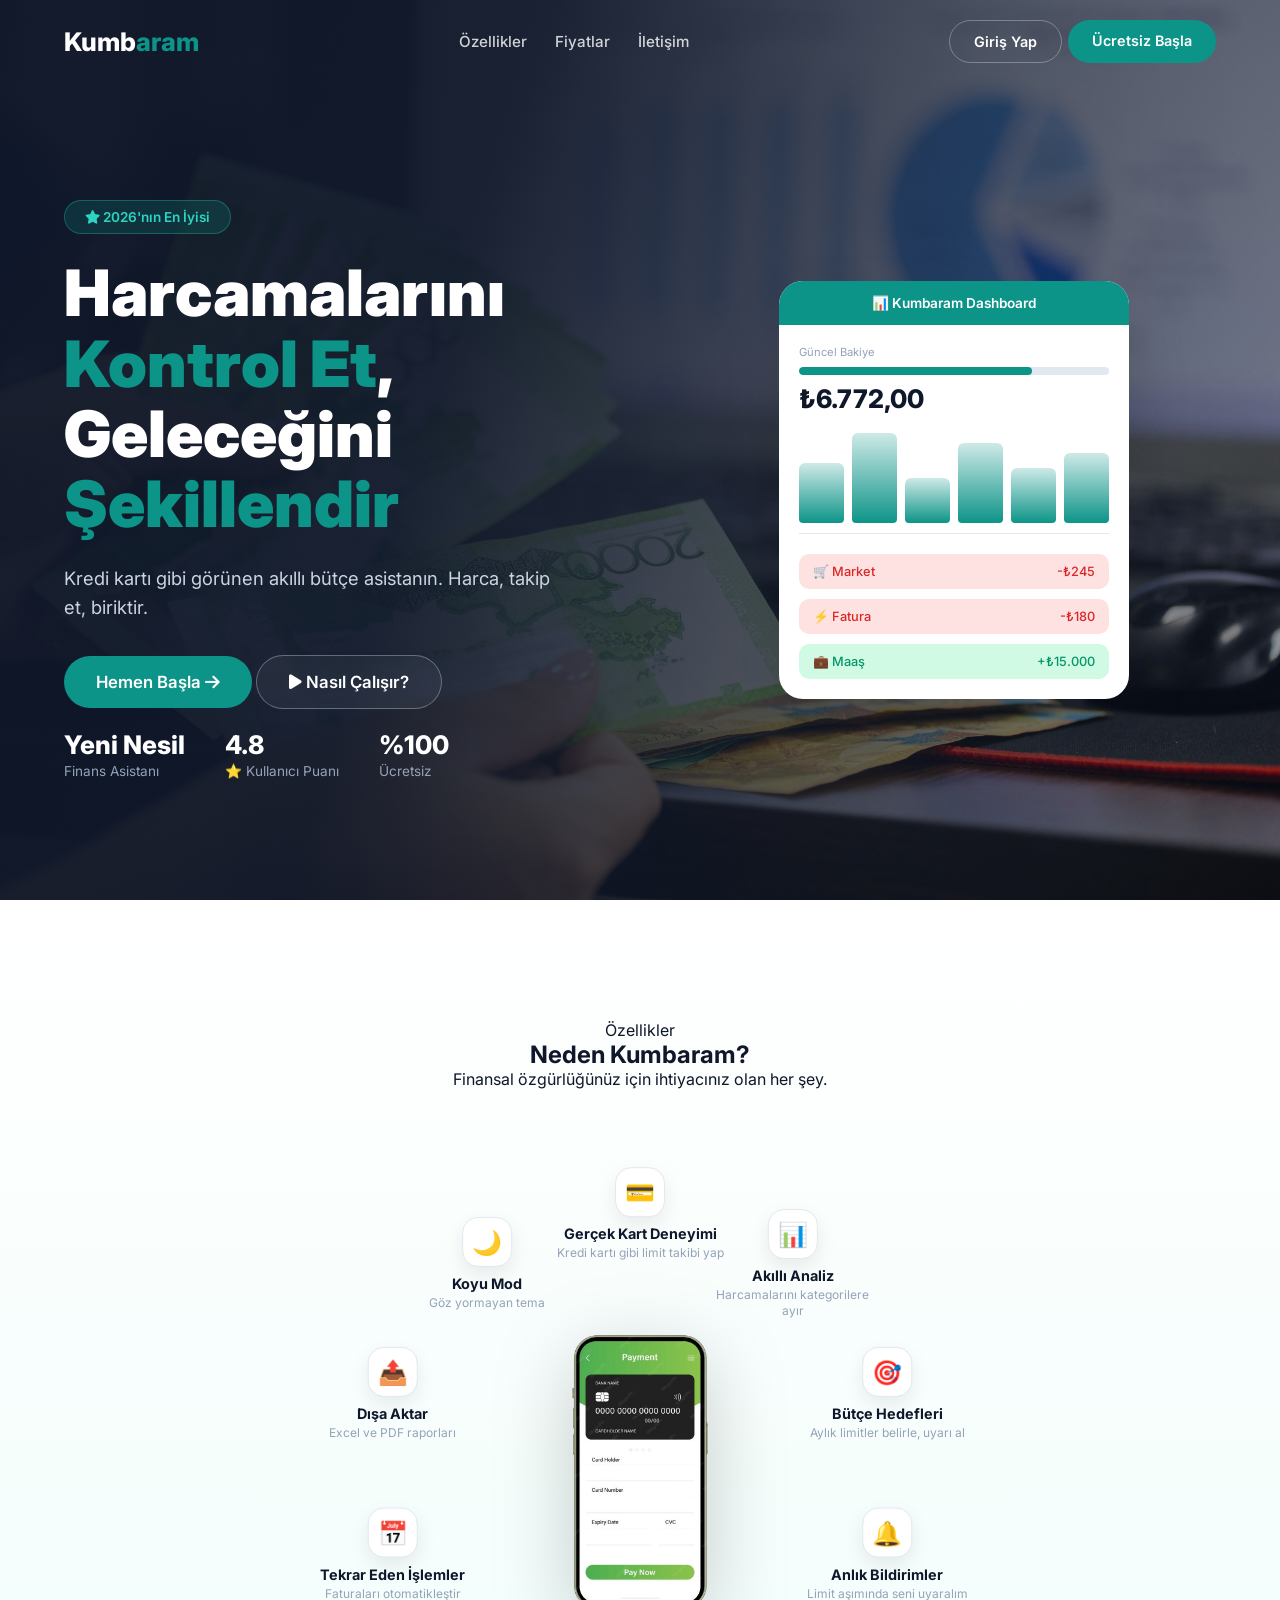
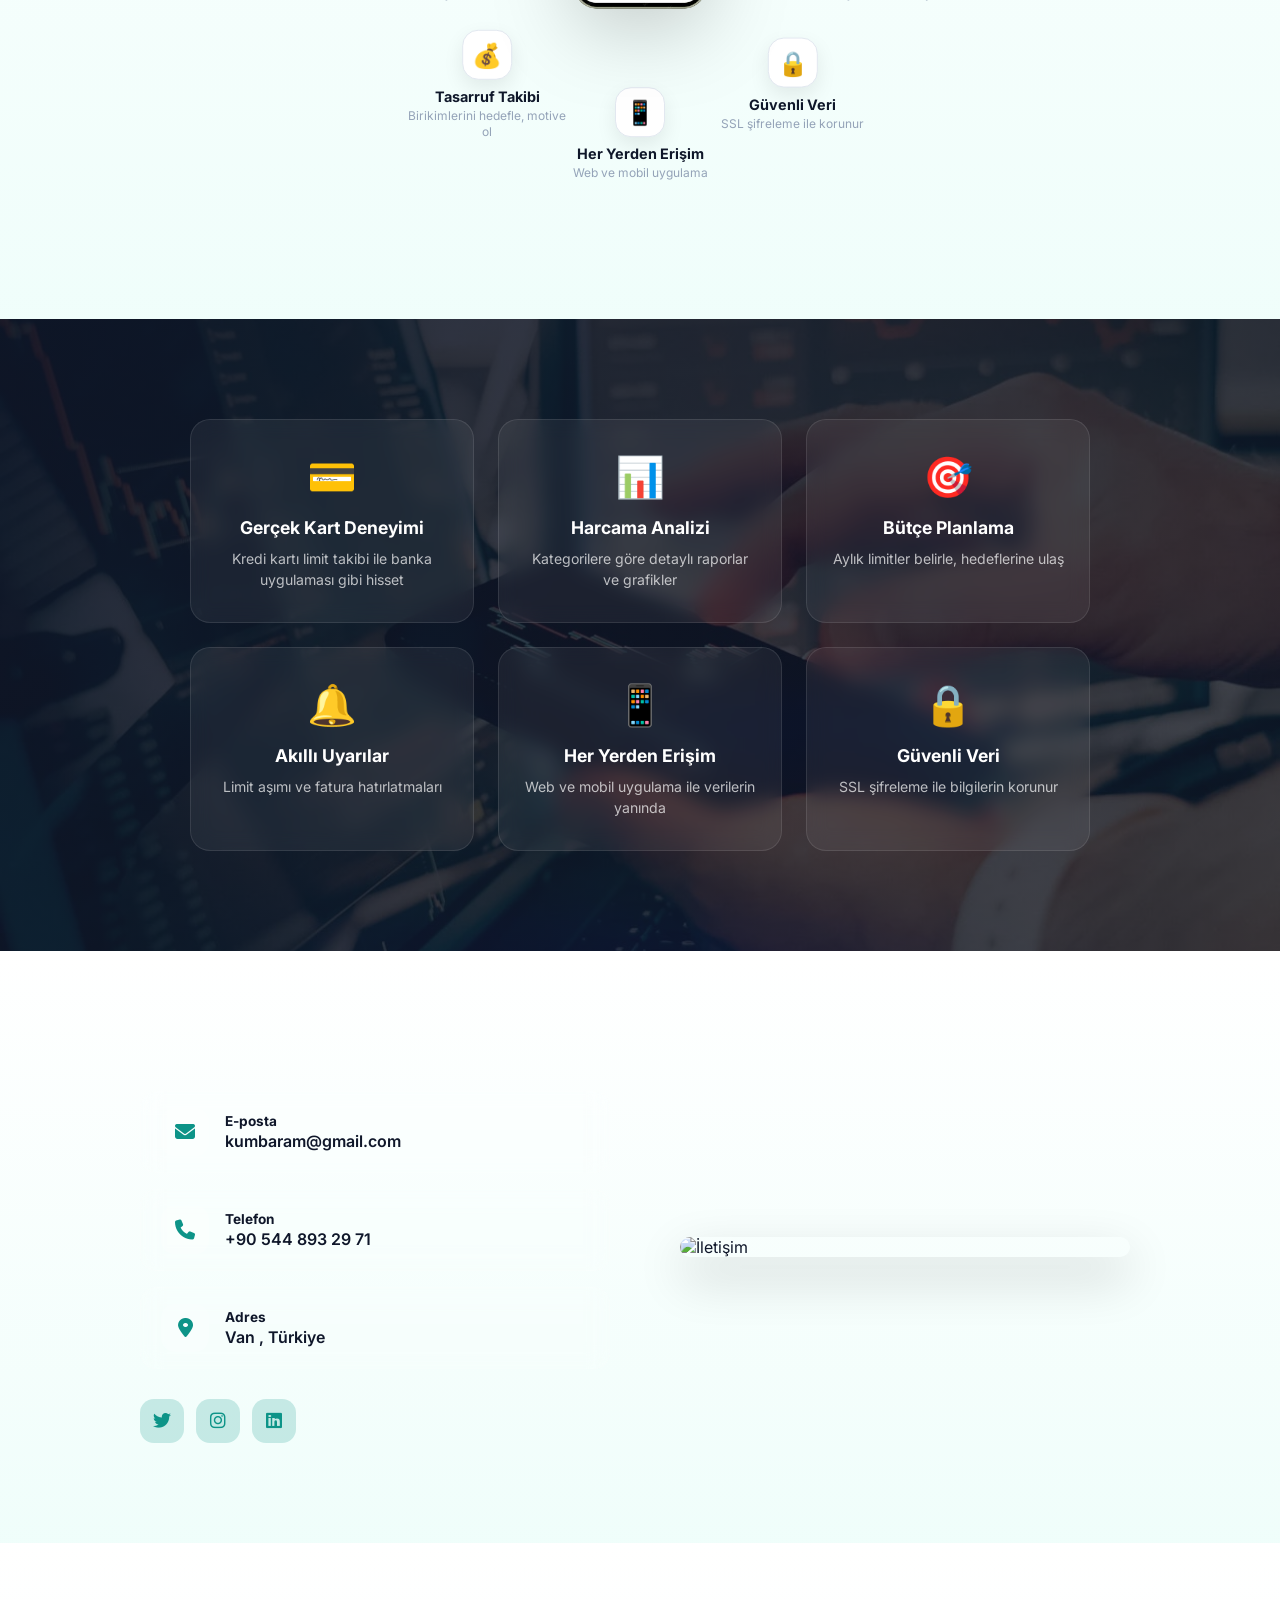
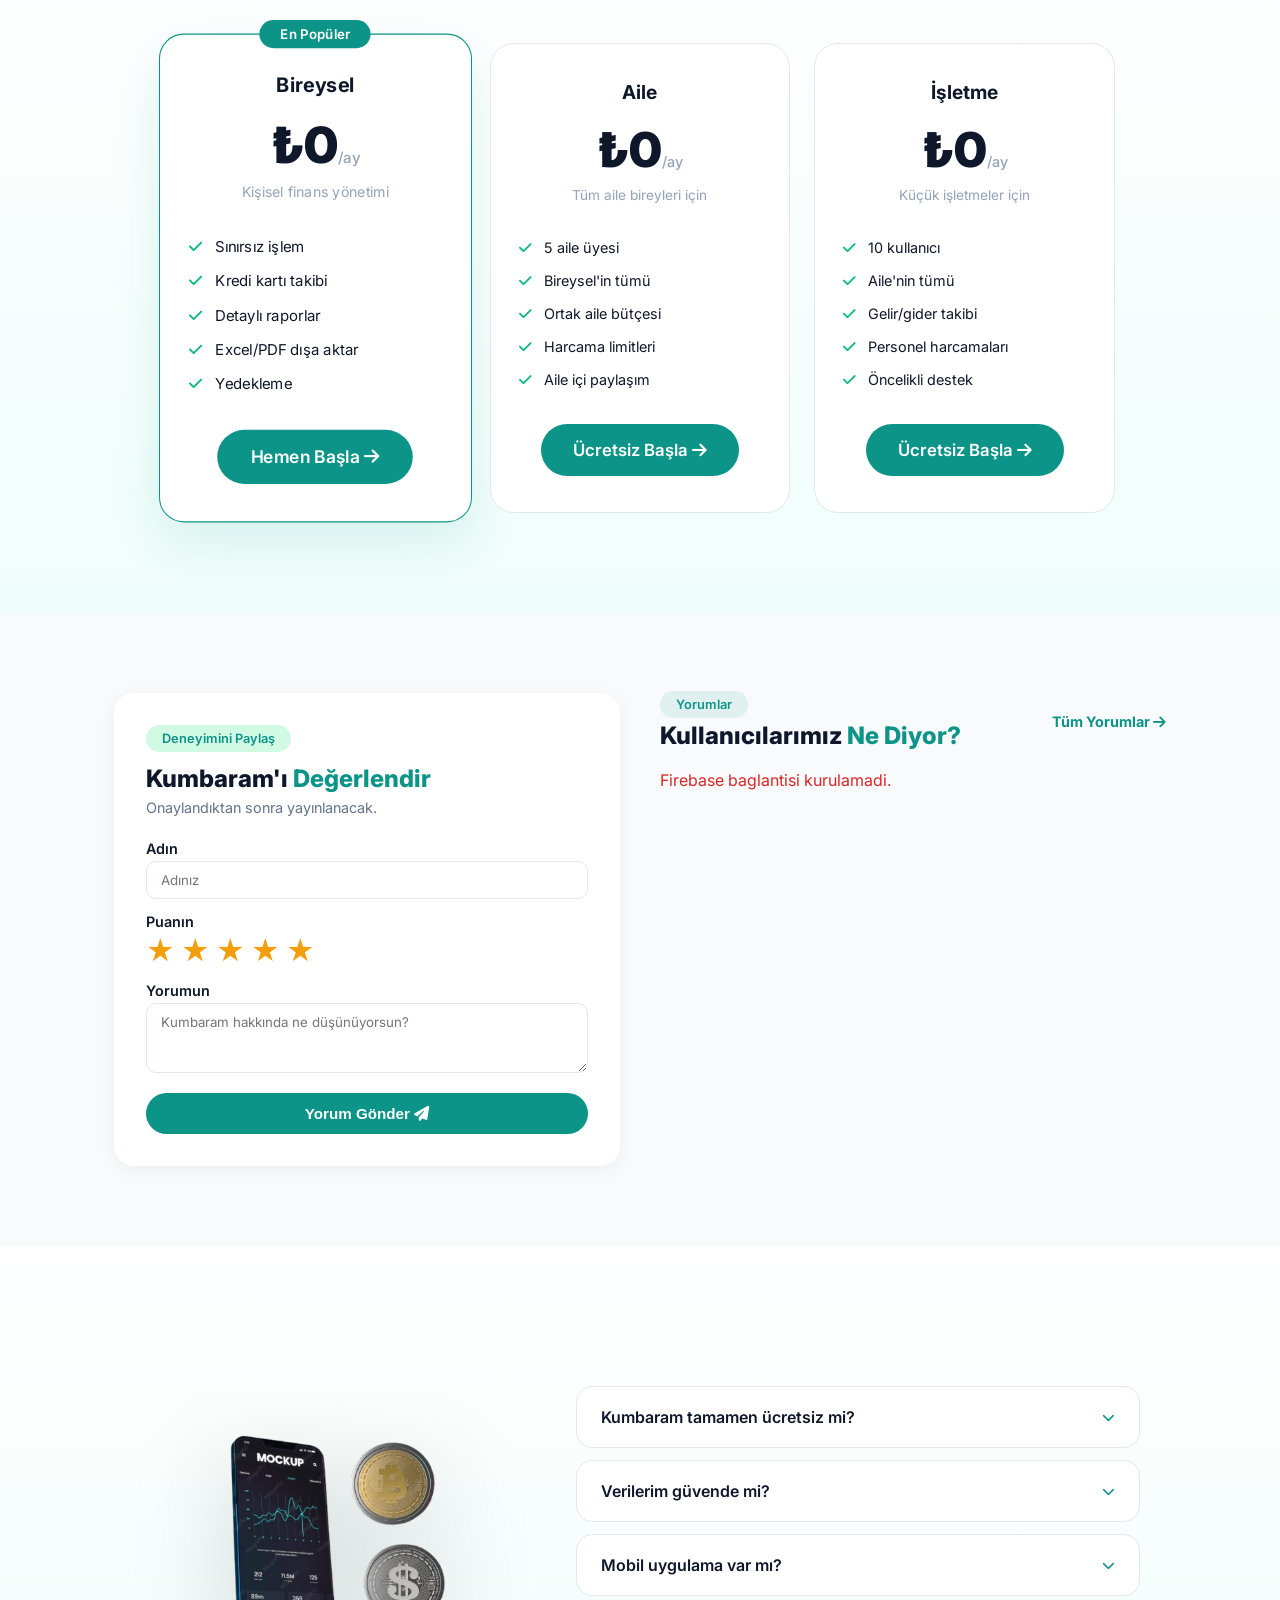
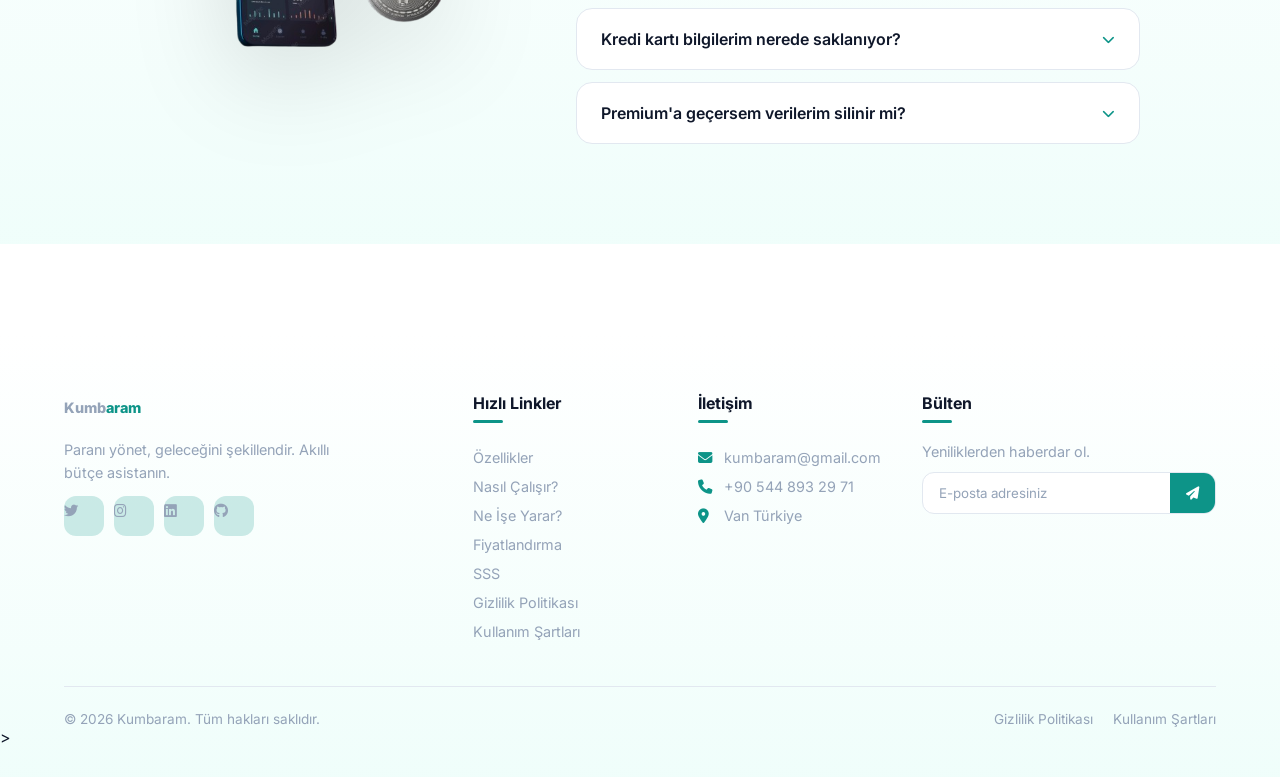
==== index.html @ d8cd8f6f "Update index.html" ====
<!DOCTYPE html>
<html lang="tr">
<head>
    <meta charset="UTF-8">
    <meta name="viewport" content="width=device-width, initial-scale=1.0">
    <title>Kumbaram - Paranı Yönet, Geleceğini Şekillendir</title>
    
    <link rel="preconnect" href="https://fonts.googleapis.com">
    <link rel="preconnect" href="https://fonts.gstatic.com" crossorigin>
    <link href="https://fonts.googleapis.com/css2?family=Inter:wght@400;500;600;700;800;900&display=swap" rel="stylesheet">
    
    <link rel="stylesheet" href="https://cdnjs.cloudflare.com/ajax/libs/font-awesome/6.7.2/css/all.min.css">
    <link rel="stylesheet" href="style.css">

    <style>
    html, body { overflow-x: hidden !important; width: 100% !important; }

        .contact-info-side h2 { color: white; }
.contact-info-side p { color: rgba(255,255,255,0.8); }
.contact .section-header .section-tag { color: white !important; background: rgba(255,255,255,0.15) !important; }
</style>

    <link rel="icon" type="image/svg+xml" href="data:image/svg+xml,%3Csvg xmlns='http://www.w3.org/2000/svg' viewBox='0 0 100 100'%3E%3Crect width='100' height='100' rx='20' fill='%230D9488'/%3E%3Ctext y='.75em' x='50' text-anchor='middle' font-size='65'%3E💰%3C/text%3E%3C/svg%3E">
    <script type="module">
    import { initializeApp } from "https://www.gstatic.com/firebasejs/11.6.0/firebase-app.js";
    import { getFirestore, collection, addDoc, query, where, getDocs, onSnapshot } from "https://www.gstatic.com/firebasejs/11.6.0/firebase-firestore.js";

    const firebaseConfig = {
        apiKey: "AIzaSyDiJsWgUrtOnqzS6qP4beaP05HaNfyxCKE",
        authDomain: "kumbaram-ac0a8.firebaseapp.com",
        projectId: "kumbaram-ac0a8",
        storageBucket: "kumbaram-ac0a8.firebasestorage.app",
        messagingSenderId: "320343915957",
        appId: "1:320343915957:web:2cddbddbbe1d9df70aedfc"
    };

    const app = initializeApp(firebaseConfig);
    const db = getFirestore(app);
    window.db = db;
    window.collection = collection;
    window.addDoc = addDoc;
    window.query = query;
    window.where = where;
    window.getDocs = getDocs;
    window.onSnapshot = onSnapshot;  // BU SATIR OLMALI!
</script>

<!-- FAVICON -->
<link rel="icon" type="image/png" href="favicon.png">
<link rel="apple-touch-icon" href="favicon.png">

<!-- SEO META ETİKETLERİ -->
<meta name="description" content="Kumbaram - Ücretsiz kişisel finans takip uygulaması. Gelir gider takibi, kredi kartı yönetimi, bütçe hedefi, borç alacak takibi ve daha fazlası.">
<meta name="keywords" content="kumbaram, finans takip, bütçe uygulaması, para yönetimi, ücretsiz finans, kişisel finans, tasarruf, harcama takibi, kredi kartı limit">
<meta name="author" content="Kumbaram">
<meta name="robots" content="index, follow">
<meta name="theme-color" content="#0D9488">

<!-- OPEN GRAPH (Sosyal Medya Paylaşımı) -->
<meta property="og:title" content="Kumbaram - Paranı Yönet, Geleceğini Şekillendir">
<meta property="og:description" content="Ücretsiz kişisel finans takip uygulaması. Harca, takip et, biriktir.">
<meta property="og:image" content="favicon.png">
<meta property="og:url" content="https://kumbaram.com">
<meta property="og:type" content="website">

<!-- TWITTER -->
<meta name="twitter:card" content="summary">
<meta name="twitter:title" content="Kumbaram - Kişisel Finans Asistanın">
<meta name="twitter:description" content="Ücretsiz, Türkçe, kullanımı kolay finans takip uygulaması.">
<meta name="twitter:image" content="favicon.png">

</head>


<body>

    <header class="header" id="header">
        <div class="container">
            <a href="#" class="logo">Kumb<span>aram</span></a>
            <nav class="nav-menu">
                <a href="#features">Özellikler</a>
                <a href="#pricing">Fiyatlar</a>
                <a href="#contact">İletişim</a>
            </nav>
            <div class="header-buttons" style="display:flex; gap:6px;">
    <a href="#" class="btn btn-outline-nav" onclick="alert('Yakinda!'); return false;">Giriş Yap</a>
    <a href="#" class="btn btn-primary" onclick="alert('Yakinda!'); return false;">Ücretsiz Başla</a>
</div>
        </div>
    </header>

    <section class="hero">
        <div class="hero-bg-overlay"></div>
        
        <div class="container">
            <div class="hero-content">
                <span class="hero-badge"><i class="fas fa-star"></i> 2026'nın En İyisi</span>
                <h1>Harcamalarını <span>Kontrol Et</span>,<br>Geleceğini <span>Şekillendir</span></h1>
                <p>Kredi kartı gibi görünen akıllı bütçe asistanın. Harca, takip et, biriktir.</p>
                
                <div class="hero-buttons">
                    <a href="#" class="btn btn-primary btn-lg" onclick="alert('Yakinda yayinda! 🚀'); return false;">Hemen Başla <i class="fas fa-arrow-right"></i></a>
                   <a href="nasil-calisir.html" class="btn btn-outline-white btn-lg"><i class="fas fa-play"></i> Nasıl Çalışır?</a>
                </div>
                
                <div class="hero-stats">
    <div class="stat"><strong>Yeni Nesil</strong><span>Finans Asistanı</span></div>
    <div class="stat"><strong>4.8</strong><span>⭐ Kullanıcı Puanı</span></div>
    <div class="stat"><strong>%100</strong><span>Ücretsiz</span></div>
</div>
            </div>

                       <div class="hero-visual">
                <!-- Animasyonlu Dashboard -->
                <div class="dashboard-mockup">
                    <div class="dash-header">
                        <span>📊 Kumbaram Dashboard</span>
                    </div>
                    <div class="dash-body">
                        <div class="dash-balance">
                            <small>Güncel Bakiye</small>
                            <div class="balance-bar">
                                <div class="balance-fill" id="balanceFill"></div>
                            </div>
                            <strong id="balanceText">₺0</strong>
                        </div>
                        <div class="dash-chart">
                            <div class="chart-bar" style="height: 60px; animation-delay: 0s;"></div>
                            <div class="chart-bar" style="height: 90px; animation-delay: 0.2s;"></div>
                            <div class="chart-bar" style="height: 45px; animation-delay: 0.4s;"></div>
                            <div class="chart-bar" style="height: 80px; animation-delay: 0.6s;"></div>
                            <div class="chart-bar" style="height: 55px; animation-delay: 0.8s;"></div>
                            <div class="chart-bar" style="height: 70px; animation-delay: 1s;"></div>
                        </div>
                        <div class="dash-transactions">
                            <div class="dash-tx red"><span>🛒 Market</span><span>-₺245</span></div>
                            <div class="dash-tx red"><span>⚡ Fatura</span><span>-₺180</span></div>
                            <div class="dash-tx green"><span>💼 Maaş</span><span>+₺15.000</span></div>
                        </div>
                    </div>
                </div>
            </div>
    </section>


            <!-- ÖZELLİKLER -->
    <section class="features" id="features">
        <div class="container">
            <div class="section-header">
                <span class="section-tag">Özellikler</span>
                <h2>Neden <span>Kumbaram?</span></h2>
                <p>Finansal özgürlüğünüz için ihtiyacınız olan her şey.</p>
            </div>
            
            <div class="features-orbit">
                <!-- ORTA - TELEFON -->
                <div class="orbit-center">
                    <img src="images/telefon.png" alt="Kumbaram Dashboard" class="orbit-phone">
                </div>
                
                <!-- DAİRESEL ÖZELLİKLER -->
                <div class="orbit-ring" id="orbitRing">
                    <div class="orbit-item" style="--angle: 0deg; --delay: 0.3s;">
                        <div class="orbit-icon">💳</div>
                        <strong>Gerçek Kart Deneyimi</strong>
                        <span>Kredi kartı gibi limit takibi yap</span>
                    </div>
                    <div class="orbit-item" style="--angle: 36deg; --delay: 0.6s;">
                        <div class="orbit-icon">📊</div>
                        <strong>Akıllı Analiz</strong>
                        <span>Harcamalarını kategorilere ayır</span>
                    </div>
                    <div class="orbit-item" style="--angle: 72deg; --delay: 0.9s;">
                        <div class="orbit-icon">🎯</div>
                        <strong>Bütçe Hedefleri</strong>
                        <span>Aylık limitler belirle, uyarı al</span>
                    </div>
                    <div class="orbit-item" style="--angle: 108deg; --delay: 1.2s;">
                        <div class="orbit-icon">🔔</div>
                        <strong>Anlık Bildirimler</strong>
                        <span>Limit aşımında seni uyaralım</span>
                    </div>
                    <div class="orbit-item" style="--angle: 144deg; --delay: 1.5s;">
                        <div class="orbit-icon">🔒</div>
                        <strong>Güvenli Veri</strong>
                        <span>SSL şifreleme ile korunur</span>
                    </div>
                    <div class="orbit-item" style="--angle: 180deg; --delay: 1.8s;">
                        <div class="orbit-icon">📱</div>
                        <strong>Her Yerden Erişim</strong>
                        <span>Web ve mobil uygulama</span>
                    </div>
                    <div class="orbit-item" style="--angle: 216deg; --delay: 2.1s;">
                        <div class="orbit-icon">💰</div>
                        <strong>Tasarruf Takibi</strong>
                        <span>Birikimlerini hedefle, motive ol</span>
                    </div>
                    <div class="orbit-item" style="--angle: 252deg; --delay: 2.4s;">
                        <div class="orbit-icon">📅</div>
                        <strong>Tekrar Eden İşlemler</strong>
                        <span>Faturaları otomatikleştir</span>
                    </div>
                    <div class="orbit-item" style="--angle: 288deg; --delay: 2.7s;">
                        <div class="orbit-icon">📤</div>
                        <strong>Dışa Aktar</strong>
                        <span>Excel ve PDF raporları</span>
                    </div>
                    <div class="orbit-item" style="--angle: 324deg; --delay: 3.0s;">
                        <div class="orbit-icon">🌙</div>
                        <strong>Koyu Mod</strong>
                        <span>Göz yormayan tema</span>
                    </div>
                </div>
            </div>
        </div>
    </section>
        <!-- NE İŞE YARAR -->
    <section class="benefits" id="benefits">
        <div class="benefits-bg">
            <img src="images/pexels-photo-34482105.webp" alt="Arka Plan" class="benefits-bg-img">
            <div class="benefits-overlay"></div>
        </div>
        
        <div class="container">
            <div class="section-header" style="position:relative;z-index:2;">
               
                
            </div>
            
            <div class="benefits-grid">
                <div class="benefit-card">
                    <div class="benefit-icon">💳</div>
                    <h3>Gerçek Kart Deneyimi</h3>
                    <p>Kredi kartı limit takibi ile banka uygulaması gibi hisset</p>
                </div>
                <div class="benefit-card">
                    <div class="benefit-icon">📊</div>
                    <h3>Harcama Analizi</h3>
                    <p>Kategorilere göre detaylı raporlar ve grafikler</p>
                </div>
                <div class="benefit-card">
                    <div class="benefit-icon">🎯</div>
                    <h3>Bütçe Planlama</h3>
                    <p>Aylık limitler belirle, hedeflerine ulaş</p>
                </div>
                <div class="benefit-card">
                    <div class="benefit-icon">🔔</div>
                    <h3>Akıllı Uyarılar</h3>
                    <p>Limit aşımı ve fatura hatırlatmaları</p>
                </div>
                <div class="benefit-card">
                    <div class="benefit-icon">📱</div>
                    <h3>Her Yerden Erişim</h3>
                    <p>Web ve mobil uygulama ile verilerin yanında</p>
                </div>
                <div class="benefit-card">
                    <div class="benefit-icon">🔒</div>
                    <h3>Güvenli Veri</h3>
                    <p>SSL şifreleme ile bilgilerin korunur</p>
                </div>
            </div>
        </div>
    </section>

        <!-- İLETİŞİM -->
  <section class="contact" id="contact" style="background: linear-gradient(180deg, var(--white) 0%, rgba(204, 251, 241, 0.3) 100%) !important;">
        <div class="container">
            <div class="contact-layout">
                <!-- SOL - İLETİŞİM BİLGİLERİ -->
                <div class="contact-info-side">
                    <div class="section-header" style="text-align:left;margin:0 0 40px;">
                        
                        
                    </div>
                    
                    <div class="contact-items">
                        <div class="contact-item">
                            <div class="contact-item-icon"><i class="fas fa-envelope"></i></div>
                            <div>
                                <h4>E-posta</h4>
                                <p>kumbaram@gmail.com</p>
                            </div>
                        </div>
                        <div class="contact-item">
                            <div class="contact-item-icon"><i class="fas fa-phone"></i></div>
                            <div>
                                <h4>Telefon</h4>
                                <p>+90 544 893 29 71</p>
                            </div>
                        </div>
                        <div class="contact-item">
                            <div class="contact-item-icon"><i class="fas fa-map-marker-alt"></i></div>
                            <div>
                                <h4>Adres</h4>
                                <p>Van , Türkiye</p>
                            </div>
                        </div>
                    </div>
                    
                    <div class="contact-social">
                        <a href="#"><i class="fab fa-twitter"></i></a>
                        <a href="#"><i class="fab fa-instagram"></i></a>
                        <a href="#"><i class="fab fa-linkedin"></i></a>
                    </div>
                </div>
                
                <!-- SAĞ - RESİM -->
                <div class="contact-image-side">
                    <img src="images/blurry-man-holding-smartphone-indoors.jpg" alt="İletişim" class="contact-img">
                </div>
            </div>
        </div>
    </section>
                <!-- FİYATLANDIRMA -->
    <section class="pricing" id="pricing">
        <div class="container">
            <div class="pricing-grid">
                <!-- Bireysel -->
                <div class="pricing-card featured">
                    <div class="popular-badge">En Popüler</div>
                    <h3>Bireysel</h3>
                    <div class="pricing-price">₺0<span>/ay</span></div>
                    <p>Kişisel finans yönetimi</p>
                    <ul>
                        <li><i class="fas fa-check"></i> Sınırsız işlem</li>
                        <li><i class="fas fa-check"></i> Kredi kartı takibi</li>
                        <li><i class="fas fa-check"></i> Detaylı raporlar</li>
                        <li><i class="fas fa-check"></i> Excel/PDF dışa aktar</li>
                        <li><i class="fas fa-check"></i> Yedekleme</li>
                    </ul>
<a href="#" class="btn btn-primary btn-lg" onclick="alert('Yakinda yayinda! 🚀'); return false;" style="text-decoration:none;">Hemen Başla <i class="fas fa-arrow-right"></i></a>
                </div>
                
                <!-- Aile -->
                <div class="pricing-card">
                    <h3>Aile</h3>
                    <div class="pricing-price">₺0<span>/ay</span></div>
                    <p>Tüm aile bireyleri için</p>
                    <ul>
                        <li><i class="fas fa-check"></i> 5 aile üyesi</li>
                        <li><i class="fas fa-check"></i> Bireysel'in tümü</li>
                        <li><i class="fas fa-check"></i> Ortak aile bütçesi</li>
                        <li><i class="fas fa-check"></i> Harcama limitleri</li>
                        <li><i class="fas fa-check"></i> Aile içi paylaşım</li>
                    </ul>
                   <a href="#" class="btn btn-primary btn-lg" onclick="alert('Yakinda yayinda! 🚀'); return false;" style="text-decoration:none;">Ücretsiz Başla <i class="fas fa-arrow-right"></i></a>
                </div>
                
                <!-- İşletme -->
                <div class="pricing-card">
                    <h3>İşletme</h3>
                    <div class="pricing-price">₺0<span>/ay</span></div>
                    <p>Küçük işletmeler için</p>
                    <ul>
                        <li><i class="fas fa-check"></i> 10 kullanıcı</li>
                        <li><i class="fas fa-check"></i> Aile'nin tümü</li>
                        <li><i class="fas fa-check"></i> Gelir/gider takibi</li>
                        <li><i class="fas fa-check"></i> Personel harcamaları</li>
                        <li><i class="fas fa-check"></i> Öncelikli destek</li>
                    </ul>
                    <a href="#" class="btn btn-primary btn-lg" onclick="alert('Yakinda yayinda! 🚀'); return false;" style="text-decoration:none;">Ücretsiz Başla <i class="fas fa-arrow-right"></i></a>
                </div>
            </div>
        </div>
    </section>
        <!-- KULLANICI YORUMLARI -->
    <!-- YORUMLAR BÖLÜMÜ -->
<section class="reviews-section" style="padding: 80px 0; background: #F8FAFC;">
    <div class="container" style="max-width: 1100px;">
        
        <div style="display: grid; grid-template-columns: 1fr 1fr; gap: 40px; align-items: start;">
            
            <!-- SOL - YORUM YAP -->
            <div style="background: white; padding: 32px; border-radius: 20px; box-shadow: 0 4px 20px rgba(0,0,0,0.05);">
                <span style="background:#D1FAE5; color:#0D9488; padding:6px 16px; border-radius:20px; font-weight:600; font-size:0.8rem; display:inline-block; margin-bottom:12px;">Deneyimini Paylaş</span>
                <h3 style="font-size: 1.5rem; font-weight: 800; margin-bottom: 6px;">Kumbaram'ı <span style="color:#0D9488;">Değerlendir</span></h3>
                <p style="color: #64748B; font-size: 0.9rem; margin-bottom: 24px;">Onaylandıktan sonra yayınlanacak.</p>
                
                <form id="yorumForm" onsubmit="yorumGonder(event)">
                    <div style="margin-bottom: 14px;">
                        <label style="font-weight: 600; display: block; margin-bottom: 4px; font-size: 0.9rem;">Adın</label>
                        <input type="text" id="yorumAd" required placeholder="Adınız" style="width:100%; padding:10px 14px; border:1.5px solid #E2E8F0; border-radius:10px; font-family:Inter,sans-serif; outline:none;">
                    </div>
                    <div style="margin-bottom: 14px;">
                        <label style="font-weight: 600; display: block; margin-bottom: 4px; font-size: 0.9rem;">Puanın</label>
                        <div id="starRating" style="display:flex; gap:6px; font-size:28px; cursor:pointer;">
                            <span onclick="puanVer(1)" style="color:#F59E0B;">★</span>
                            <span onclick="puanVer(2)" style="color:#F59E0B;">★</span>
                            <span onclick="puanVer(3)" style="color:#F59E0B;">★</span>
                            <span onclick="puanVer(4)" style="color:#F59E0B;">★</span>
                            <span onclick="puanVer(5)" style="color:#F59E0B;">★</span>
                        </div>
                        <input type="hidden" id="yorumPuan" value="5">
                    </div>
                    <div style="margin-bottom: 16px;">
                        <label style="font-weight: 600; display: block; margin-bottom: 4px; font-size: 0.9rem;">Yorumun</label>
                        <textarea id="yorumMesaj" required placeholder="Kumbaram hakkında ne düşünüyorsun?" rows="3" style="width:100%; padding:10px 14px; border:1.5px solid #E2E8F0; border-radius:10px; font-family:Inter,sans-serif; resize:vertical; outline:none;"></textarea>
                    </div>
                    <button type="submit" style="background:#0D9488; color:white; border:none; padding:12px 24px; border-radius:50px; font-weight:700; font-size:0.95rem; cursor:pointer; width:100%;">Yorum Gönder <i class="fas fa-paper-plane"></i></button>
                </form>
                <p id="yorumMesaji" style="margin-top:12px; font-weight:600; font-size:0.9rem; display:none;"></p>
            </div>
            
           <!-- SAĞ - ONAYLI YORUMLAR -->
<div>
    <div style="display: flex; justify-content: space-between; align-items: center; margin-bottom: 20px;">
        <div>
            <span style="background:rgba(13,148,136,0.1); color:#0D9488; padding:6px 16px; border-radius:20px; font-weight:600; font-size:0.8rem;">Yorumlar</span>
            <h3 style="font-size: 1.5rem; font-weight: 800; margin-top: 8px;">Kullanıcılarımız <span style="color:#0D9488;">Ne Diyor?</span></h3>
        </div>
        <a href="tum-yorumlar.html" style="color:#0D9488; font-weight:700; text-decoration:none; font-size:0.9rem; white-space:nowrap;">Tüm Yorumlar <i class="fas fa-arrow-right"></i></a>
    </div>
    
    <div id="onayliYorumlar" style="display: flex; flex-direction: column; gap: 14px;">
        <p style="color:#94A3B8; text-align:center;">Yorumlar yükleniyor...</p>
    </div>
</div>
</section>


        <!-- SSS -->
    <section class="faq" id="faq">
        <div class="container">
            <div class="faq-layout">
                <!-- SOL - SORULAR -->
                <div class="faq-content">
                    <div class="section-header" style="text-align:left;margin:0 0 40px;">
                       
                        
                    </div>
                    
                    <div class="faq-list">
                        <details class="faq-item">
                            <summary class="faq-question">Kumbaram tamamen ücretsiz mi?</summary>
                            <div class="faq-answer">
                                <p>Evet! Temel özellikler tamamen ücretsizdir. Premium plan tamamen opsiyoneldir ve ücretsiz sürümde hiçbir kısıtlama yoktur.</p>
                            </div>
                        </details>
                        
                        <details class="faq-item">
                            <summary class="faq-question">Verilerim güvende mi?</summary>
                            <div class="faq-answer">
                                <p>Verileriniz SSL şifreleme ile korunur. Kart bilgileriniz cihazınızda şifreli olarak saklanır ve üçüncü kişilerle asla paylaşılmaz.</p>
                            </div>
                        </details>
                        
                        <details class="faq-item">
                            <summary class="faq-question">Mobil uygulama var mı?</summary>
                            <div class="faq-answer">
                                <p>Evet! Android uygulaması yayında. iOS uygulaması çok yakında sizlerle olacak.</p>
                            </div>
                        </details>
                        
                        <details class="faq-item">
                            <summary class="faq-question">Kredi kartı bilgilerim nerede saklanıyor?</summary>
                            <div class="faq-answer">
                                <p>Kart bilgileriniz sadece sizin cihazınızda, şifrelenmiş olarak saklanır. Hiçbir sunucuya gönderilmez.</p>
                            </div>
                        </details>
                        
                        <details class="faq-item">
                            <summary class="faq-question">Premium'a geçersem verilerim silinir mi?</summary>
                            <div class="faq-answer">
                                <p>Hayır! Premium'a geçtiğinizde tüm verileriniz korunur. Sadece yeni özelliklere erişim kazanırsınız.</p>
                            </div>
                        </details>
                    </div>
                </div>
                
                <!-- SAĞ - TELEFON -->
                <div class="faq-image">
                    <img src="images/telefon2-removebg-preview.png" alt="Kumbaram" class="faq-phone-img">
                </div>
            </div>
        </div>
    </section>

        <!-- FOOTER -->
    <div class="footer-wave" style="display:block !important; visibility:visible !important; opacity:1 !important;">
    <svg viewBox="0 0 1440 100" fill="none" style="display:block !important;"><path fill="#0D9488" d="M0 50L48 42C96 34 192 18 288 18C384 18 480 34 576 42C672 50 768 50 864 42C960 34 1056 18 1152 18C1248 18 1344 34 1392 42L1440 50V100H1392C1344 100 1248 100 1152 100C1056 100 960 100 864 100C768 100 672 100 576 100C480 100 384 100 288 100C192 100 96 100 48 100H0V50Z"/></svg>
</div>
        
        <div class="footer-main">
            <div class="container">
                <div class="footer-grid">
                    <div class="footer-col footer-brand">
                        <a href="#" class="footer-logo">Kumb<span>aram</span></a>
                        <p>Paranı yönet, geleceğini şekillendir. Akıllı bütçe asistanın.</p>
                        <div class="footer-social">
                            <a href="#"><i class="fab fa-twitter"></i></a>
                            <a href="#"><i class="fab fa-instagram"></i></a>
                            <a href="#"><i class="fab fa-linkedin"></i></a>
                            <a href="#"><i class="fab fa-github"></i></a>
                        </div>
                    </div>
                    
                    <div class="footer-col">
                        <h4>Hızlı Linkler</h4>
                        <a href="#features">Özellikler</a>
                        <a href="#how-it-works">Nasıl Çalışır?</a>
                        <a href="#benefits">Ne İşe Yarar?</a>
                        <a href="#pricing">Fiyatlandırma</a>
                        <a href="#faq">SSS</a>
                        <a href="gizlilik.html">Gizlilik Politikası</a>
                        <a href="sartlar.html">Kullanım Şartları</a>
                    </div>
                    
                    <div class="footer-col">
                        <h4>İletişim</h4>
                        <div class="footer-contact-item">
                            <i class="fas fa-envelope"></i>
                            <span>kumbaram@gmail.com</span>
                        </div>
                        <div class="footer-contact-item">
                            <i class="fas fa-phone"></i>
                            <span>+90 544 893 29 71 </span>
                        </div>
                        <div class="footer-contact-item">
                            <i class="fas fa-map-marker-alt"></i>
                            <span>Van Türkiye </span>
                        </div>
                    </div>
                    
                    <div class="footer-col">
                        <h4>Bülten</h4>
                        <p>Yeniliklerden haberdar ol.</p>
                        <form class="footer-newsletter" onsubmit="alert('Kaydedildi!'); this.reset(); return false;">
                            <input type="email" placeholder="E-posta adresiniz" required>
                            <button type="submit"><i class="fas fa-paper-plane"></i></button>
                        </form>
                    </div>
                </div>
                
                <div class="footer-bottom">
    <p>&copy; 2026 Kumbaram. Tüm hakları saklıdır.</p>
    <div class="footer-bottom-links">
        <a href="gizlilik.html">Gizlilik Politikası</a>
        <a href="sartlar.html">Kullanım Şartları</a>
    </div>
</div>
        </div>


            
    </footer>

        <script>
        async function kayitOl() {
            const email = document.getElementById('email').value;
            const adSoyad = document.getElementById('adSoyad').value;
            const sifre = document.getElementById('sifre').value;
            const uyari = document.getElementById('uyari');

            if (!email || !adSoyad || !sifre) {
                uyari.textContent = '⚠️ Lütfen tüm alanları doldurun!';
                uyari.style.display = 'block';
                return;
            }

            const { collection, query, where, getDocs, addDoc } = window;
            const db = window.db;

            // E-posta zaten kayıtlı mı?
            const q = query(collection(db, "kullanicilar"), where("email", "==", email));
            const snapshot = await getDocs(q);

            if (!snapshot.empty) {
                uyari.textContent = '⚠️ Bu e-posta adresi zaten kayıtlı!';
                uyari.style.display = 'block';
                return;
            }

            // Yeni kullanıcı kaydet
            await addDoc(collection(db, "kullanicilar"), {
                adSoyad: adSoyad,
                email: email,
                sifre: sifre,
                tarih: new Date().toISOString()
            });

            alert('✅ Kaydınız başarıyla oluşturuldu!');
            window.location.href = 'dashboard.html';
        }
    </script>
<script>
    let secilenPuan = 5;
    let tumYorumlar = [];
    let tumuAcik = false;

    function puanVer(puan) {
        secilenPuan = puan;
        document.getElementById('yorumPuan').value = puan;
        const yildizlar = document.querySelectorAll('#starRating span');
        yildizlar.forEach((y, i) => {
            y.textContent = i < puan ? '★' : '☆';
            y.style.color = i < puan ? '#F59E0B' : '#CBD5E1';
        });
    }

    async function yorumGonder(event) {
        event.preventDefault();
        const ad = document.getElementById('yorumAd').value;
        const puan = parseInt(document.getElementById('yorumPuan').value);
        const mesaj = document.getElementById('yorumMesaj').value;
        const mesajKutusu = document.getElementById('yorumMesaji');

        try {
            const { collection, addDoc } = window;
            await addDoc(collection(window.db, "yorumlar"), {
                ad: ad, puan: puan, mesaj: mesaj,
                tarih: new Date().toISOString(), onayli: false
            });
            
            mesajKutusu.textContent = '✅ Yorumunuz alindi! Onaylandiktan sonra burada gorunecek.';
            mesajKutusu.style.color = '#059669';
            mesajKutusu.style.display = 'block';
            document.getElementById('yorumForm').reset();
            puanVer(5);
        } catch (e) {
            mesajKutusu.textContent = '❌ Bir hata olustu. Lutfen tekrar deneyin.';
            mesajKutusu.style.color = '#DC2626';
            mesajKutusu.style.display = 'block';
        }
    }

    function yorumHTML(y) {
        const yildiz = '★'.repeat(y.puan) + '☆'.repeat(5 - y.puan);
        return `
            <div style="background: white; padding: 20px; border-radius: 16px; box-shadow: 0 2px 10px rgba(0,0,0,0.04);">
                <div style="display: flex; align-items: center; gap: 10px; margin-bottom: 8px;">
                    <div style="width: 40px; height: 40px; border-radius: 50%; background: #D1FAE5; display: flex; align-items: center; justify-content: center; font-weight: 700; color: #0D9488;">${y.ad.charAt(0).toUpperCase()}</div>
                    <div>
                        <strong style="font-size: 0.9rem;">${y.ad}</strong>
                        <span style="display: block; font-size: 0.7rem; color: #94A3B8;">${y.tarih ? y.tarih.substring(0, 10) : 'Yeni'}</span>
                    </div>
                    <div style="margin-left: auto; color: #F59E0B; font-size: 0.85rem;">${yildiz}</div>
                </div>
                <p style="color: #64748B; font-size: 0.88rem; line-height: 1.5;">${y.mesaj}</p>
            </div>
        `;
    }

    function yorumlariGoster(sadeceIlkUc = true) {
        const container = document.getElementById('onayliYorumlar');
        const butonDiv = document.getElementById('tumYorumlarButon');
        
        if (tumYorumlar.length === 0) {
            container.innerHTML = '<p style="color:#94A3B8; text-align:center;">Henuz onaylanmis yorum yok.</p>';
            butonDiv.style.display = 'none';
            return;
        }
        
        if (sadeceIlkUc && tumYorumlar.length > 3) {
            container.innerHTML = tumYorumlar.slice(0, 3).map(y => yorumHTML(y)).join('');
            butonDiv.style.display = 'block';
            butonDiv.innerHTML = `<button onclick="tumYorumlariGoster()" style="background:white; color:#0D9488; border:2px solid #0D9488; padding:10px 24px; border-radius:50px; font-weight:700; font-size:0.9rem; cursor:pointer;">Tum Yorumlar (${tumYorumlar.length}) <i class="fas fa-chevron-down"></i></button>`;
        } else {
            container.innerHTML = tumYorumlar.map(y => yorumHTML(y)).join('');
            if (tumYorumlar.length > 3) {
                butonDiv.style.display = 'block';
                butonDiv.innerHTML = `<button onclick="yorumlariGoster(true)" style="background:white; color:#0D9488; border:2px solid #0D9488; padding:10px 24px; border-radius:50px; font-weight:700; font-size:0.9rem; cursor:pointer;">Gizle <i class="fas fa-chevron-up"></i></button>`;
            }
        }
    }

    function tumYorumlariGoster() {
        yorumlariGoster(false);
    }

    async function yorumlariYukle() {
        const container = document.getElementById('onayliYorumlar');
        const butonDiv = document.getElementById('tumYorumlarButon');
        
        if (!window.db || !window.onSnapshot) {
            container.innerHTML = '<p style="color:#DC2626;">Firebase baglantisi kurulamadi.</p>';
            return;
        }
        
        try {
            const { collection, query, where, onSnapshot } = window;
            const q = query(collection(window.db, "yorumlar"), where("onayli", "==", true));
            
            onSnapshot(q, (snapshot) => {
                tumYorumlar = [];
                snapshot.forEach(doc => {
                    tumYorumlar.push({ id: doc.id, ...doc.data() });
                });
                tumYorumlar.sort((a, b) => b.tarih.localeCompare(a.tarih));
                yorumlariGoster(true);
            });
            
        } catch (e) {
            container.innerHTML = '<p style="color:#DC2626; text-align:center;">Yorumlar yuklenemedi.</p>';
        }
    }

    document.addEventListener('DOMContentLoaded', function() {
        setTimeout(yorumlariYukle, 500);
    });
</script>>
    

    
    
    <script src="main.js"></script>
</body>
</html>
---- style.css ----
:root {
    --primary: #0D9488;
    --primary-dark: #0F766E;
    --primary-light: rgba(13, 148, 136, 0.2);
    --dark: #0F172A;
    --gray: #94A3B8;
    --light: #F8FAFC;
    --white: #FFFFFF;
    --font: "Inter", sans-serif;
}

* { margin: 0; padding: 0; box-sizing: border-box; }
html { scroll-behavior: smooth; }
body { 
    font-family: var(--font); 
    background: var(--white); 
    color: var(--dark); 
    overflow-x: hidden;
    max-width: 100vw;
}

* { 
    margin: 0; 
    padding: 0; 
    box-sizing: border-box; 
    max-width: 100%; 
}
.container { max-width: 1200px; margin: 0 auto; padding: 0 24px; }

/* HEADER GÜNCELLEME */
.header { 
    position: fixed; top: 0; left: 0; width: 100%; z-index: 1000; 
    padding: 20px 0; transition: all 0.4s ease;
    background: transparent;
}

.header.scrolled {
    padding: 12px 0;
    background: rgba(255, 255, 255, 0.9);
    backdrop-filter: blur(15px);
    box-shadow: 0 4px 20px rgba(0,0,0,0.1);
}

.header .container { display: flex; align-items: center; justify-content: space-between; }
.logo { font-size: 1.6rem; font-weight: 800; color: var(--white); text-decoration: none; transition: color 0.3s; }
.header.scrolled .logo { color: var(--dark); }
.logo span { color: var(--primary); }

.nav-menu { display: flex; gap: 28px; }
.nav-menu a { text-decoration: none; color: rgba(255,255,255,0.8); font-weight: 500; font-size: 0.95rem; transition: all 0.3s; }
.header.scrolled .nav-menu a { color: var(--dark); }
.nav-menu a:hover { color: var(--white); }
.header.scrolled .nav-menu a:hover { color: var(--primary); }

/* BUTONLAR */
.btn { 
    display: inline-block; padding: 12px 24px; border-radius: 50px; 
    font-weight: 600; font-size: 0.9rem; text-decoration: none; cursor: pointer; 
    border: none; font-family: var(--font); transition: all 0.3s ease; 
}
.btn-primary { background: var(--primary); color: white; }
.btn-primary:hover { background: var(--primary-dark); transform: translateY(-3px); box-shadow: 0 10px 25px rgba(13,148,136,0.4); }

.btn-outline-nav { border: 1.5px solid rgba(255,255,255,0.3); color: var(--white); }
.header.scrolled .btn-outline-nav { border-color: #E2E8F0; color: var(--dark); }

.btn-outline-white { border: 1.5px solid rgba(255,255,255,0.3); color: var(--white); background: rgba(255,255,255,0.05); backdrop-filter: blur(5px); }
.btn-outline-white:hover { background: var(--white); color: var(--dark); }

.btn-lg { padding: 16px 32px; font-size: 1.05rem; }

/* HERO GÜNCELLEME (ARKA PLAN RESİMLİ) */
.hero {
    min-height: 100vh;
    display: flex;
    align-items: center;
    position: relative;
    overflow: hidden;
    color: var(--white);
    padding-top: 80px;
}

.hero-bg-overlay {
    position: absolute;
    top: 0; left: 0; width: 100%; height: 100%;
    /* RESİM BURAYA EKLENECEK: images/arkaplan.jpg */
    background-image: linear-gradient(105deg, rgba(15, 23, 42, 0.95) 35%, rgba(15, 23, 42, 0.4) 100%), 
                      url('images/pexels-bia-limova-1908542654-33175666.jpg');
    background-size: cover;
    background-position: center;
    z-index: 1;
}

.hero .container { 
    display: grid; grid-template-columns: 1.2fr 0.8fr; 
    gap: 60px; align-items: center; position: relative; z-index: 2; 
}

.hero-badge { 
    display: inline-block; background: var(--primary-light); color: #2DD4BF; 
    padding: 8px 20px; border-radius: 20px; font-size: 0.85rem; font-weight: 600; margin-bottom: 24px;
    border: 1px solid rgba(45, 212, 191, 0.3); backdrop-filter: blur(10px);
}

.hero-content h1 { font-size: clamp(2.5rem, 5vw, 4rem); font-weight: 900; line-height: 1.1; margin-bottom: 24px; }
.hero-content h1 span { color: var(--primary); }
.hero-content p { font-size: 1.15rem; color: #CBD5E1; margin-bottom: 32px; max-width: 500px; line-height: 1.6; }

.hero-stats { display: flex; gap: 40px; margin-top: 20px; }
.stat strong { display: block; font-size: 1.6rem; font-weight: 800; color: var(--white); }
.stat span { font-size: 0.85rem; color: #94A3B8; }

/* KREDİ KARTI VE EFEKTLER */
/* KARTIN ANA YAPISI */
.hero-visual { 
    perspective: 1000px; /* 3D derinlik için şart */
}

.credit-card {
    width: 380px; 
    padding: 32px;
    background: linear-gradient(135deg, rgba(30, 41, 59, 0.8), rgba(15, 23, 42, 0.95));
    border-radius: 24px; 
    color: white;
    border: 1px solid rgba(255,255,255,0.1);
    backdrop-filter: blur(20px);
    box-shadow: 0 40px 80px rgba(0,0,0,0.4);
    
    /* Animasyon ve Geçişler */
    transition: transform 0.1s ease-out, box-shadow 0.3s ease;
    transform-style: preserve-3d;
    position: relative;
    overflow: hidden; /* Parlama efekti dışarı taşmasın */
}

/* Parlama (Glow/Glass) Efekti */
.credit-card::after {
    content: '';
    position: absolute;
    top: -150%;
    left: -150%;
    width: 300%;
    height: 300%;
    background: radial-gradient(circle, rgba(255,255,255,0.1) 0%, transparent 70%);
    transition: 0.1s;
    pointer-events: none;
}

/* Kartın içindeki yazıların biraz önde durması (3D hissi) */
.card-number, .card-limit, .card-chip {
    transform: translateZ(50px);
}

/* Uçuşan kartları biraz daha kaotik ve yavaş yapalım */
.fc-1 { animation: floatCard 7s ease-in-out infinite; }
.fc-2 { animation: floatCard 9s ease-in-out 0.5s infinite; }
.fc-3 { animation: floatCard 8s ease-in-out 1s infinite; }

@keyframes floatCard {
    0%, 100% { transform: translateY(0) translateX(0); }
    33% { transform: translateY(-15px) translateX(10px); }
    66% { transform: translateY(5px) translateX(-10px); }
}



/* ============================================
   ANİMASYONLU DASHBOARD MOCKUP
   ============================================ */
.dashboard-mockup {
    width: 350px;
    background: white;
    border-radius: 24px;
    box-shadow: 0 30px 60px rgba(0,0,0,0.15);
    overflow: hidden;
    animation: float 6s ease-in-out infinite;
}

.dash-header {
    background: var(--primary);
    color: white;
    padding: 14px 20px;
    font-size: 0.85rem;
    font-weight: 600;
    text-align: center;
}

.dash-body {
    padding: 20px;
}

.dash-balance {
    margin-bottom: 20px;
}

.dash-balance small {
    display: block;
    color: var(--gray);
    font-size: 0.7rem;
    margin-bottom: 8px;
}

.balance-bar {
    width: 100%;
    height: 8px;
    background: #E2E8F0;
    border-radius: 4px;
    overflow: hidden;
    margin-bottom: 8px;
}

.balance-fill {
    height: 100%;
    background: var(--primary);
    border-radius: 4px;
    width: 0%;
    animation: fillBar 3s ease-out forwards;
}

.dash-balance strong {
    font-size: 1.6rem;
    font-weight: 800;
    color: var(--dark);
}

@keyframes fillBar {
    from { width: 0%; }
    to { width: 75%; }
}

/* Grafik çubukları */
.dash-chart {
    display: flex;
    align-items: flex-end;
    gap: 8px;
    height: 100px;
    margin-bottom: 20px;
    padding-bottom: 10px;
    border-bottom: 1px solid #E2E8F0;
}

.chart-bar {
    flex: 1;
    background: linear-gradient(to top, var(--primary), var(--primary-light));
    border-radius: 6px 6px 4px 4px;
    animation: growBar 1s ease-out forwards;
    transform-origin: bottom;
    transform: scaleY(0);
}

@keyframes growBar {
    from { transform: scaleY(0); }
    to { transform: scaleY(1); }
}

/* İşlemler */
.dash-transactions {
    display: flex;
    flex-direction: column;
    gap: 10px;
}

.dash-tx {
    display: flex;
    justify-content: space-between;
    align-items: center;
    padding: 10px 14px;
    border-radius: 10px;
    font-size: 0.8rem;
    font-weight: 500;
    opacity: 0;
    animation: fadeIn 0.6s ease-out forwards;
}

.dash-tx:nth-child(1) { animation-delay: 1.2s; }
.dash-tx:nth-child(2) { animation-delay: 1.5s; }
.dash-tx:nth-child(3) { animation-delay: 1.8s; }

.dash-tx.red { background: #FEE2E2; color: #DC2626; }
.dash-tx.green { background: #D1FAE5; color: #059669; }

@keyframes fadeIn {
    from { opacity: 0; transform: translateY(10px); }
    to { opacity: 1; transform: translateY(0); }
}

/* Bakiye sayacı */
#balanceText {
    display: inline-block;
}

/* Responsive */
@media (max-width: 900px) {
    .dashboard-mockup {
        width: 300px;
    }
}
/* ============================================
   ÖZELLİKLER - ORBİT
   ============================================ */
.features {
    padding: 120px 0;
    background: linear-gradient(180deg, var(--white) 0%, rgba(204, 251, 241, 0.3) 100%);
    text-align: center;
    overflow: hidden;
}

.features-orbit {
    position: relative;
    width: 650px;
    height: 650px;
    margin: 60px auto 0;
}

/* Ortadaki telefon */
.orbit-center {
    position: absolute;
    top: 50%; left: 50%;
    transform: translate(-50%, -50%);
    z-index: 10;
}

.orbit-phone {
    width: 300px !important;
    max-width: 300px !important;
    min-width: 300px !important;
    filter: drop-shadow(0 20px 40px rgba(0,0,0,0.2));
}
/* Dairesel halka - ÖNCE DURUR, SONRA DÖNER */
.orbit-ring {
    position: absolute;
    top: 50%; left: 50%;
    width: 100%;
    height: 100%;
    transform: translate(-50%, -50%);
    animation: orbitRotate 25s linear infinite;
    animation-delay: 4s; /* 4 saniye sonra dönmeye başlar */
}

@keyframes orbitRotate {
    from { transform: translate(-50%, -50%) rotate(0deg); }
    to { transform: translate(-50%, -50%) rotate(360deg); }
}

/* Her bir özellik */
.orbit-item {
    position: absolute;
    top: 50%; left: 50%;
    transform: translate(-50%, -50%) rotate(var(--angle)) translateY(-260px) rotate(calc(-1 * var(--angle)));
    opacity: 0;
    animation: orbitFadeIn 0.8s ease forwards, orbitFloat 3s ease-in-out infinite;
    animation-delay: var(--delay), calc(var(--delay) + 0.8s);
    text-align: center;
    width: 170px;
}

@keyframes orbitFadeIn {
    from { 
        opacity: 0; 
        transform: translate(-50%, -50%) rotate(var(--angle)) translateY(-300px) rotate(calc(-1 * var(--angle))); 
    }
    to { 
        opacity: 1; 
        transform: translate(-50%, -50%) rotate(var(--angle)) translateY(-260px) rotate(calc(-1 * var(--angle))); 
    }
}

@keyframes orbitFloat {
    0%, 100% { margin-top: 0; }
    50% { margin-top: -8px; }
}

.orbit-icon {
    width: 50px;
    height: 50px;
    background: white;
    border-radius: 16px;
    display: flex;
    align-items: center;
    justify-content: center;
    font-size: 24px;
    box-shadow: 0 8px 20px rgba(0,0,0,0.08);
    margin: 0 auto 8px;
    border: 1px solid #E2E8F0;
}

.orbit-item strong {
    display: block;
    font-size: 0.9rem;
    font-weight: 700;
    color: var(--dark);
    margin-bottom: 3px;
}

.orbit-item span {
    display: block;
    font-size: 0.75rem;
    color: var(--gray);
    line-height: 1.3;
}

/* Responsive */
@media (max-width: 768px) {
    .features-orbit {
        width: 450px;
        height: 450px;
    }
    
   
    



    .orbit-item {
        width: 130px;
        transform: translate(-50%, -50%) rotate(var(--angle)) translateY(-180px) rotate(calc(-1 * var(--angle)));
    }
    
    @keyframes orbitFadeIn {
        from { transform: translate(-50%, -50%) rotate(var(--angle)) translateY(-210px) rotate(calc(-1 * var(--angle))); }
        to { transform: translate(-50%, -50%) rotate(var(--angle)) translateY(-180px) rotate(calc(-1 * var(--angle))); }
    }
    
    .orbit-icon { width: 40px; height: 40px; font-size: 18px; }
    .orbit-item strong { font-size: 0.75rem; }
    .orbit-item span { font-size: 0.65rem; }
}

@media (max-width: 480px) {
    .features-orbit {
        width: 350px;
        height: 350px;
    }
    
    .orbit-phone { width: 90px; }
    
    .orbit-item {
        width: 100px;
        transform: translate(-50%, -50%) rotate(var(--angle)) translateY(-140px) rotate(calc(-1 * var(--angle)));
    }
    
    @keyframes orbitFadeIn {
        from { transform: translate(-50%, -50%) rotate(var(--angle)) translateY(-160px) rotate(calc(-1 * var(--angle))); }
        to { transform: translate(-50%, -50%) rotate(var(--angle)) translateY(-140px) rotate(calc(-1 * var(--angle))); }
    }
    
    .orbit-icon { width: 34px; height: 34px; font-size: 16px; }
    .orbit-item strong { font-size: 0.7rem; }
    .orbit-item span { font-size: 0.6rem; }
}

/* ============================================
   NASIL ÇALIŞIR - YATAY KARTLAR
   ============================================ */
.how-it-works {
    padding: 100px 0;
    background: linear-gradient(180deg, rgba(204, 251, 241, 0.25) 0%, var(--white) 100%);
}

.steps-grid {
    display: grid;
    grid-template-columns: repeat(3, 1fr);
    gap: 30px;
    max-width: 900px;
    margin: 0 auto 50px;
}

.step-card-horizontal {
    background: white;
    padding: 36px 28px;
    border-radius: 24px;
    text-align: center;
    position: relative;
    transition: all 0.3s;
    border: 1px solid #E2E8F0;
}

.step-card-horizontal:hover {
    transform: translateY(-8px);
    box-shadow: 0 20px 50px rgba(0,0,0,0.1);
    border-color: var(--primary-light);
}

.step-badge {
    position: absolute;
    top: -18px;
    left: 50%;
    transform: translateX(-50%);
    width: 36px;
    height: 36px;
    background: var(--primary);
    color: white;
    font-weight: 800;
    font-size: 1rem;
    border-radius: 50%;
    display: flex;
    align-items: center;
    justify-content: center;
    box-shadow: 0 8px 20px rgba(13,148,136,0.3);
}

.step-icon-big {
    font-size: 48px;
    margin: 16px 0 16px;
}

.step-card-horizontal h3 {
    font-size: 1.2rem;
    font-weight: 700;
    margin-bottom: 10px;
    color: var(--dark);
}

.step-card-horizontal p {
    font-size: 0.9rem;
    color: var(--gray);
    line-height: 1.6;
}

.steps-cta {
    text-align: center;
}

/* Responsive */
@media (max-width: 768px) {
    .steps-grid {
        grid-template-columns: 1fr;
        max-width: 380px;
    }
}

/* ============================================
   NE İŞE YARAR
   ============================================ */
.benefits {
    position: relative;
    padding: 100px 0;
    overflow: hidden;
}

.benefits-bg {
    position: absolute;
    top: 0; left: 0; width: 100%; height: 100%;
}

.benefits-bg-img {
    width: 100%;
    height: 100%;
    object-fit: cover;
}

.benefits-overlay {
    position: absolute;
    top: 0; left: 0; width: 100%; height: 100%;
    background: linear-gradient(135deg, rgba(15, 23, 42, 0.9) 0%, rgba(15, 23, 42, 0.75) 100%);
}

.benefits .container {
    position: relative;
    z-index: 2;
}

.benefits-grid {
    display: grid;
    grid-template-columns: repeat(3, 1fr);
    gap: 24px;
    max-width: 900px;
    margin: 0 auto;
}

.benefit-card {
    background: rgba(255, 255, 255, 0.06);
    backdrop-filter: blur(10px);
    border: 1px solid rgba(255, 255, 255, 0.1);
    padding: 32px 24px;
    border-radius: 20px;
    text-align: center;
    transition: all 0.3s;
}

.benefit-card:hover {
    background: rgba(255, 255, 255, 0.12);
    transform: translateY(-6px);
    border-color: var(--primary);
    box-shadow: 0 20px 40px rgba(0,0,0,0.3);
}

.benefit-icon {
    font-size: 40px;
    margin-bottom: 16px;
}

.benefit-card h3 {
    font-size: 1.1rem;
    font-weight: 700;
    color: white;
    margin-bottom: 10px;
}

.benefit-card p {
    font-size: 0.88rem;
    color: rgba(255, 255, 255, 0.7);
    line-height: 1.5;
}

/* Responsive */
@media (max-width: 768px) {
    .benefits-grid {
        grid-template-columns: 1fr 1fr;
        gap: 16px;
    }
}

@media (max-width: 480px) {
    .benefits-grid {
        grid-template-columns: 1fr;
    }
}


/* ============================================
   İLETİŞİM
   ============================================ */
.contact {
    padding: 100px 0;
    background: linear-gradient(135deg, #0F172A, #1E293B);
}

.contact .section-header .section-tag {
    background: rgba(255,255,255,0.15);
    color: white;
}

.contact .section-header h2 {
    color: white;
}

.contact .section-header h2 span {
    color: #F59E0B;
}

.contact .section-header p {
    color: rgba(255,255,255,0.8);
}

.contact-layout {
    display: grid;
    grid-template-columns: 1fr 1fr;
    gap: 60px;
    align-items: center;
    max-width: 1000px;
    margin: 0 auto;
}

.contact-items {
    display: flex;
    flex-direction: column;
    gap: 16px;
    margin-bottom: 30px;
}

.contact-item {
    display: flex;
    align-items: center;
    gap: 16px;
    padding: 16px 20px;
    background: rgba(255,255,255,0.1);
    backdrop-filter: blur(10px);
    border-radius: 16px;
    border: 1px solid rgba(255,255,255,0.15);
    transition: all 0.3s;
}

.contact-item:hover {
    background: rgba(255,255,255,0.2);
}

.contact-item-icon {
    width: 48px;
    height: 48px;
    background: rgba(255,255,255,0.2);
    border-radius: 14px;
    display: flex;
    align-items: center;
    justify-content: center;
    flex-shrink: 0;
}

.contact-item-icon i {
    color: white;
    font-size: 20px;
}

.contact-item h4 {
    font-size: 0.85rem;
    color: rgba(255,255,255,0.7);
    margin-bottom: 2px;
}

.contact-item p {
    font-weight: 600;
    font-size: 1rem;
    color: white;
}

.contact-social {
    display: flex;
    gap: 12px;
}

.contact-social a {
    width: 44px;
    height: 44px;
    background: rgba(255,255,255,0.15);
    border-radius: 14px;
    display: flex;
    align-items: center;
    justify-content: center;
    color: white;
    text-decoration: none;
    font-size: 18px;
    transition: all 0.3s;
}

.contact-social a:hover {
    background: white;
    color: var(--primary);
}

.contact-image-side {
    display: flex;
    justify-content: center;
}

.contact-img {
    width: 100%;
    max-width: 450px;
    height: auto;
    border-radius: 24px;
    box-shadow: 0 20px 50px rgba(0,0,0,0.2);
}

@media (max-width: 768px) {
    .contact-layout {
        grid-template-columns: 1fr;
        gap: 40px;
    }
    
    .contact-img {
        max-width: 350px;
    }
}
/* ============================================
   FİYATLANDIRMA
   ============================================ */
.pricing {
    padding: 100px 0;
     background: linear-gradient(180deg, var(--white) 0%, rgba(204, 251, 241, 0.3) 100%);
}

.pricing-grid {
    display: grid;
    grid-template-columns: repeat(3, 1fr);
    gap: 24px;
    max-width: 950px;
    margin: 0 auto;
}

.pricing-card {
    background: white;
    padding: 36px 28px;
    border-radius: 24px;
    text-align: center;
    border: 1px solid #E2E8F0;
    transition: all 0.3s;
    position: relative;
}

.pricing-card:hover {
    transform: translateY(-8px);
    box-shadow: 0 20px 50px rgba(0,0,0,0.1);
}

.pricing-card.featured {
    border-color: var(--primary);
    box-shadow: 0 20px 50px rgba(13,148,136,0.12);
    transform: scale(1.04);
}

.pricing-card.featured:hover {
    transform: scale(1.04) translateY(-8px);
}

.pricing-card h3 {
    font-size: 1.2rem;
    font-weight: 700;
    margin-bottom: 16px;
}

.pricing-price {
    font-size: 3rem;
    font-weight: 900;
    color: var(--dark);
    margin-bottom: 8px;
}

.pricing-price span {
    font-size: 0.9rem;
    color: var(--gray);
    font-weight: 500;
}

.pricing-card > p {
    font-size: 0.85rem;
    color: var(--gray);
    margin-bottom: 28px;
}

.pricing-card ul {
    list-style: none;
    text-align: left;
    margin-bottom: 28px;
}

.pricing-card ul li {
    padding: 8px 0;
    font-size: 0.9rem;
    color: var(--dark);
}

.pricing-card ul li i.fa-check {
    color: #10B981;
    margin-right: 8px;
}

.pricing-card ul li i.fa-times {
    color: #EF4444;
    margin-right: 8px;
}

.pricing-card ul li.disabled {
    color: var(--gray);
}

.popular-badge {
    position: absolute;
    top: -14px;
    left: 50%;
    transform: translateX(-50%);
    background: var(--primary);
    color: white;
    padding: 6px 20px;
    border-radius: 20px;
    font-size: 0.8rem;
    font-weight: 600;
}

/* Responsive */
@media (max-width: 768px) {
    .pricing-grid {
        grid-template-columns: 1fr;
        max-width: 380px;
    }
    
    .pricing-card.featured {
        transform: scale(1);
    }
    
    .pricing-card.featured:hover {
        transform: translateY(-8px);
    }
}

/* ============================================
   YORUMLAR - SLIDER RENKLİ ARKA PLAN
   ============================================ */
.testimonials {
    padding: 100px 0;
    text-align: center;
     background: linear-gradient(180deg, var(--white) 0%, rgba(204, 251, 241, 0.3) 100%);
}

.testimonials .container {
    position: relative;
    z-index: 2;
}

.testimonials-slider {
    max-width: 650px;
    margin: 0 auto 30px;
    min-height: 280px;
}

.testimonial-slide {
    display: none;
    animation: fadeSlide 0.5s ease;
}

.testimonial-slide.active {
    display: block;
}

@keyframes fadeSlide {
    from { opacity: 0; transform: translateY(20px); }
    to { opacity: 1; transform: translateY(0); }
}

.testimonial-quote {
    font-size: 80px;
    color: var(--primary);
    font-family: serif;
    line-height: 0.5;
    margin-bottom: 16px;
    opacity: 0.6;
}

.testimonial-body {
    font-size: 1.05rem;
    color: rgba(255,255,255,0.9);
    line-height: 1.8;
    margin-bottom: 28px;
    font-style: italic;
}

.testimonial-profile {
    display: flex;
    align-items: center;
    justify-content: center;
    gap: 14px;
    margin-bottom: 12px;
}

.testimonial-profile img {
    width: 56px;
    height: 56px;
    border-radius: 50%;
    object-fit: cover;
    border: 3px solid var(--primary);
}

.testimonial-profile strong {
    color: white;
    font-size: 1rem;
}

.testimonial-profile span {
    color: rgba(255,255,255,0.6);
    font-size: 0.85rem;
    display: block;
}

.testimonial-stars i {
    color: #F59E0B;
    font-size: 1.1rem;
    margin: 0 2px;
}

.testimonial-dots {
    display: flex;
    justify-content: center;
    gap: 10px;
}

.dot {
    width: 12px;
    height: 12px;
    background: rgba(255,255,255,0.3);
    border-radius: 50%;
    cursor: pointer;
    transition: all 0.3s;
}

.dot.active,
.dot:hover {
    background: var(--primary);
    transform: scale(1.2);
}

@media (max-width: 600px) {
    .testimonials-slider { min-height: 350px; }
    .testimonial-body { font-size: 0.95rem; }
}

/* ============================================
   SSS
   ============================================ */
.faq {
    padding: 100px 0;
    background: linear-gradient(180deg, var(--white) 0%, rgba(204, 251, 241, 0.3) 100%);
}

.faq-layout {
    display: grid;
    grid-template-columns: 0.8fr 1.2fr;
    gap: 60px;
    align-items: center;
    max-width: 1000px;
    margin: 0 auto;
}

/* Sol - Telefon */
.faq-image {
    display: flex;
    justify-content: center;
    order: -1;
}

.faq-phone-img {
    width: 500px;
    filter: drop-shadow(0 25px 50px rgba(0,0,0,0.15));
    animation: floatVertical 5s ease-in-out infinite;
}

/* Sağ - Sorular */
.faq-content {
    position: relative;
    z-index: 1;
}

.faq-list {
    display: flex;
    flex-direction: column;
    gap: 12px;
}

.faq-item {
    background: white;
    border-radius: 16px;
    overflow: hidden;
    border: 1px solid #E2E8F0;
    transition: all 0.3s;
}

.faq-item:hover {
    border-color: var(--primary-light);
    box-shadow: 0 8px 25px rgba(0,0,0,0.05);
}

.faq-item[open] {
    border-color: var(--primary);
    box-shadow: 0 10px 30px rgba(13,148,136,0.1);
}

.faq-question {
    padding: 20px 24px;
    font-weight: 600;
    font-size: 1rem;
    cursor: pointer;
    list-style: none;
    display: flex;
    justify-content: space-between;
    align-items: center;
    color: var(--dark);
}

.faq-question::after {
    content: '\f078';
    font-family: 'Font Awesome 6 Free';
    font-weight: 900;
    color: var(--primary);
    font-size: 0.8rem;
    transition: transform 0.3s;
}

.faq-item[open] .faq-question::after {
    transform: rotate(180deg);
}

.faq-item[open] .faq-question {
    color: var(--primary);
    background: var(--primary-light);
}

.faq-answer {
    padding: 0 24px 20px;
}

.faq-answer p {
    color: var(--gray);
    font-size: 0.92rem;
    line-height: 1.7;
}

@keyframes floatVertical {
    0%, 100% { transform: translateY(0); }
    50% { transform: translateY(-12px); }
}

/* Responsive */
@media (max-width: 768px) {
    .faq-layout {
        grid-template-columns: 1fr;
        gap: 40px;
    }
    
    .faq-image {
        order: -1;
    }
    
    .faq-phone-img {
        width: 340px;
    }
}


/* ============================================
   FOOTER
   ============================================ */
.footer {
    position: relative;
    color: var(--dark);
    margin-top: -1px;
}

.footer-wave {
    line-height: 0;
}

.footer-wave svg {
    width: 100%;
    height: auto;
    display: block;
}

.footer-wave path {
    fill: var(--white);
    animation: waveAnimation 4s ease-in-out infinite;
}

@keyframes waveAnimation {
    0%, 100% { d: path("M0 50L48 42C96 34 192 18 288 18C384 18 480 34 576 42C672 50 768 50 864 42C960 34 1056 18 1152 18C1248 18 1344 34 1392 42L1440 50V100H1392C1344 100 1248 100 1152 100C1056 100 960 100 864 100C768 100 672 100 576 100C480 100 384 100 288 100C192 100 96 100 48 100H0V50Z"); }
    50% { d: path("M0 40L48 50C96 60 192 30 288 30C384 30 480 60 576 50C672 40 768 40 864 50C960 60 1056 30 1152 30C1248 30 1344 60 1392 50L1440 40V100H1392C1344 100 1248 100 1152 100C1056 100 960 100 864 100C768 100 672 100 576 100C480 100 384 100 288 100C192 100 96 100 48 100H0V40Z"); }
}

.footer-main {
    background: linear-gradient(180deg, var(--white) 0%, rgba(204, 251, 241, 0.3) 100%);
    padding: 60px 0 30px;
}

.footer-grid {
    display: grid;
    grid-template-columns: 2fr 1fr 1fr 1.3fr;
    gap: 40px;
    margin-bottom: 40px;
}

.footer-logo {
    font-size: 1.5rem;
    font-weight: 800;
    color: var(--dark);
    text-decoration: none;
    display: inline-block;
    margin-bottom: 16px;
}

.footer-logo span { color: var(--primary); }

.footer-brand p {
    color: var(--gray);
    font-size: 0.9rem;
    line-height: 1.6;
    margin-bottom: 20px;
    max-width: 280px;
}

.footer-social {
    display: flex;
    gap: 10px;
}

.footer-social a {
    width: 40px;
    height: 40px;
    background: var(--primary-light);
    border-radius: 12px;
    display: flex;
    align-items: center;
    justify-content: center;
    color: var(--primary);
    text-decoration: none;
    font-size: 16px;
    transition: all 0.3s;
    position: relative;
    overflow: hidden;
}

.footer-social a::before {
    content: '';
    position: absolute;
    top: 0; left: 0; width: 100%; height: 100%;
    background: var(--primary);
    transform: translateY(100%);
    transition: transform 0.3s ease;
    z-index: 0;
}

.footer-social a:hover::before {
    transform: translateY(0);
}

.footer-social a:hover {
    transform: translateY(-4px);
    color: white;
}

.footer-social a i {
    position: relative;
    z-index: 1;
}

.footer-col h4 {
    color: var(--dark);
    font-size: 1rem;
    margin-bottom: 20px;
    position: relative;
    padding-bottom: 10px;
}

.footer-col h4::after {
    content: '';
    position: absolute;
    bottom: 0; left: 0;
    width: 30px;
    height: 3px;
    background: var(--primary);
    border-radius: 2px;
    transition: width 0.3s;
}

.footer-col:hover h4::after {
    width: 50px;
}

.footer-col a {
    display: block;
    color: var(--gray);
    text-decoration: none;
    padding: 6px 0;
    font-size: 0.9rem;
    transition: all 0.3s;
    position: relative;
}

.footer-col a::before {
    content: '›';
    position: absolute;
    left: -12px;
    opacity: 0;
    transition: all 0.3s;
    color: var(--primary);
    font-size: 1.2rem;
}

.footer-col a:hover {
    color: var(--primary);
    padding-left: 8px;
}

.footer-col a:hover::before {
    opacity: 1;
    left: -6px;
}

.footer-col p {
    color: var(--gray);
    font-size: 0.9rem;
    margin-bottom: 12px;
}

.footer-contact-item {
    display: flex;
    align-items: center;
    gap: 10px;
    padding: 6px 0;
    font-size: 0.9rem;
    color: var(--gray);
    transition: all 0.3s;
}

.footer-contact-item:hover {
    color: var(--dark);
    transform: translateX(4px);
}

.footer-contact-item i {
    color: var(--primary);
    width: 16px;
    transition: transform 0.3s;
}

.footer-contact-item:hover i {
    transform: scale(1.2);
}

.footer-newsletter {
    display: flex;
    background: white;
    border-radius: 12px;
    overflow: hidden;
    border: 1px solid #E2E8F0;
    transition: all 0.3s;
}

.footer-newsletter:focus-within {
    border-color: var(--primary);
    box-shadow: 0 0 0 3px rgba(13, 148, 136, 0.15);
}

.footer-newsletter input {
    flex: 1;
    padding: 12px 16px;
    background: transparent;
    border: none;
    color: var(--dark);
    font-family: var(--font);
    outline: none;
}

.footer-newsletter input::placeholder {
    color: var(--gray);
}

.footer-newsletter button {
    padding: 12px 16px;
    background: var(--primary);
    color: white;
    border: none;
    cursor: pointer;
    transition: all 0.3s;
}

.footer-newsletter button:hover {
    background: var(--primary-dark);
    padding: 12px 20px;
}

.footer-bottom {
    display: flex;
    justify-content: space-between;
    align-items: center;
    padding-top: 24px;
    border-top: 1px solid #E2E8F0;
    font-size: 0.85rem;
    color: var(--gray);
}

.footer-bottom-links {
    display: flex;
    gap: 20px;
}

.footer-bottom-links a {
    color: var(--gray);
    text-decoration: none;
    transition: color 0.3s;
}

.footer-bottom-links a:hover {
    color: var(--primary);
}

@media (max-width: 768px) {
    .footer-grid {
        grid-template-columns: 1fr 1fr;
        gap: 30px;
    }
    .footer-bottom {
        flex-direction: column;
        gap: 10px;
        text-align: center;
    }
}

@media (max-width: 480px) {
    .footer-grid {
        grid-template-columns: 1fr;
    }
}


@media (max-width: 768px) {
    .nav-menu { display: none; }
    .header-buttons .btn { padding: 8px 14px; font-size: 0.75rem; }
    
    .hero { min-height: auto; padding: 100px 0 40px; }
    .hero .container { grid-template-columns: 1fr; gap: 20px; text-align: center; }
    .hero-content h1 { font-size: 1.8rem; }
    .hero-content p { font-size: 0.9rem; }
    .hero-buttons { justify-content: center; }
    .hero-stats { justify-content: center; gap: 20px; }
    .stat strong { font-size: 1.2rem; }
    .hero-visual { display: none; }
    
    .features { padding: 60px 0; }
    .features h2 { font-size: 1.5rem; }
    .features-orbit { width: 100%; height: auto; margin: 20px auto 0; }
    .orbit-center { display: none; }
    .orbit-ring { position: static; transform: none; animation: none; display: flex; flex-direction: column; gap: 8px; padding: 0 10px; }
    .orbit-item { position: static; transform: none; opacity: 1; width: 100%; display: flex; align-items: center; gap: 10px; background: white; padding: 12px 14px; border-radius: 12px; box-shadow: 0 2px 8px rgba(0,0,0,0.04); text-align: left; animation: none; }
    .orbit-icon { width: 38px; height: 38px; font-size: 18px; margin: 0; flex-shrink: 0; }
    .orbit-item strong { font-size: 0.8rem; }
    .orbit-item span { font-size: 0.7rem; }
    
    .benefits { padding: 60px 0; }
    .benefits-grid { grid-template-columns: 1fr 1fr; gap: 10px; }
    .benefit-card { padding: 20px 14px; }
    .benefit-card h3 { font-size: 0.9rem; }
    .benefit-card p { font-size: 0.75rem; }
    
    .pricing { padding: 60px 0; }
    .pricing-grid { grid-template-columns: 1fr; max-width: 340px; margin: 0 auto; }
    .pricing-card.featured { transform: none; }
    
    .contact { padding: 60px 0; }
    .contact-layout { grid-template-columns: 1fr; gap: 30px; }
    .contact-img { max-width: 250px; margin: 0 auto; }
    .contact-image-side { order: -1; }
    
    .faq { padding: 60px 0; }
    .faq-layout { grid-template-columns: 1fr; }
    .faq-image { display: none; }
    
    .footer { padding: 40px 0 20px; }
    .footer-grid { grid-template-columns: 1fr 1fr; gap: 20px; }
    .footer-bottom { flex-direction: column; gap: 8px; text-align: center; }
    
    .reviews-section > .container > div { grid-template-columns: 1fr !important; gap: 24px !important; }
}


.contact-item h4 {
    color: var(--dark) !important;
}

.contact-item p {
    color: var(--dark) !important;
}

.contact-item-icon i {
    color: var(--primary) !important;
}

.contact-social a {
    color: var(--primary) !important;
    background: var(--primary-light) !important;
}


.contact-info-side h2,
.contact-info-side p,
.contact-item h4,
.contact-item p {
    color: #0F172A !important;
    opacity: 1 !important;
}

.contact .section-header .section-tag {
    color: #0F172A !important;
    background: rgba(13,148,136,0.1) !important;
}


.footer-wave {
    display: block !important;
    line-height: 0;
}
.footer-wave svg {
    display: block !important;
    width: 100%;
    height: auto;
}
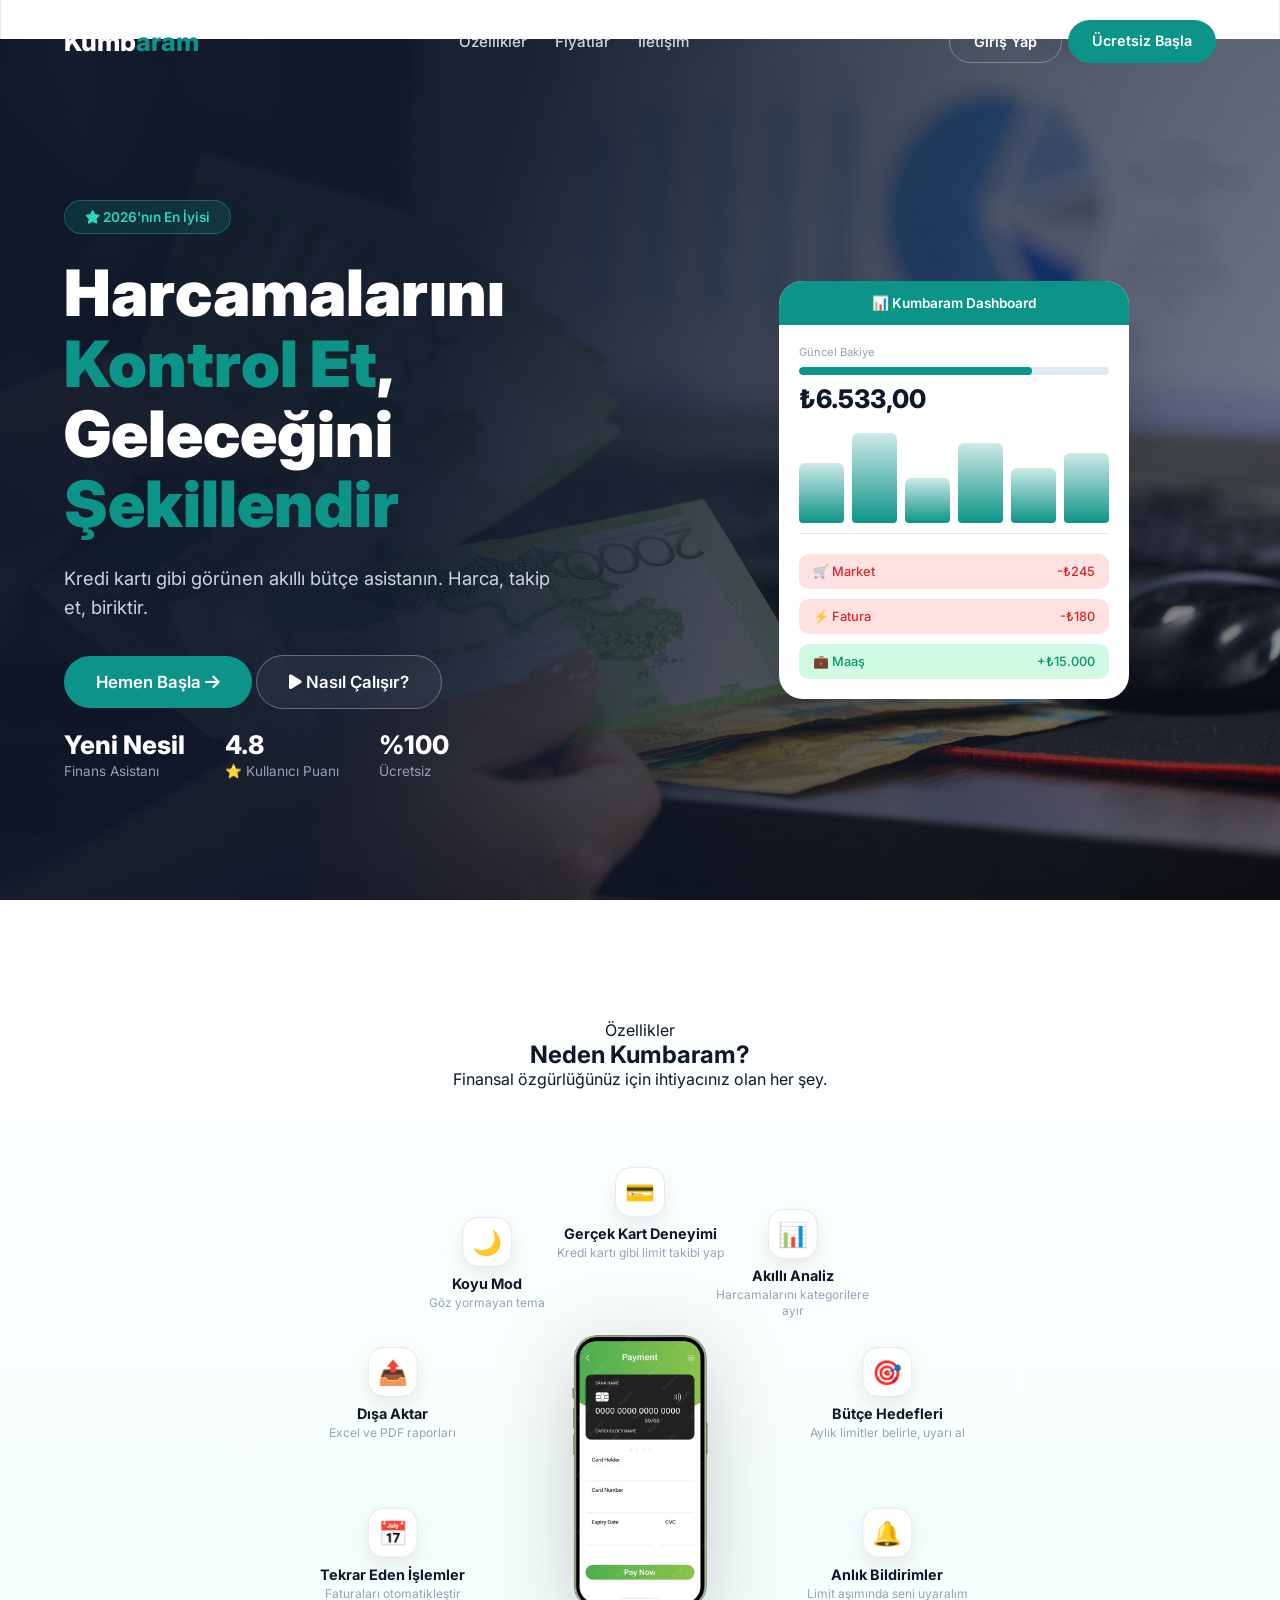
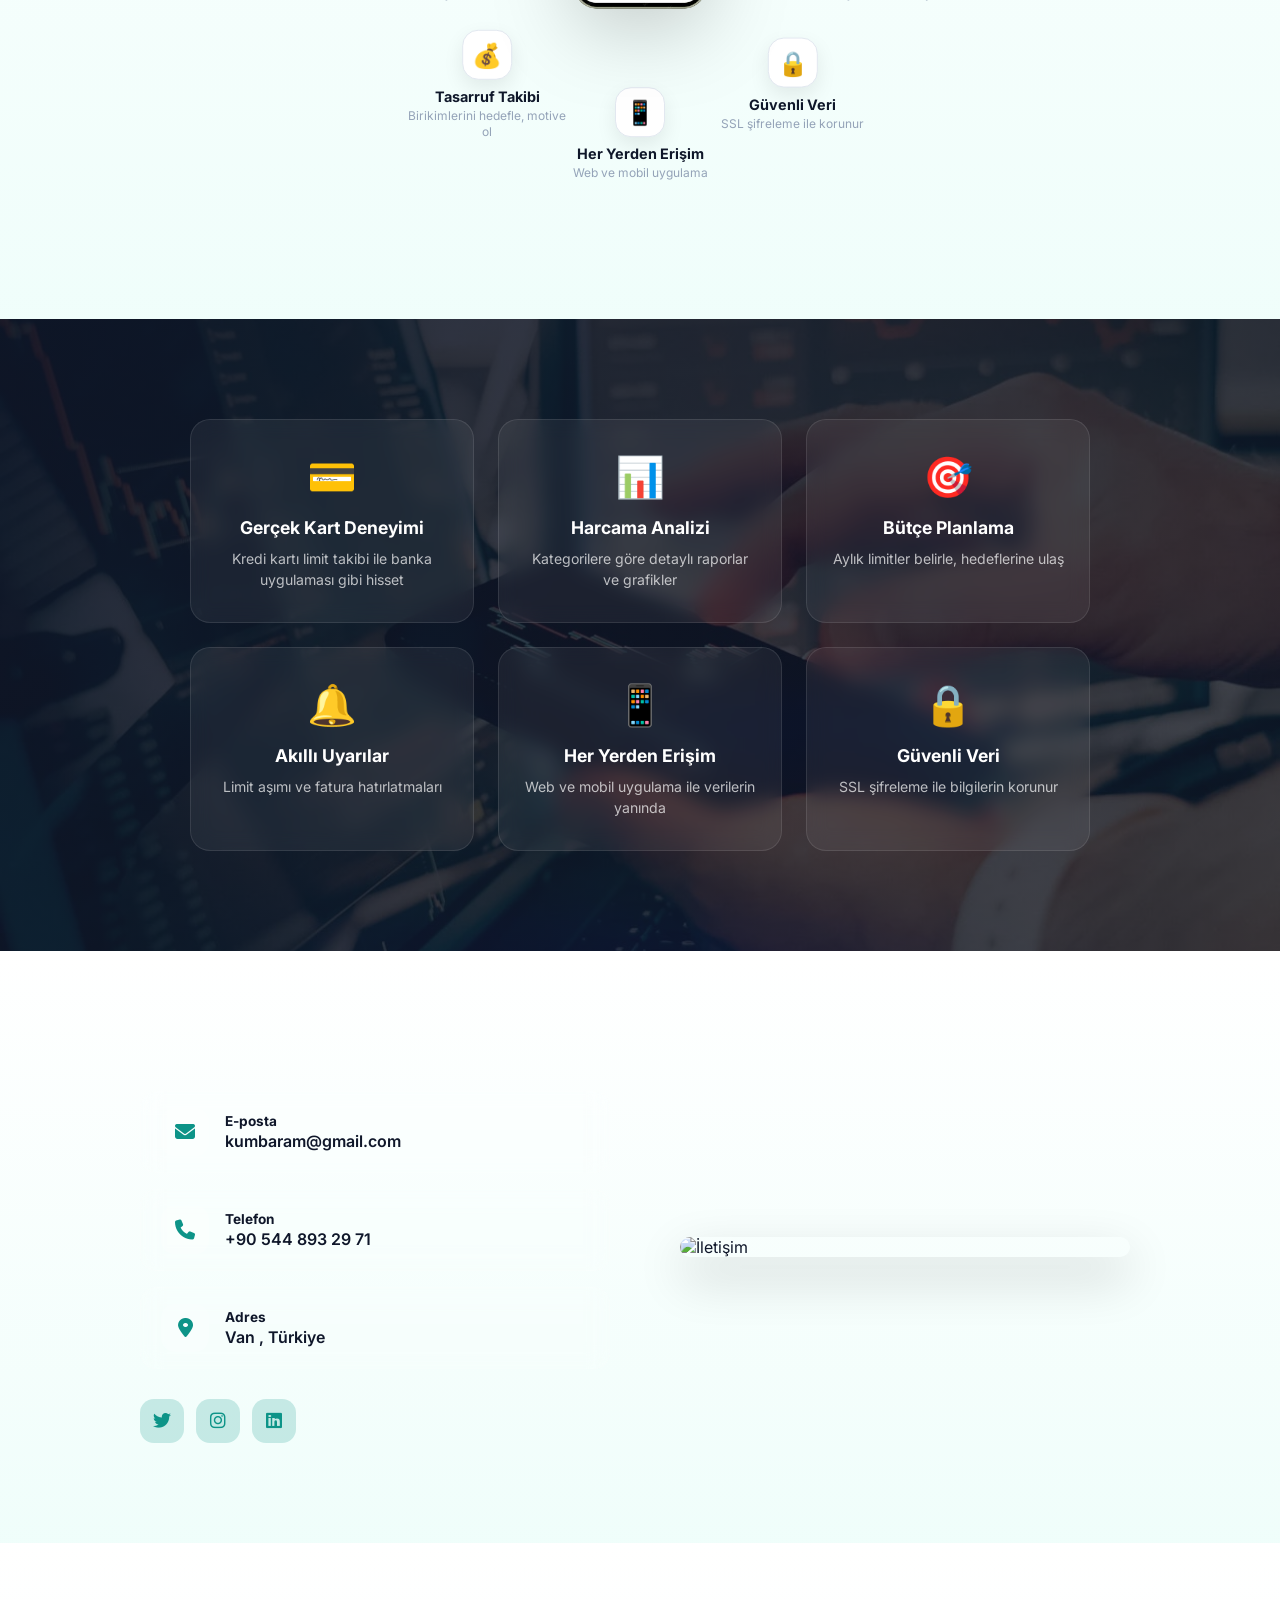
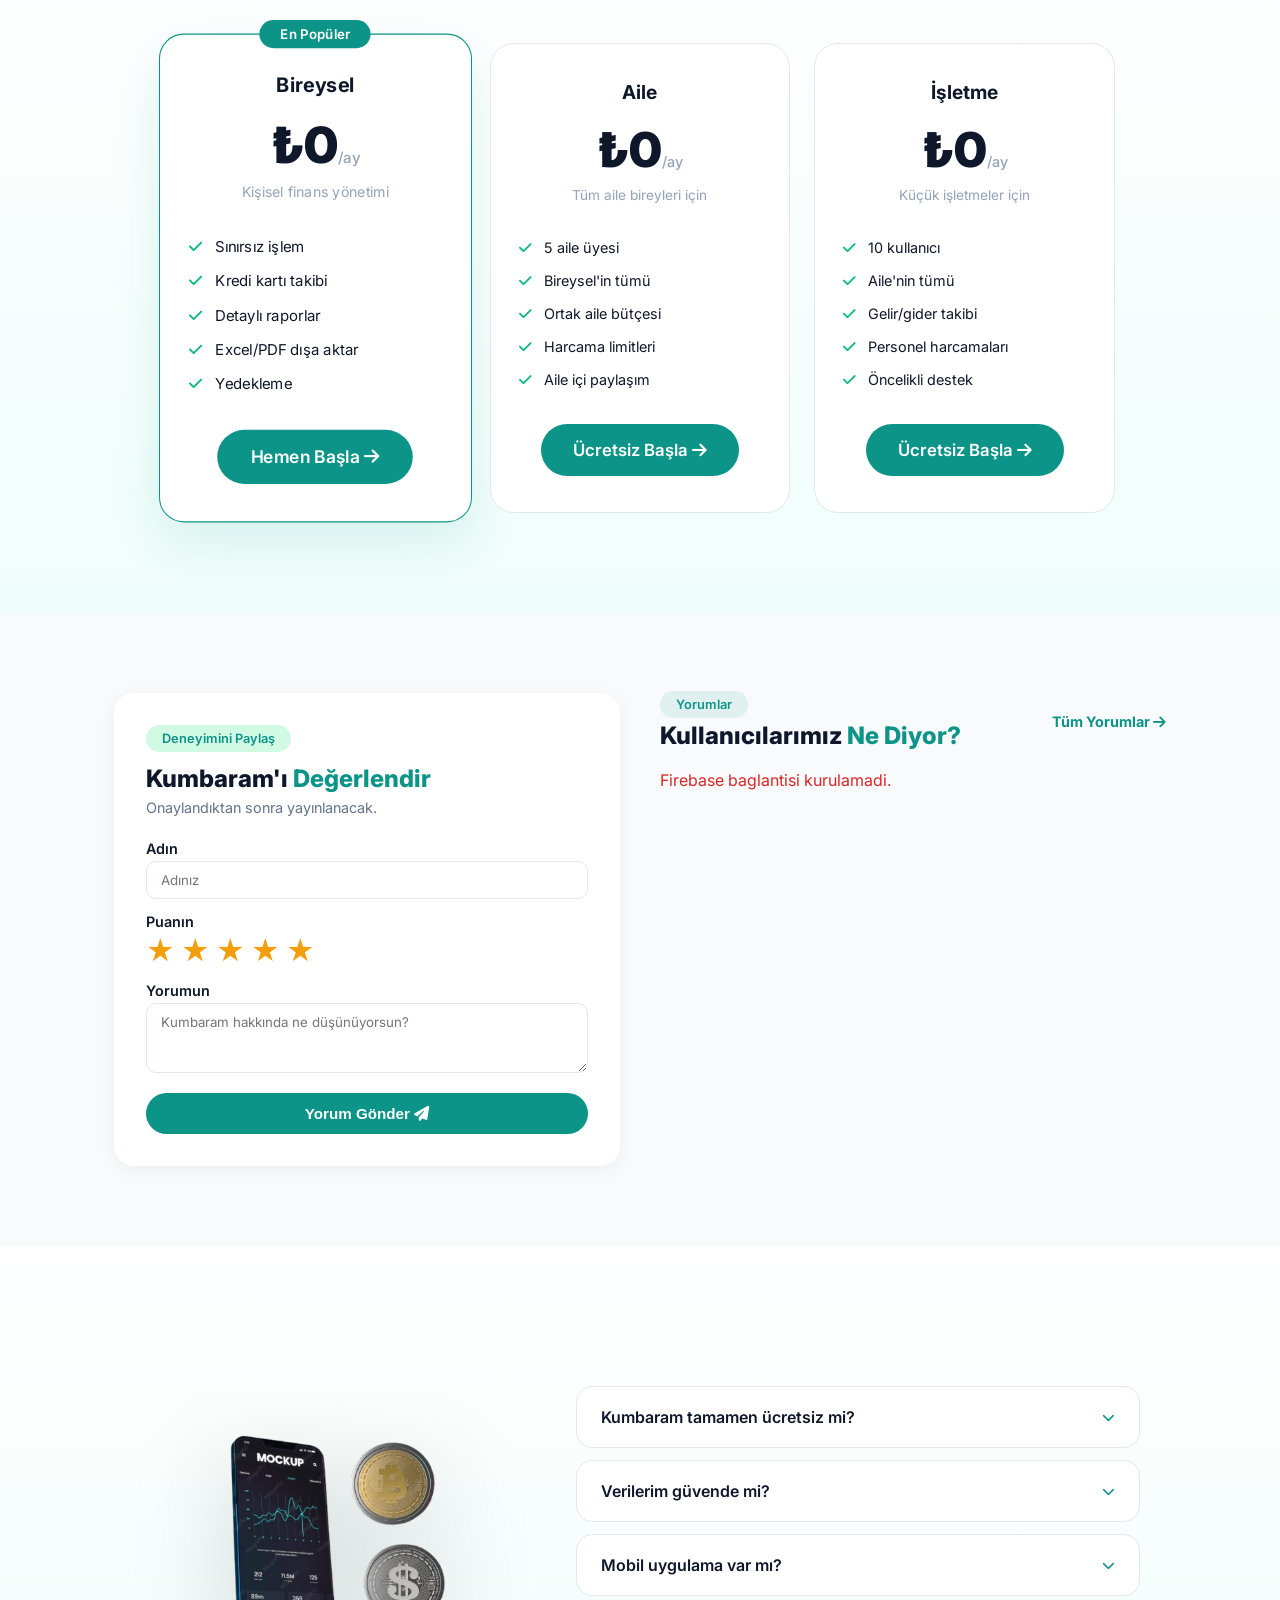
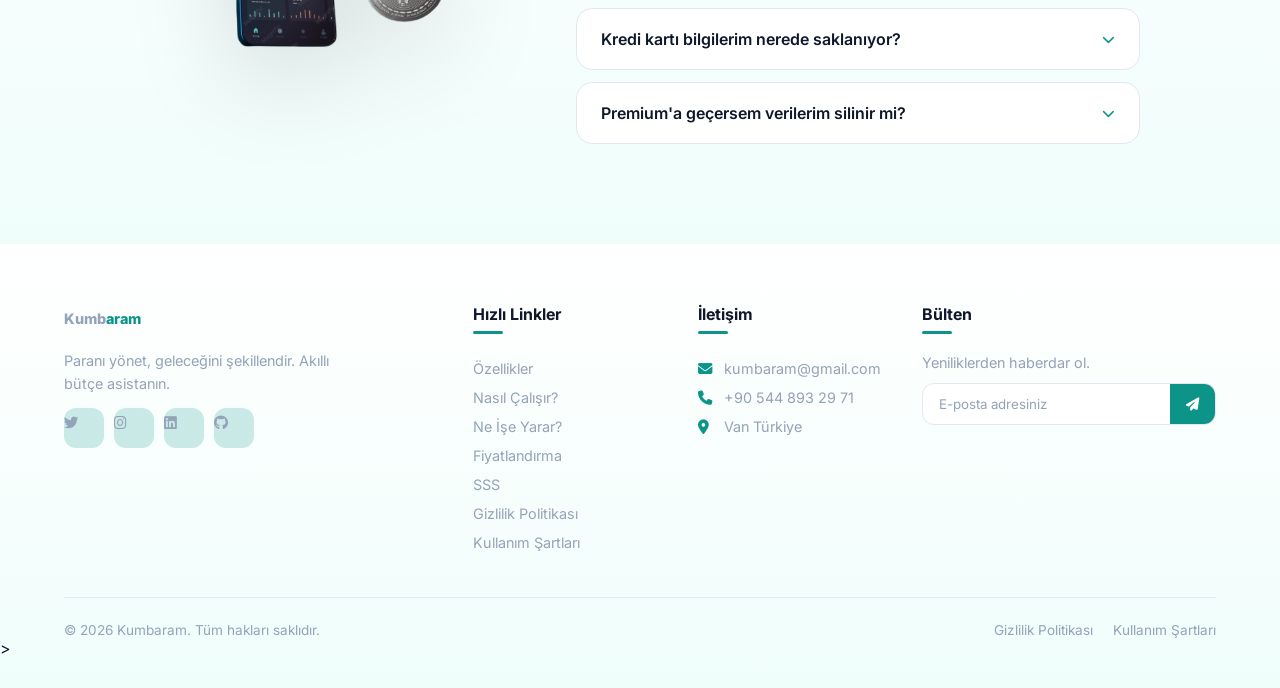
==== commit 9f1b3656: "Update index.html" ====
--- a/index.html
+++ b/index.html
@@ -4,6 +4,8 @@
     <meta charset="UTF-8">
     <meta name="viewport" content="width=device-width, initial-scale=1.0">
     <title>Kumbaram - Paranı Yönet, Geleceğini Şekillendir</title>
+    <script async src="https://pagead2.googlesyndication.com/pagead/js/adsbygoogle.js?client=ca-pub-3011151012839494"
+     crossorigin="anonymous"></script>
     
     <link rel="preconnect" href="https://fonts.googleapis.com">
     <link rel="preconnect" href="https://fonts.gstatic.com" crossorigin>
--- a/style.css
+++ b/style.css
@@ -1470,3 +1470,30 @@
     width: 100%;
     height: auto;
 }
+
+
+.footer {
+    position: relative;
+    padding-top: 50px;
+    margin-top: -1px;
+}
+
+.footer::before {
+    content: '';
+    position: absolute;
+    top: -40px;
+    left: 0;
+    width: 100%;
+    height: 50px;
+    background: #0D9488;
+    border-radius: 50% 50% 0 0 / 100% 100% 0 0;
+}
+
+.footer-wave {
+    display: block !important;
+    position: absolute;
+    top: -50px;
+    left: 0;
+    width: 100%;
+    z-index: 1;
+}
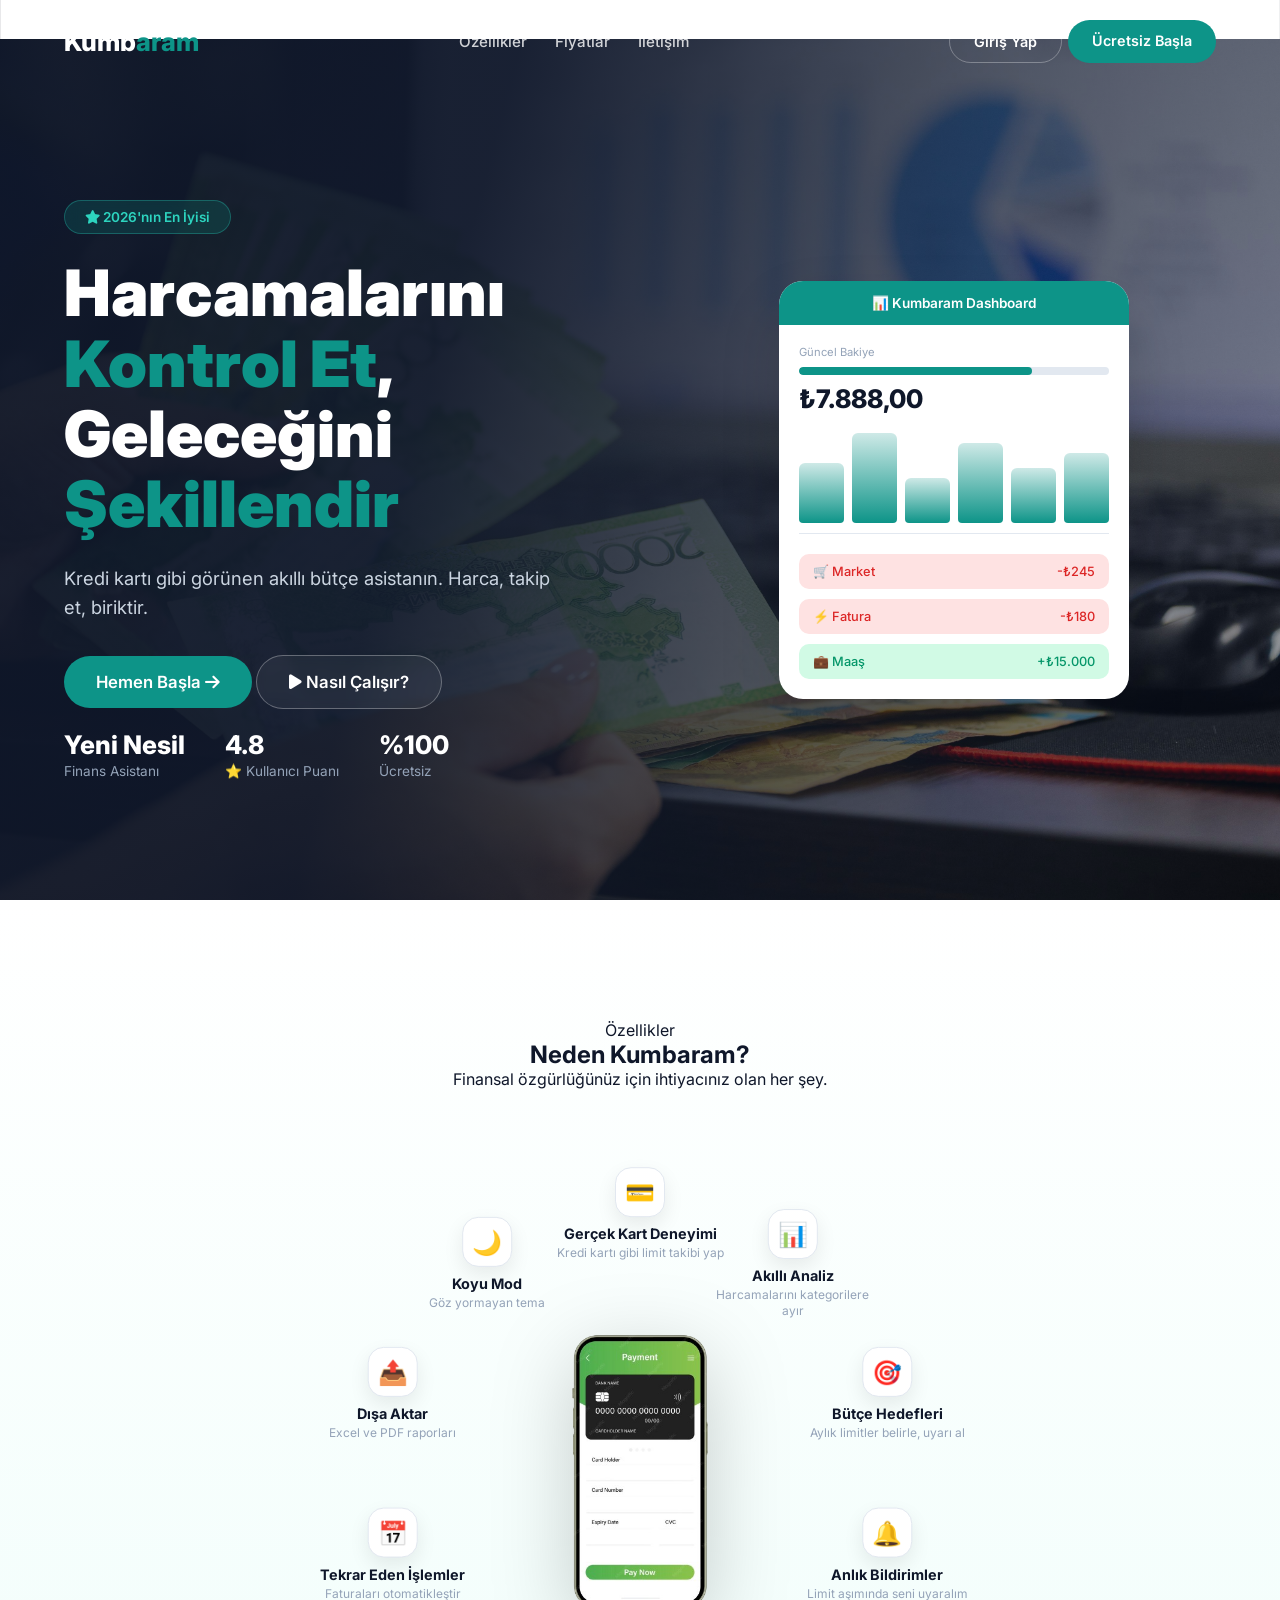
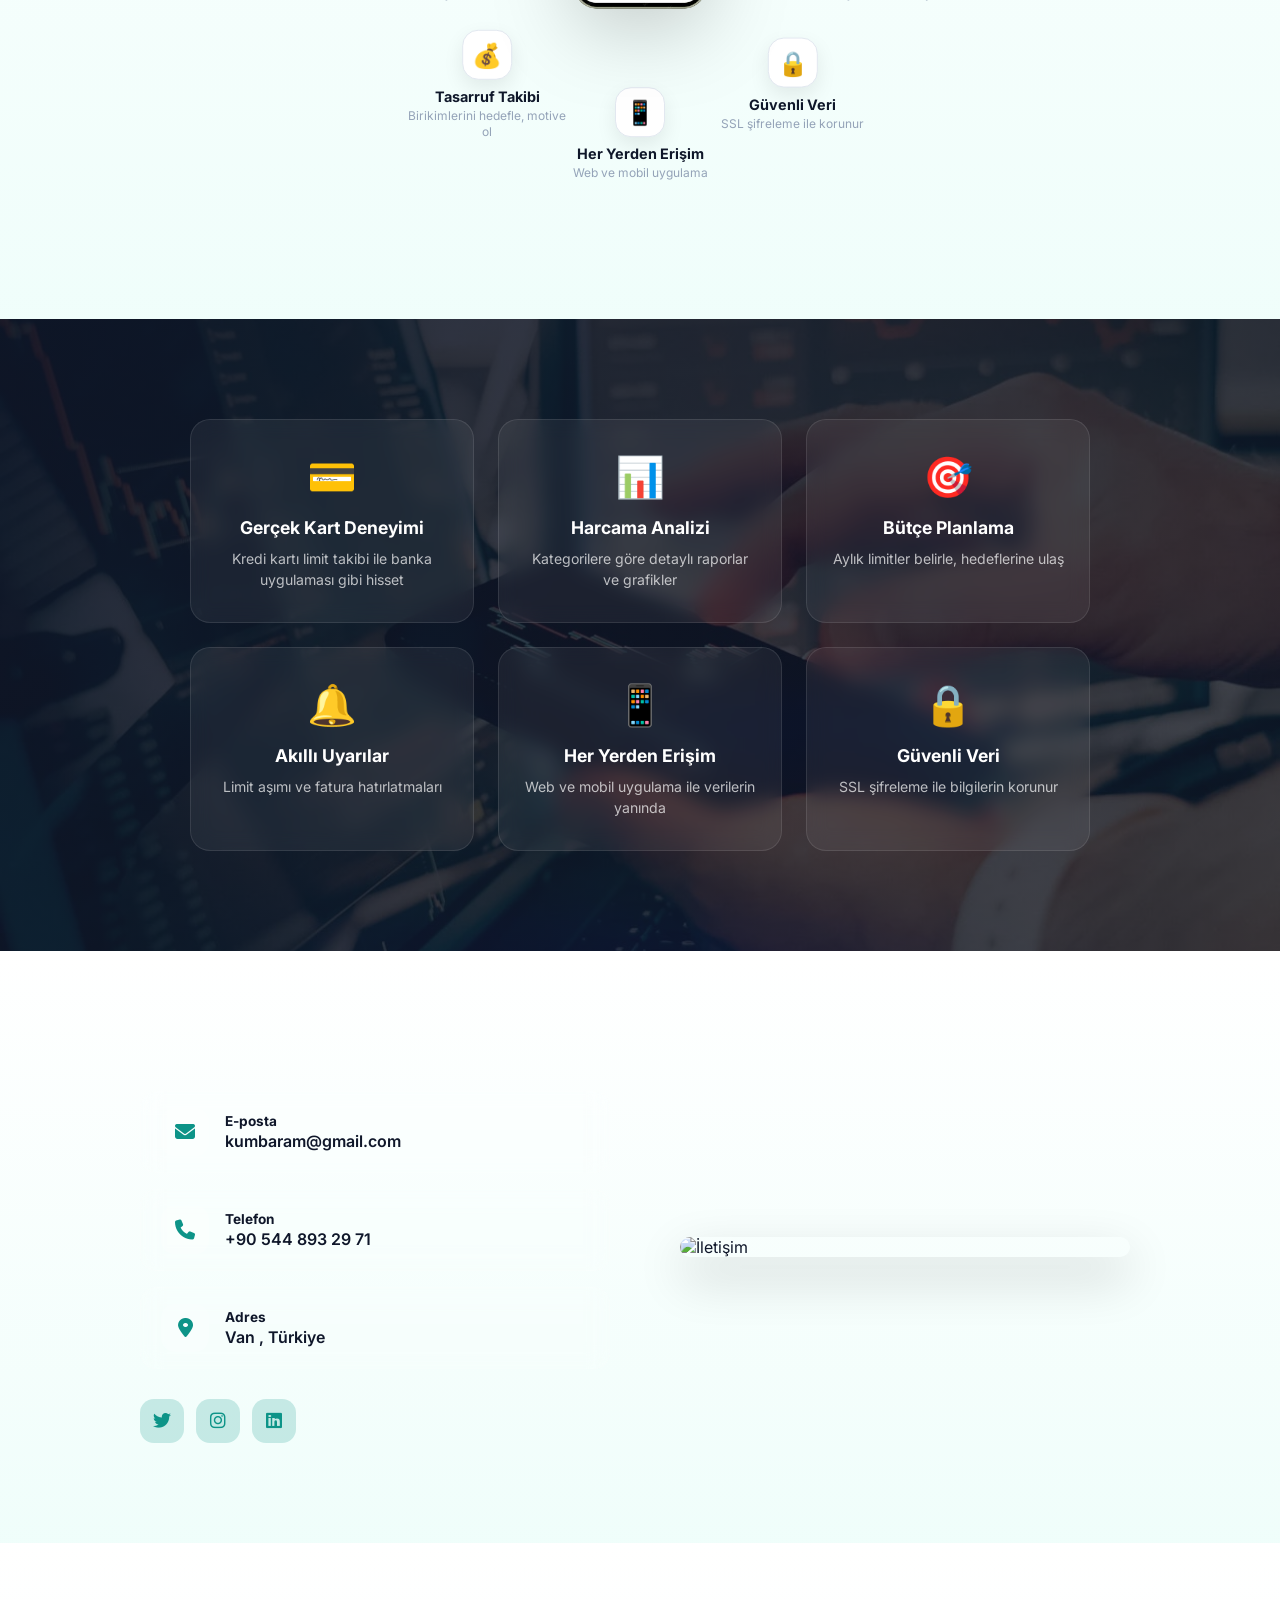
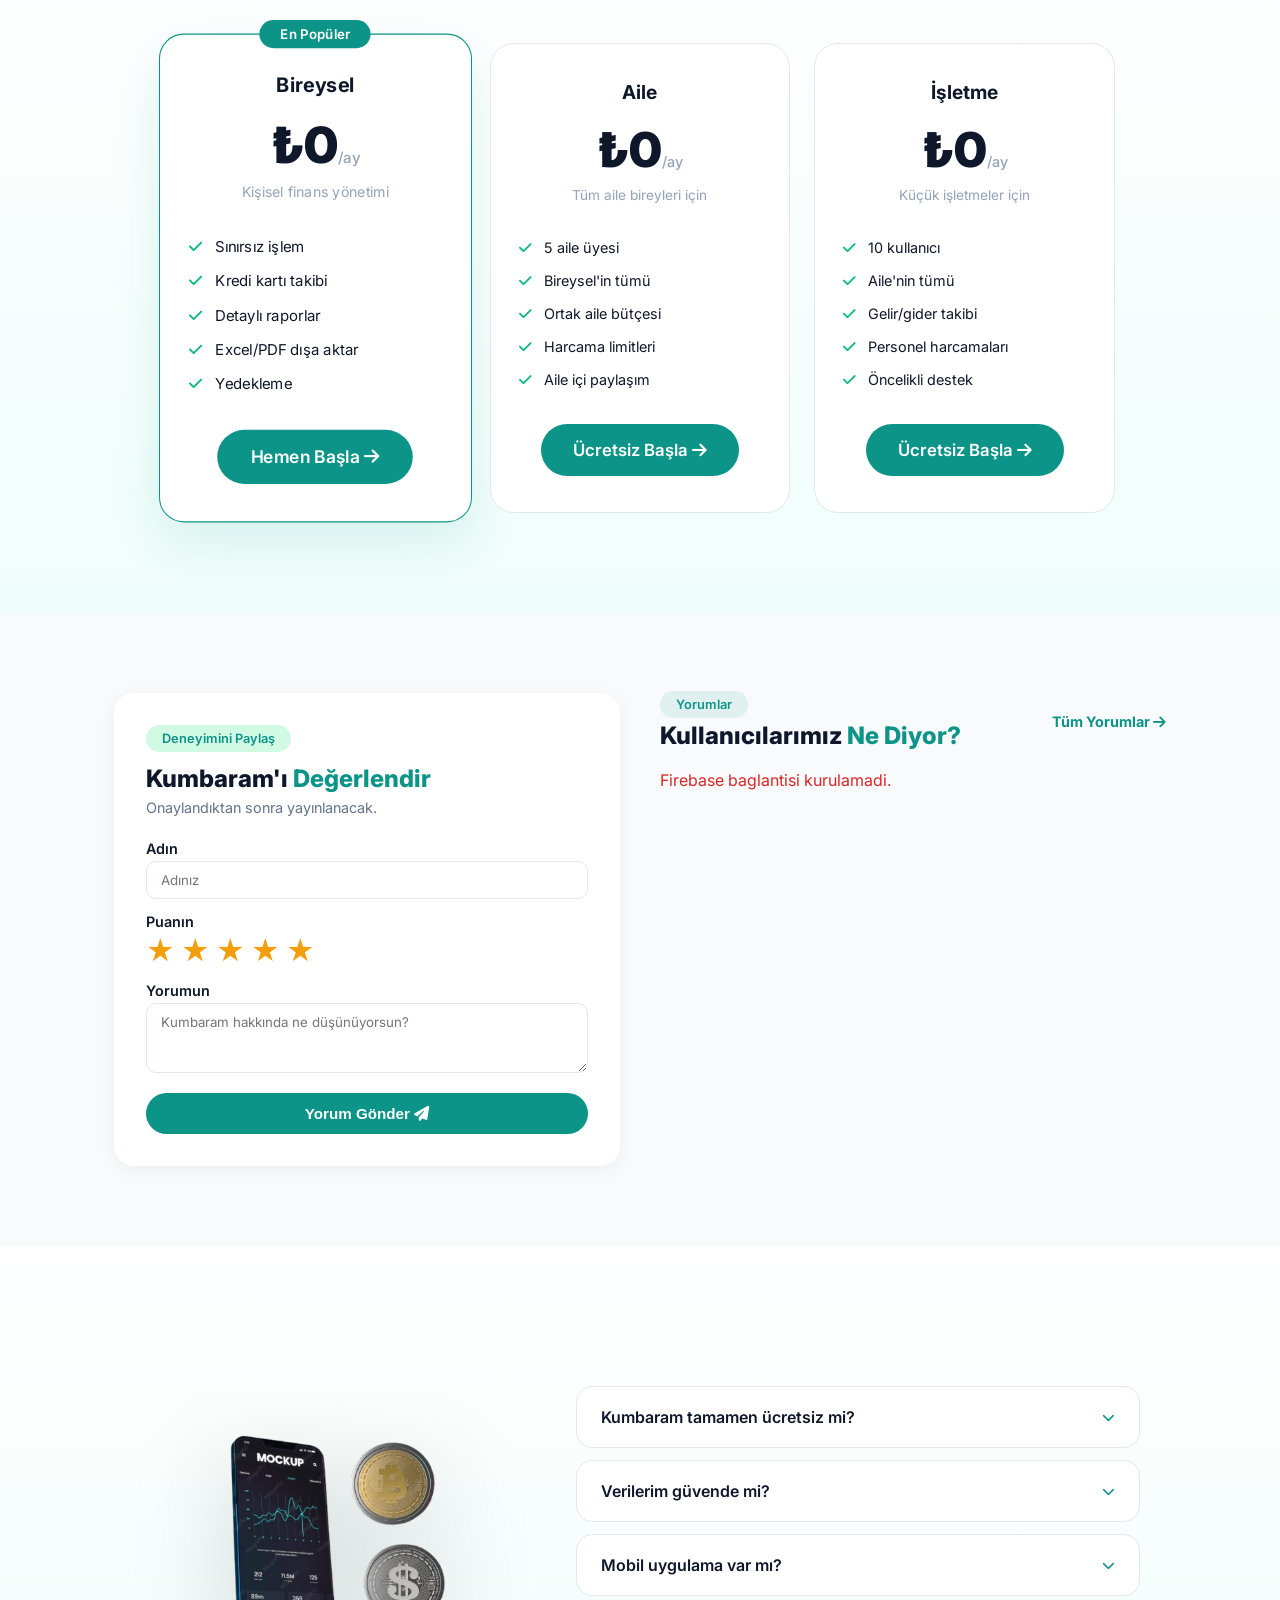
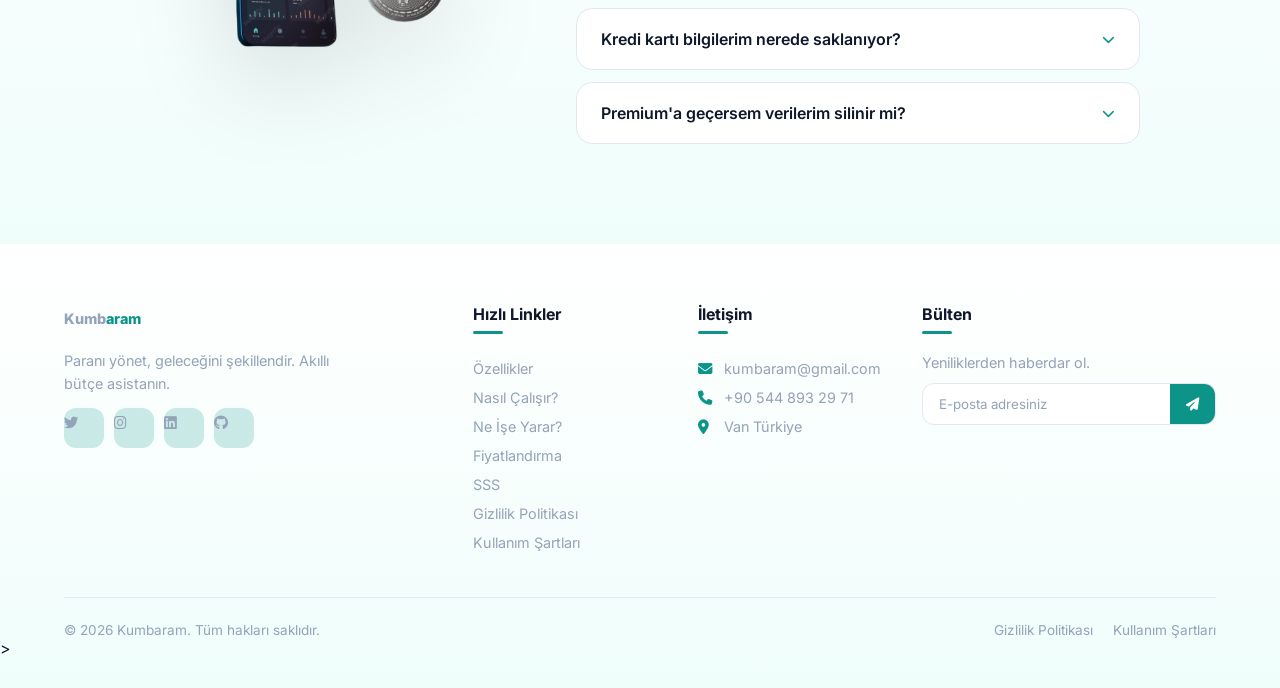
==== commit f3c74c5e: "Update index.html" ====
--- a/index.html
+++ b/index.html
@@ -6,6 +6,7 @@
     <title>Kumbaram - Paranı Yönet, Geleceğini Şekillendir</title>
     <script async src="https://pagead2.googlesyndication.com/pagead/js/adsbygoogle.js?client=ca-pub-3011151012839494"
      crossorigin="anonymous"></script>
+    <meta name="google-adsense-account" content="ca-pub-3011151012839494">
     
     <link rel="preconnect" href="https://fonts.googleapis.com">
     <link rel="preconnect" href="https://fonts.gstatic.com" crossorigin>
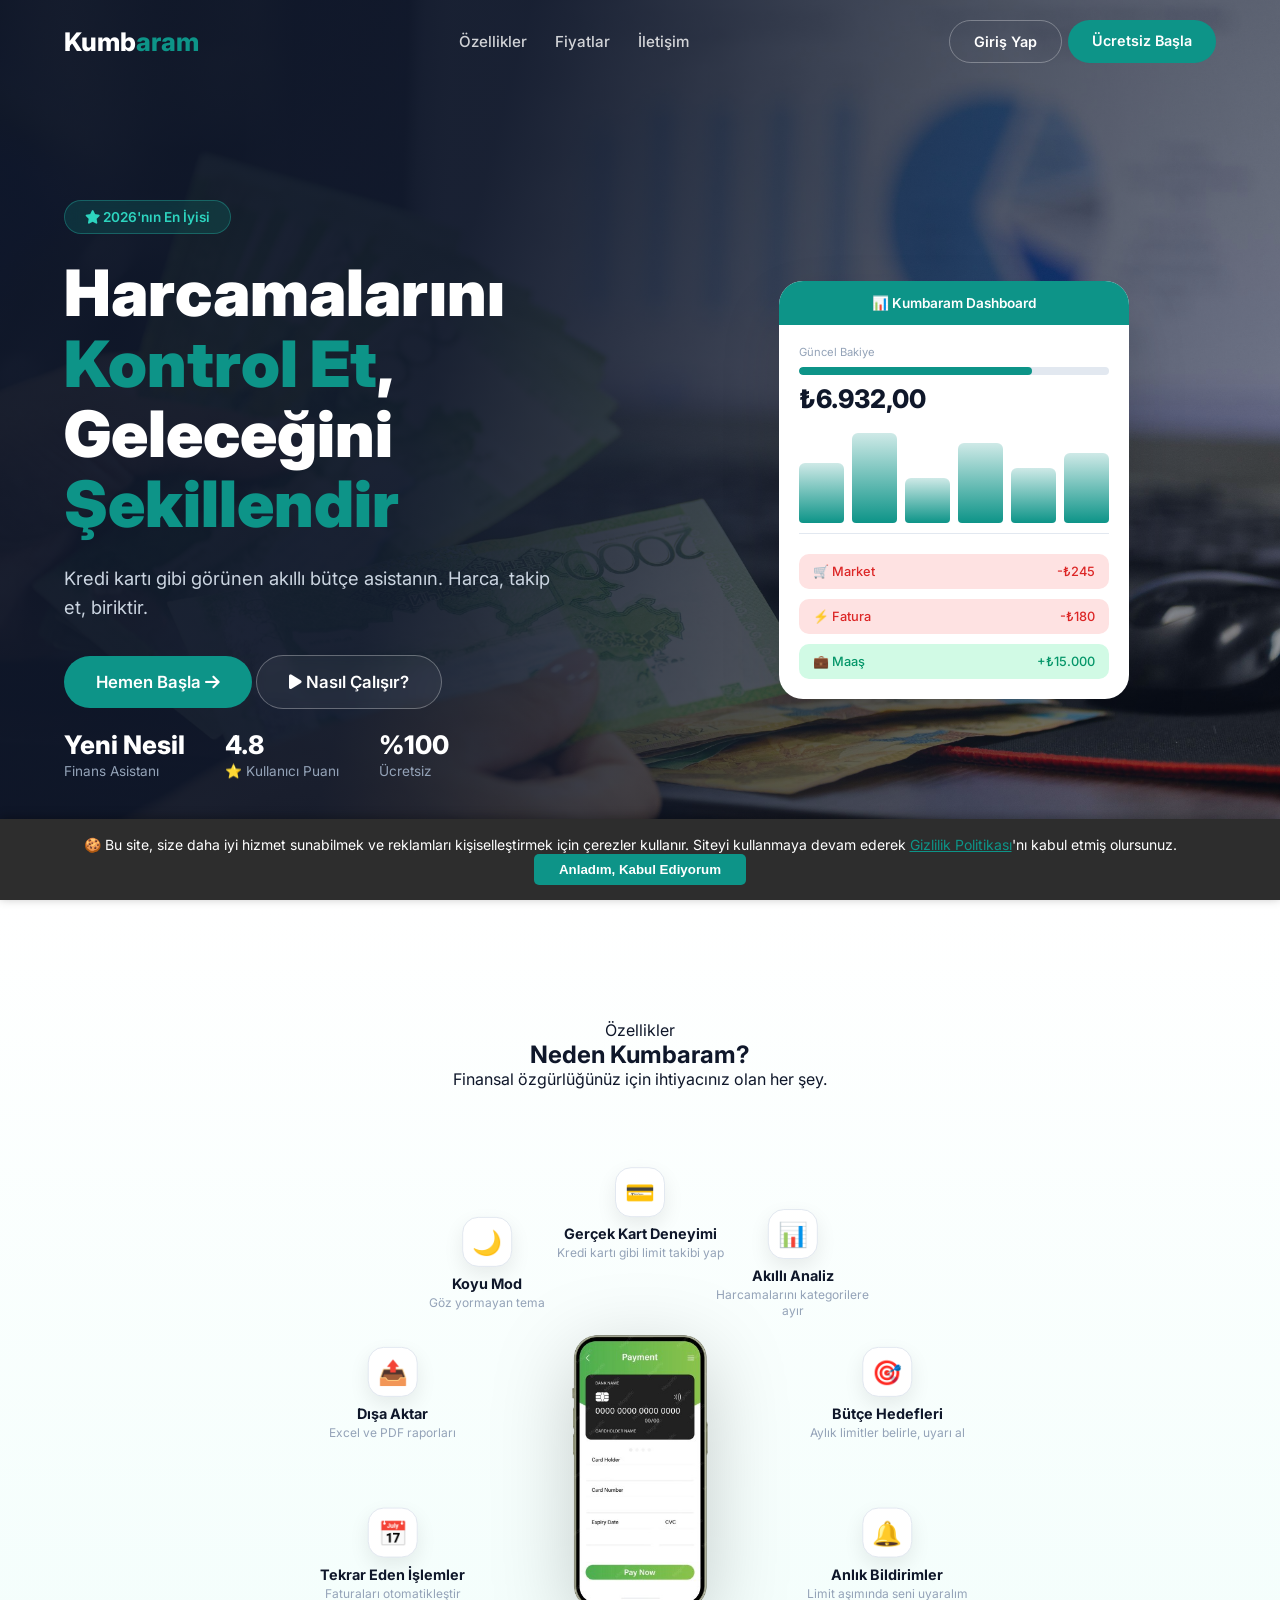
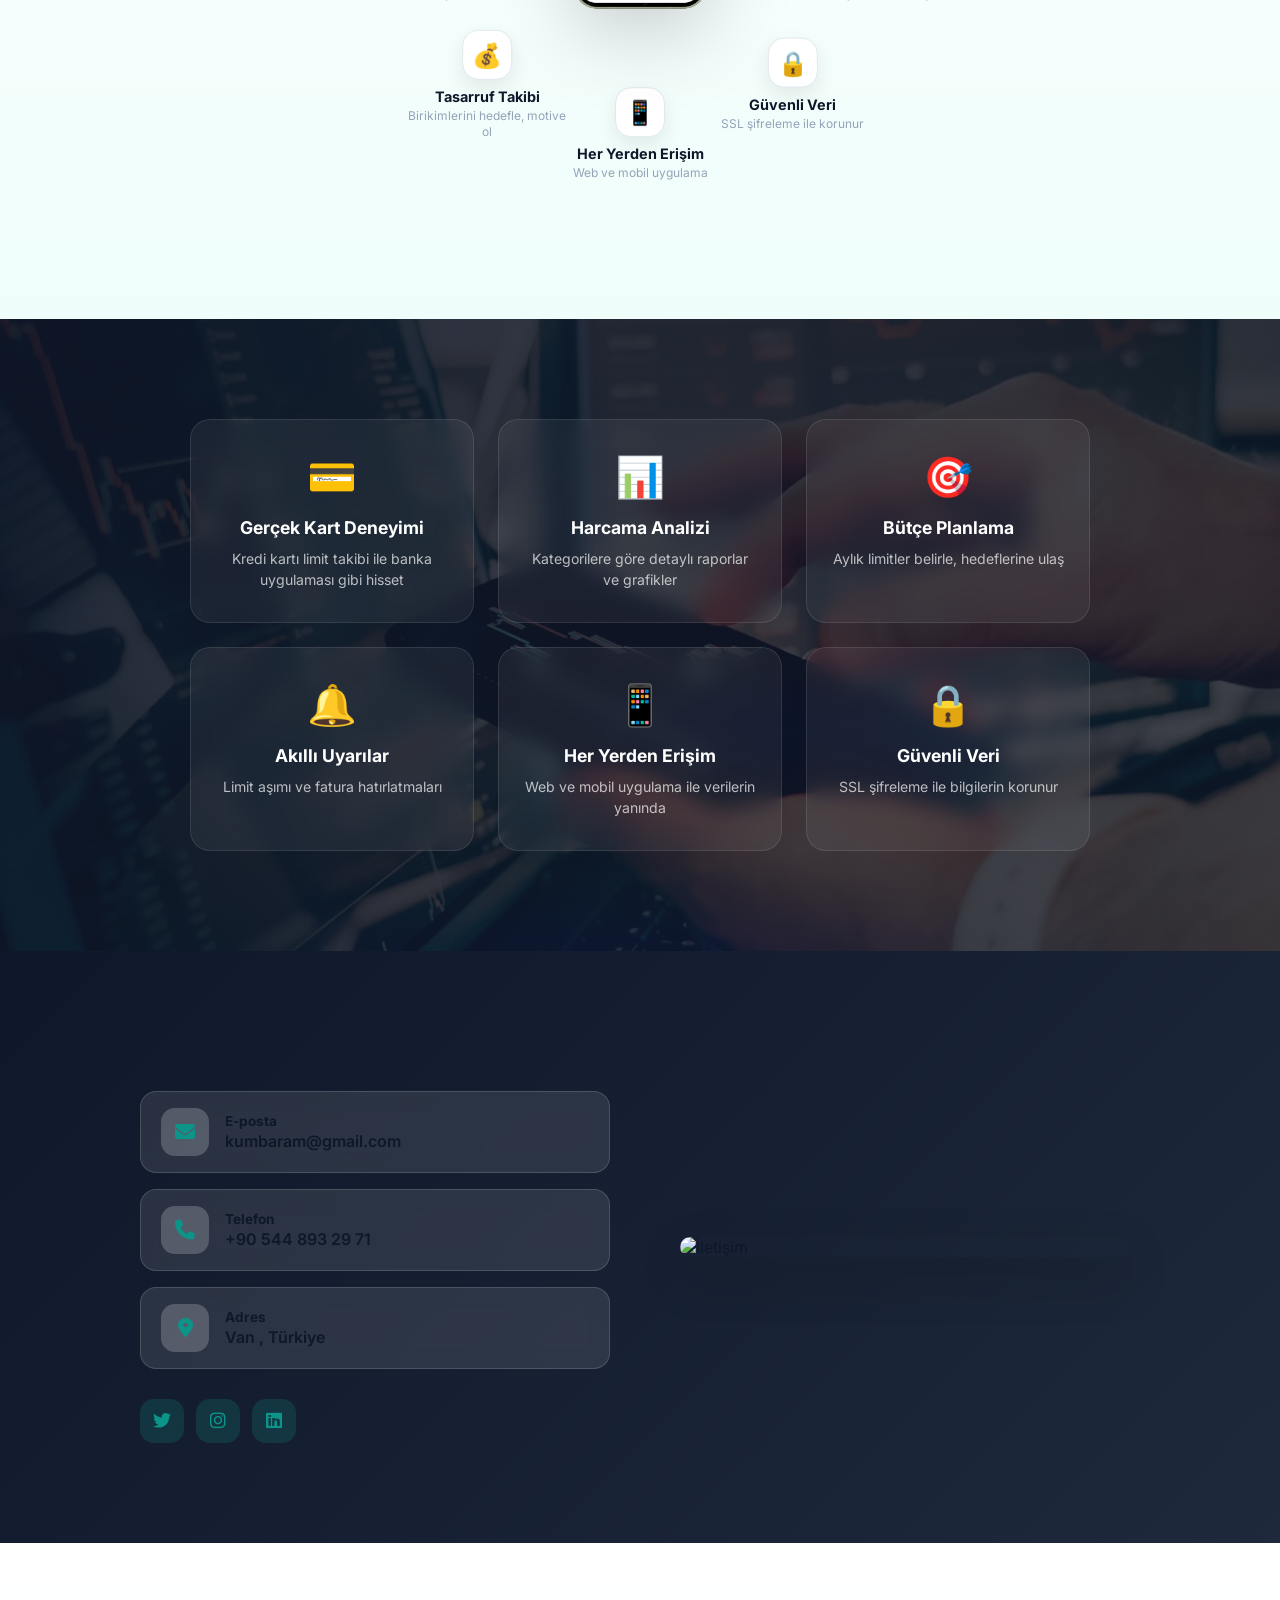
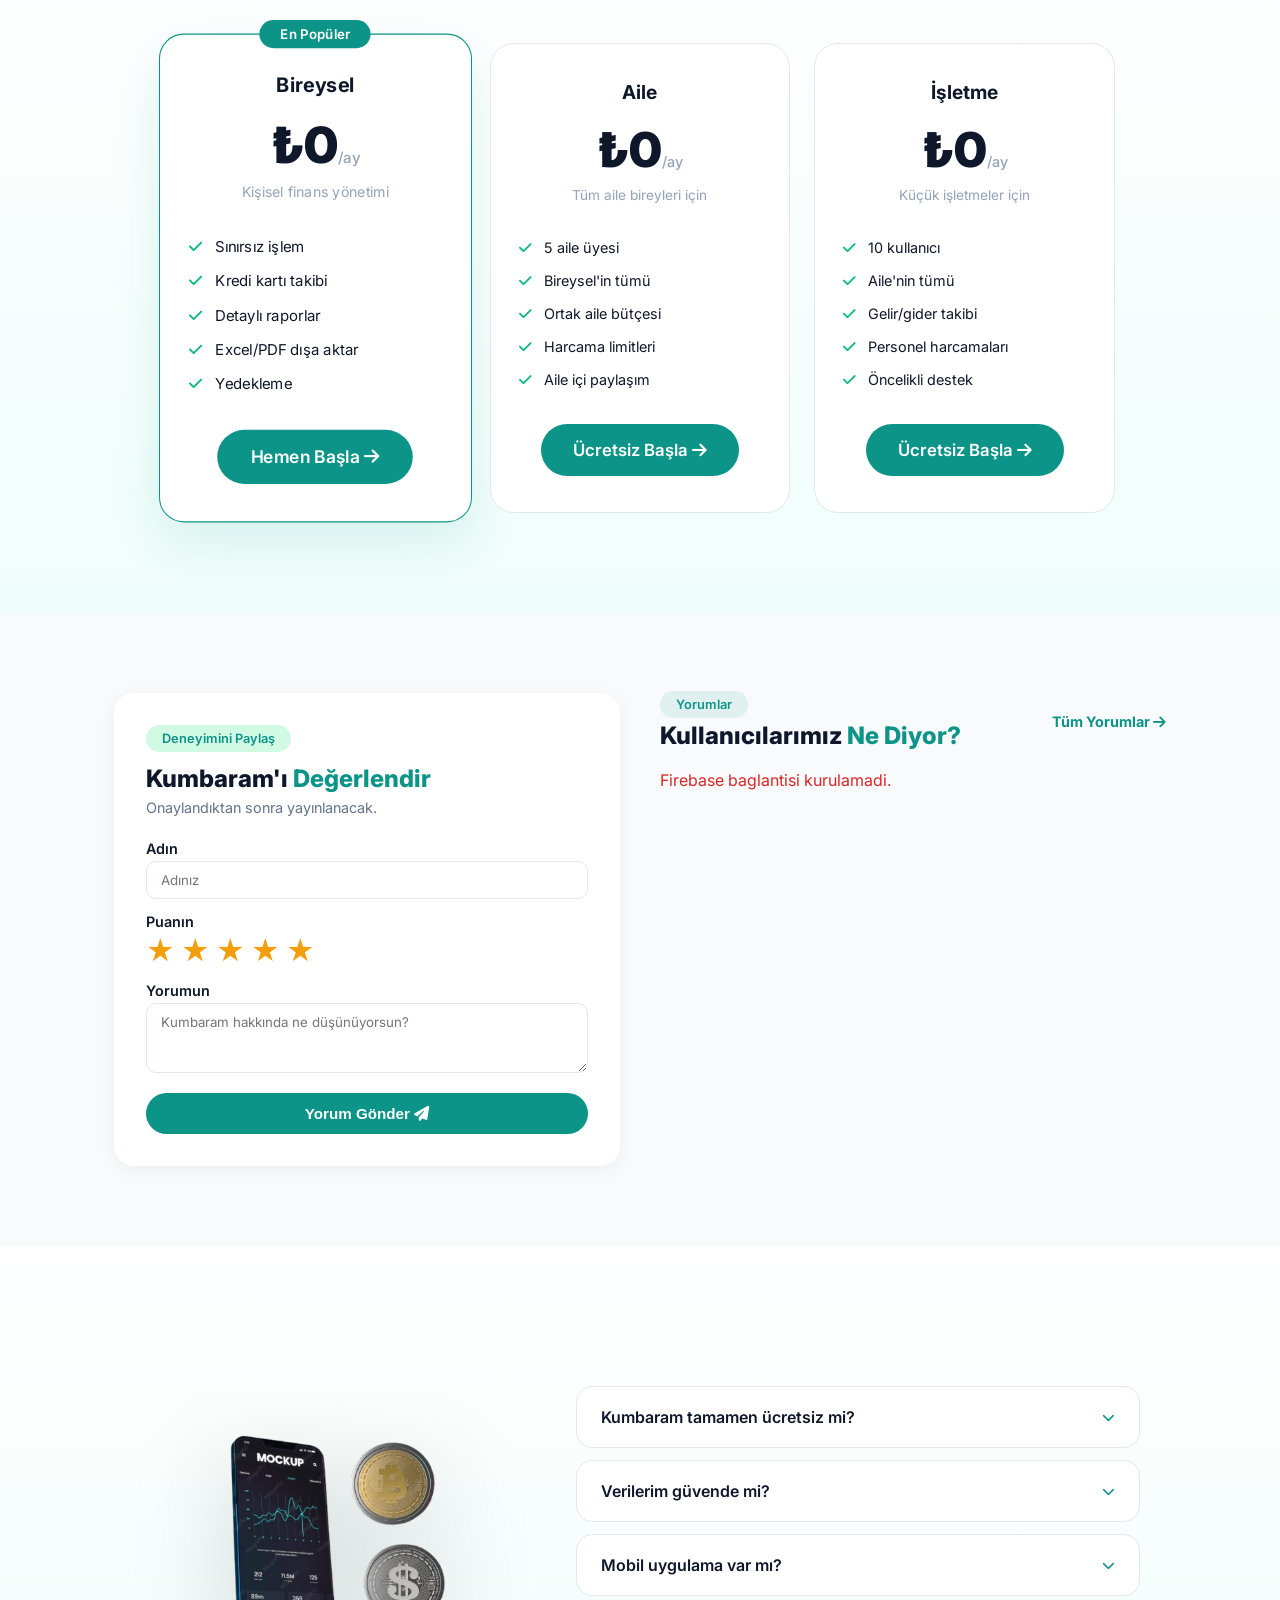
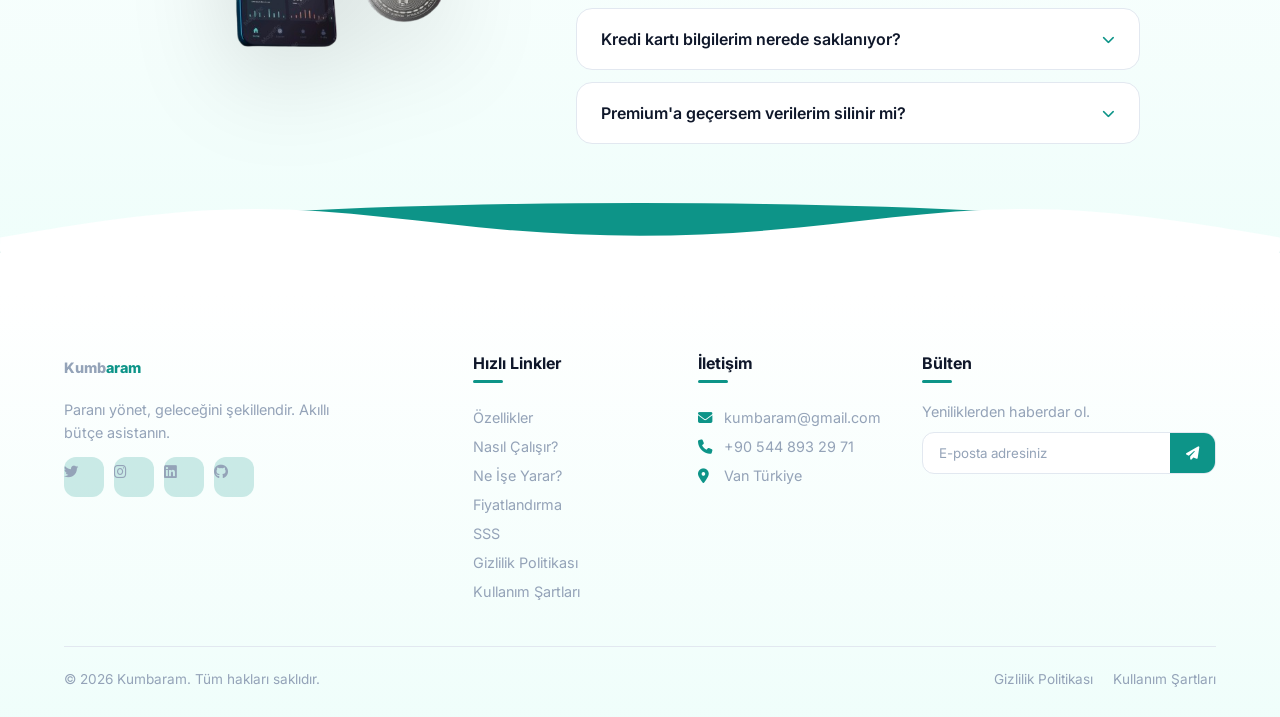
==== commit 80150573: "Update index.html" ====
--- a/index.html
+++ b/index.html
@@ -4,9 +4,6 @@
     <meta charset="UTF-8">
     <meta name="viewport" content="width=device-width, initial-scale=1.0">
     <title>Kumbaram - Paranı Yönet, Geleceğini Şekillendir</title>
-    <script async src="https://pagead2.googlesyndication.com/pagead/js/adsbygoogle.js?client=ca-pub-3011151012839494"
-     crossorigin="anonymous"></script>
-    <meta name="google-adsense-account" content="ca-pub-3011151012839494">
     
     <link rel="preconnect" href="https://fonts.googleapis.com">
     <link rel="preconnect" href="https://fonts.gstatic.com" crossorigin>
@@ -15,15 +12,8 @@
     <link rel="stylesheet" href="https://cdnjs.cloudflare.com/ajax/libs/font-awesome/6.7.2/css/all.min.css">
     <link rel="stylesheet" href="style.css">
 
-    <style>
-    html, body { overflow-x: hidden !important; width: 100% !important; }
-
-        .contact-info-side h2 { color: white; }
-.contact-info-side p { color: rgba(255,255,255,0.8); }
-.contact .section-header .section-tag { color: white !important; background: rgba(255,255,255,0.15) !important; }
-</style>
-
     <link rel="icon" type="image/svg+xml" href="data:image/svg+xml,%3Csvg xmlns='http://www.w3.org/2000/svg' viewBox='0 0 100 100'%3E%3Crect width='100' height='100' rx='20' fill='%230D9488'/%3E%3Ctext y='.75em' x='50' text-anchor='middle' font-size='65'%3E💰%3C/text%3E%3C/svg%3E">
+    
     <script type="module">
     import { initializeApp } from "https://www.gstatic.com/firebasejs/11.6.0/firebase-app.js";
     import { getFirestore, collection, addDoc, query, where, getDocs, onSnapshot } from "https://www.gstatic.com/firebasejs/11.6.0/firebase-firestore.js";
@@ -45,28 +35,24 @@
     window.query = query;
     window.where = where;
     window.getDocs = getDocs;
-    window.onSnapshot = onSnapshot;  // BU SATIR OLMALI!
+    window.onSnapshot = onSnapshot;
 </script>
 
-<!-- FAVICON -->
 <link rel="icon" type="image/png" href="favicon.png">
 <link rel="apple-touch-icon" href="favicon.png">
 
-<!-- SEO META ETİKETLERİ -->
 <meta name="description" content="Kumbaram - Ücretsiz kişisel finans takip uygulaması. Gelir gider takibi, kredi kartı yönetimi, bütçe hedefi, borç alacak takibi ve daha fazlası.">
 <meta name="keywords" content="kumbaram, finans takip, bütçe uygulaması, para yönetimi, ücretsiz finans, kişisel finans, tasarruf, harcama takibi, kredi kartı limit">
 <meta name="author" content="Kumbaram">
 <meta name="robots" content="index, follow">
 <meta name="theme-color" content="#0D9488">
 
-<!-- OPEN GRAPH (Sosyal Medya Paylaşımı) -->
 <meta property="og:title" content="Kumbaram - Paranı Yönet, Geleceğini Şekillendir">
 <meta property="og:description" content="Ücretsiz kişisel finans takip uygulaması. Harca, takip et, biriktir.">
 <meta property="og:image" content="favicon.png">
-<meta property="og:url" content="https://kumbaram.com">
+<meta property="og:url" content="https://kumbaram.netlify.app">
 <meta property="og:type" content="website">
 
-<!-- TWITTER -->
 <meta name="twitter:card" content="summary">
 <meta name="twitter:title" content="Kumbaram - Kişisel Finans Asistanın">
 <meta name="twitter:description" content="Ücretsiz, Türkçe, kullanımı kolay finans takip uygulaması.">
@@ -74,8 +60,26 @@
 
 </head>
 
-
 <body>
+
+    <!-- ÇEREZ BANNER -->
+    <div id="cookie-banner" style="position: fixed; bottom: 0; left: 0; right: 0; background: #2d2d2d; color: white; padding: 15px 20px; text-align: center; z-index: 9999; font-family: 'Inter', sans-serif; display: none; box-shadow: 0 -2px 10px rgba(0,0,0,0.3);">
+        <p style="margin: 0; font-size: 14px; display: inline-block; margin-right: 20px;">
+            🍪 Bu site, size daha iyi hizmet sunabilmek ve reklamları kişiselleştirmek için çerezler kullanır. Siteyi kullanmaya devam ederek <a href="gizlilik.html" style="color: #0D9488; text-decoration: underline;">Gizlilik Politikası</a>'nı kabul etmiş olursunuz.
+        </p>
+        <button onclick="acceptCookies()" style="background: #0D9488; color: white; border: none; padding: 8px 25px; border-radius: 5px; cursor: pointer; font-weight: bold;">
+            Anladım, Kabul Ediyorum
+        </button>
+    </div>
+    <script>
+        if (!localStorage.getItem('cookieConsent')) {
+            document.getElementById('cookie-banner').style.display = 'block';
+        }
+        function acceptCookies() {
+            localStorage.setItem('cookieConsent', 'true');
+            document.getElementById('cookie-banner').style.display = 'none';
+        }
+    </script>
 
     <header class="header" id="header">
         <div class="container">
@@ -86,45 +90,36 @@
                 <a href="#contact">İletişim</a>
             </nav>
             <div class="header-buttons" style="display:flex; gap:6px;">
-    <a href="#" class="btn btn-outline-nav" onclick="alert('Yakinda!'); return false;">Giriş Yap</a>
-    <a href="#" class="btn btn-primary" onclick="alert('Yakinda!'); return false;">Ücretsiz Başla</a>
-</div>
+                <a href="kayit.html" class="btn btn-outline-nav">Giriş Yap</a>
+                <a href="kayit.html" class="btn btn-primary">Ücretsiz Başla</a>
+            </div>
         </div>
     </header>
 
     <section class="hero">
         <div class="hero-bg-overlay"></div>
-        
         <div class="container">
             <div class="hero-content">
                 <span class="hero-badge"><i class="fas fa-star"></i> 2026'nın En İyisi</span>
                 <h1>Harcamalarını <span>Kontrol Et</span>,<br>Geleceğini <span>Şekillendir</span></h1>
                 <p>Kredi kartı gibi görünen akıllı bütçe asistanın. Harca, takip et, biriktir.</p>
-                
                 <div class="hero-buttons">
-                    <a href="#" class="btn btn-primary btn-lg" onclick="alert('Yakinda yayinda! 🚀'); return false;">Hemen Başla <i class="fas fa-arrow-right"></i></a>
-                   <a href="nasil-calisir.html" class="btn btn-outline-white btn-lg"><i class="fas fa-play"></i> Nasıl Çalışır?</a>
-                </div>
-                
+                    <a href="kayit.html" class="btn btn-primary btn-lg">Hemen Başla <i class="fas fa-arrow-right"></i></a>
+                    <a href="nasil-calisir.html" class="btn btn-outline-white btn-lg"><i class="fas fa-play"></i> Nasıl Çalışır?</a>
+                </div>
                 <div class="hero-stats">
-    <div class="stat"><strong>Yeni Nesil</strong><span>Finans Asistanı</span></div>
-    <div class="stat"><strong>4.8</strong><span>⭐ Kullanıcı Puanı</span></div>
-    <div class="stat"><strong>%100</strong><span>Ücretsiz</span></div>
-</div>
-            </div>
-
-                       <div class="hero-visual">
-                <!-- Animasyonlu Dashboard -->
+                    <div class="stat"><strong>Yeni Nesil</strong><span>Finans Asistanı</span></div>
+                    <div class="stat"><strong>4.8</strong><span>⭐ Kullanıcı Puanı</span></div>
+                    <div class="stat"><strong>%100</strong><span>Ücretsiz</span></div>
+                </div>
+            </div>
+            <div class="hero-visual">
                 <div class="dashboard-mockup">
-                    <div class="dash-header">
-                        <span>📊 Kumbaram Dashboard</span>
-                    </div>
+                    <div class="dash-header"><span>📊 Kumbaram Dashboard</span></div>
                     <div class="dash-body">
                         <div class="dash-balance">
                             <small>Güncel Bakiye</small>
-                            <div class="balance-bar">
-                                <div class="balance-fill" id="balanceFill"></div>
-                            </div>
+                            <div class="balance-bar"><div class="balance-fill" id="balanceFill"></div></div>
                             <strong id="balanceText">₺0</strong>
                         </div>
                         <div class="dash-chart">
@@ -143,10 +138,9 @@
                     </div>
                 </div>
             </div>
-    </section>
-
-
-            <!-- ÖZELLİKLER -->
+        </div>
+    </section>
+
     <section class="features" id="features">
         <div class="container">
             <div class="section-header">
@@ -154,171 +148,70 @@
                 <h2>Neden <span>Kumbaram?</span></h2>
                 <p>Finansal özgürlüğünüz için ihtiyacınız olan her şey.</p>
             </div>
-            
             <div class="features-orbit">
-                <!-- ORTA - TELEFON -->
                 <div class="orbit-center">
                     <img src="images/telefon.png" alt="Kumbaram Dashboard" class="orbit-phone">
                 </div>
-                
-                <!-- DAİRESEL ÖZELLİKLER -->
                 <div class="orbit-ring" id="orbitRing">
-                    <div class="orbit-item" style="--angle: 0deg; --delay: 0.3s;">
-                        <div class="orbit-icon">💳</div>
-                        <strong>Gerçek Kart Deneyimi</strong>
-                        <span>Kredi kartı gibi limit takibi yap</span>
-                    </div>
-                    <div class="orbit-item" style="--angle: 36deg; --delay: 0.6s;">
-                        <div class="orbit-icon">📊</div>
-                        <strong>Akıllı Analiz</strong>
-                        <span>Harcamalarını kategorilere ayır</span>
-                    </div>
-                    <div class="orbit-item" style="--angle: 72deg; --delay: 0.9s;">
-                        <div class="orbit-icon">🎯</div>
-                        <strong>Bütçe Hedefleri</strong>
-                        <span>Aylık limitler belirle, uyarı al</span>
-                    </div>
-                    <div class="orbit-item" style="--angle: 108deg; --delay: 1.2s;">
-                        <div class="orbit-icon">🔔</div>
-                        <strong>Anlık Bildirimler</strong>
-                        <span>Limit aşımında seni uyaralım</span>
-                    </div>
-                    <div class="orbit-item" style="--angle: 144deg; --delay: 1.5s;">
-                        <div class="orbit-icon">🔒</div>
-                        <strong>Güvenli Veri</strong>
-                        <span>SSL şifreleme ile korunur</span>
-                    </div>
-                    <div class="orbit-item" style="--angle: 180deg; --delay: 1.8s;">
-                        <div class="orbit-icon">📱</div>
-                        <strong>Her Yerden Erişim</strong>
-                        <span>Web ve mobil uygulama</span>
-                    </div>
-                    <div class="orbit-item" style="--angle: 216deg; --delay: 2.1s;">
-                        <div class="orbit-icon">💰</div>
-                        <strong>Tasarruf Takibi</strong>
-                        <span>Birikimlerini hedefle, motive ol</span>
-                    </div>
-                    <div class="orbit-item" style="--angle: 252deg; --delay: 2.4s;">
-                        <div class="orbit-icon">📅</div>
-                        <strong>Tekrar Eden İşlemler</strong>
-                        <span>Faturaları otomatikleştir</span>
-                    </div>
-                    <div class="orbit-item" style="--angle: 288deg; --delay: 2.7s;">
-                        <div class="orbit-icon">📤</div>
-                        <strong>Dışa Aktar</strong>
-                        <span>Excel ve PDF raporları</span>
-                    </div>
-                    <div class="orbit-item" style="--angle: 324deg; --delay: 3.0s;">
-                        <div class="orbit-icon">🌙</div>
-                        <strong>Koyu Mod</strong>
-                        <span>Göz yormayan tema</span>
-                    </div>
-                </div>
-            </div>
-        </div>
-    </section>
-        <!-- NE İŞE YARAR -->
+                    <div class="orbit-item" style="--angle: 0deg; --delay: 0.3s;"><div class="orbit-icon">💳</div><strong>Gerçek Kart Deneyimi</strong><span>Kredi kartı gibi limit takibi yap</span></div>
+                    <div class="orbit-item" style="--angle: 36deg; --delay: 0.6s;"><div class="orbit-icon">📊</div><strong>Akıllı Analiz</strong><span>Harcamalarını kategorilere ayır</span></div>
+                    <div class="orbit-item" style="--angle: 72deg; --delay: 0.9s;"><div class="orbit-icon">🎯</div><strong>Bütçe Hedefleri</strong><span>Aylık limitler belirle, uyarı al</span></div>
+                    <div class="orbit-item" style="--angle: 108deg; --delay: 1.2s;"><div class="orbit-icon">🔔</div><strong>Anlık Bildirimler</strong><span>Limit aşımında seni uyaralım</span></div>
+                    <div class="orbit-item" style="--angle: 144deg; --delay: 1.5s;"><div class="orbit-icon">🔒</div><strong>Güvenli Veri</strong><span>SSL şifreleme ile korunur</span></div>
+                    <div class="orbit-item" style="--angle: 180deg; --delay: 1.8s;"><div class="orbit-icon">📱</div><strong>Her Yerden Erişim</strong><span>Web ve mobil uygulama</span></div>
+                    <div class="orbit-item" style="--angle: 216deg; --delay: 2.1s;"><div class="orbit-icon">💰</div><strong>Tasarruf Takibi</strong><span>Birikimlerini hedefle, motive ol</span></div>
+                    <div class="orbit-item" style="--angle: 252deg; --delay: 2.4s;"><div class="orbit-icon">📅</div><strong>Tekrar Eden İşlemler</strong><span>Faturaları otomatikleştir</span></div>
+                    <div class="orbit-item" style="--angle: 288deg; --delay: 2.7s;"><div class="orbit-icon">📤</div><strong>Dışa Aktar</strong><span>Excel ve PDF raporları</span></div>
+                    <div class="orbit-item" style="--angle: 324deg; --delay: 3.0s;"><div class="orbit-icon">🌙</div><strong>Koyu Mod</strong><span>Göz yormayan tema</span></div>
+                </div>
+            </div>
+        </div>
+    </section>
+
     <section class="benefits" id="benefits">
         <div class="benefits-bg">
             <img src="images/pexels-photo-34482105.webp" alt="Arka Plan" class="benefits-bg-img">
             <div class="benefits-overlay"></div>
         </div>
-        
-        <div class="container">
-            <div class="section-header" style="position:relative;z-index:2;">
-               
-                
-            </div>
-            
+        <div class="container">
+            <div class="section-header" style="position:relative;z-index:2;"></div>
             <div class="benefits-grid">
-                <div class="benefit-card">
-                    <div class="benefit-icon">💳</div>
-                    <h3>Gerçek Kart Deneyimi</h3>
-                    <p>Kredi kartı limit takibi ile banka uygulaması gibi hisset</p>
-                </div>
-                <div class="benefit-card">
-                    <div class="benefit-icon">📊</div>
-                    <h3>Harcama Analizi</h3>
-                    <p>Kategorilere göre detaylı raporlar ve grafikler</p>
-                </div>
-                <div class="benefit-card">
-                    <div class="benefit-icon">🎯</div>
-                    <h3>Bütçe Planlama</h3>
-                    <p>Aylık limitler belirle, hedeflerine ulaş</p>
-                </div>
-                <div class="benefit-card">
-                    <div class="benefit-icon">🔔</div>
-                    <h3>Akıllı Uyarılar</h3>
-                    <p>Limit aşımı ve fatura hatırlatmaları</p>
-                </div>
-                <div class="benefit-card">
-                    <div class="benefit-icon">📱</div>
-                    <h3>Her Yerden Erişim</h3>
-                    <p>Web ve mobil uygulama ile verilerin yanında</p>
-                </div>
-                <div class="benefit-card">
-                    <div class="benefit-icon">🔒</div>
-                    <h3>Güvenli Veri</h3>
-                    <p>SSL şifreleme ile bilgilerin korunur</p>
-                </div>
-            </div>
-        </div>
-    </section>
-
-        <!-- İLETİŞİM -->
-  <section class="contact" id="contact" style="background: linear-gradient(180deg, var(--white) 0%, rgba(204, 251, 241, 0.3) 100%) !important;">
+                <div class="benefit-card"><div class="benefit-icon">💳</div><h3>Gerçek Kart Deneyimi</h3><p>Kredi kartı limit takibi ile banka uygulaması gibi hisset</p></div>
+                <div class="benefit-card"><div class="benefit-icon">📊</div><h3>Harcama Analizi</h3><p>Kategorilere göre detaylı raporlar ve grafikler</p></div>
+                <div class="benefit-card"><div class="benefit-icon">🎯</div><h3>Bütçe Planlama</h3><p>Aylık limitler belirle, hedeflerine ulaş</p></div>
+                <div class="benefit-card"><div class="benefit-icon">🔔</div><h3>Akıllı Uyarılar</h3><p>Limit aşımı ve fatura hatırlatmaları</p></div>
+                <div class="benefit-card"><div class="benefit-icon">📱</div><h3>Her Yerden Erişim</h3><p>Web ve mobil uygulama ile verilerin yanında</p></div>
+                <div class="benefit-card"><div class="benefit-icon">🔒</div><h3>Güvenli Veri</h3><p>SSL şifreleme ile bilgilerin korunur</p></div>
+            </div>
+        </div>
+    </section>
+
+    <section class="contact" id="contact">
         <div class="container">
             <div class="contact-layout">
-                <!-- SOL - İLETİŞİM BİLGİLERİ -->
                 <div class="contact-info-side">
-                    <div class="section-header" style="text-align:left;margin:0 0 40px;">
-                        
-                        
-                    </div>
-                    
+                    <div class="section-header" style="text-align:left;margin:0 0 40px;"></div>
                     <div class="contact-items">
-                        <div class="contact-item">
-                            <div class="contact-item-icon"><i class="fas fa-envelope"></i></div>
-                            <div>
-                                <h4>E-posta</h4>
-                                <p>kumbaram@gmail.com</p>
-                            </div>
-                        </div>
-                        <div class="contact-item">
-                            <div class="contact-item-icon"><i class="fas fa-phone"></i></div>
-                            <div>
-                                <h4>Telefon</h4>
-                                <p>+90 544 893 29 71</p>
-                            </div>
-                        </div>
-                        <div class="contact-item">
-                            <div class="contact-item-icon"><i class="fas fa-map-marker-alt"></i></div>
-                            <div>
-                                <h4>Adres</h4>
-                                <p>Van , Türkiye</p>
-                            </div>
-                        </div>
-                    </div>
-                    
+                        <div class="contact-item"><div class="contact-item-icon"><i class="fas fa-envelope"></i></div><div><h4>E-posta</h4><p>kumbaram@gmail.com</p></div></div>
+                        <div class="contact-item"><div class="contact-item-icon"><i class="fas fa-phone"></i></div><div><h4>Telefon</h4><p>+90 544 893 29 71</p></div></div>
+                        <div class="contact-item"><div class="contact-item-icon"><i class="fas fa-map-marker-alt"></i></div><div><h4>Adres</h4><p>Van , Türkiye</p></div></div>
+                    </div>
                     <div class="contact-social">
                         <a href="#"><i class="fab fa-twitter"></i></a>
                         <a href="#"><i class="fab fa-instagram"></i></a>
                         <a href="#"><i class="fab fa-linkedin"></i></a>
                     </div>
                 </div>
-                
-                <!-- SAĞ - RESİM -->
                 <div class="contact-image-side">
                     <img src="images/blurry-man-holding-smartphone-indoors.jpg" alt="İletişim" class="contact-img">
                 </div>
             </div>
         </div>
     </section>
-                <!-- FİYATLANDIRMA -->
+
     <section class="pricing" id="pricing">
         <div class="container">
             <div class="pricing-grid">
-                <!-- Bireysel -->
                 <div class="pricing-card featured">
                     <div class="popular-badge">En Popüler</div>
                     <h3>Bireysel</h3>
@@ -331,10 +224,8 @@
                         <li><i class="fas fa-check"></i> Excel/PDF dışa aktar</li>
                         <li><i class="fas fa-check"></i> Yedekleme</li>
                     </ul>
-<a href="#" class="btn btn-primary btn-lg" onclick="alert('Yakinda yayinda! 🚀'); return false;" style="text-decoration:none;">Hemen Başla <i class="fas fa-arrow-right"></i></a>
-                </div>
-                
-                <!-- Aile -->
+                    <a href="kayit.html" class="btn btn-primary btn-lg" style="text-decoration:none;">Hemen Başla <i class="fas fa-arrow-right"></i></a>
+                </div>
                 <div class="pricing-card">
                     <h3>Aile</h3>
                     <div class="pricing-price">₺0<span>/ay</span></div>
@@ -346,10 +237,8 @@
                         <li><i class="fas fa-check"></i> Harcama limitleri</li>
                         <li><i class="fas fa-check"></i> Aile içi paylaşım</li>
                     </ul>
-                   <a href="#" class="btn btn-primary btn-lg" onclick="alert('Yakinda yayinda! 🚀'); return false;" style="text-decoration:none;">Ücretsiz Başla <i class="fas fa-arrow-right"></i></a>
-                </div>
-                
-                <!-- İşletme -->
+                    <a href="kayit.html" class="btn btn-primary btn-lg" style="text-decoration:none;">Ücretsiz Başla <i class="fas fa-arrow-right"></i></a>
+                </div>
                 <div class="pricing-card">
                     <h3>İşletme</h3>
                     <div class="pricing-price">₺0<span>/ay</span></div>
@@ -361,116 +250,52 @@
                         <li><i class="fas fa-check"></i> Personel harcamaları</li>
                         <li><i class="fas fa-check"></i> Öncelikli destek</li>
                     </ul>
-                    <a href="#" class="btn btn-primary btn-lg" onclick="alert('Yakinda yayinda! 🚀'); return false;" style="text-decoration:none;">Ücretsiz Başla <i class="fas fa-arrow-right"></i></a>
-                </div>
-            </div>
-        </div>
-    </section>
-        <!-- KULLANICI YORUMLARI -->
-    <!-- YORUMLAR BÖLÜMÜ -->
-<section class="reviews-section" style="padding: 80px 0; background: #F8FAFC;">
-    <div class="container" style="max-width: 1100px;">
-        
-        <div style="display: grid; grid-template-columns: 1fr 1fr; gap: 40px; align-items: start;">
-            
-            <!-- SOL - YORUM YAP -->
-            <div style="background: white; padding: 32px; border-radius: 20px; box-shadow: 0 4px 20px rgba(0,0,0,0.05);">
-                <span style="background:#D1FAE5; color:#0D9488; padding:6px 16px; border-radius:20px; font-weight:600; font-size:0.8rem; display:inline-block; margin-bottom:12px;">Deneyimini Paylaş</span>
-                <h3 style="font-size: 1.5rem; font-weight: 800; margin-bottom: 6px;">Kumbaram'ı <span style="color:#0D9488;">Değerlendir</span></h3>
-                <p style="color: #64748B; font-size: 0.9rem; margin-bottom: 24px;">Onaylandıktan sonra yayınlanacak.</p>
-                
-                <form id="yorumForm" onsubmit="yorumGonder(event)">
-                    <div style="margin-bottom: 14px;">
-                        <label style="font-weight: 600; display: block; margin-bottom: 4px; font-size: 0.9rem;">Adın</label>
-                        <input type="text" id="yorumAd" required placeholder="Adınız" style="width:100%; padding:10px 14px; border:1.5px solid #E2E8F0; border-radius:10px; font-family:Inter,sans-serif; outline:none;">
-                    </div>
-                    <div style="margin-bottom: 14px;">
-                        <label style="font-weight: 600; display: block; margin-bottom: 4px; font-size: 0.9rem;">Puanın</label>
-                        <div id="starRating" style="display:flex; gap:6px; font-size:28px; cursor:pointer;">
-                            <span onclick="puanVer(1)" style="color:#F59E0B;">★</span>
-                            <span onclick="puanVer(2)" style="color:#F59E0B;">★</span>
-                            <span onclick="puanVer(3)" style="color:#F59E0B;">★</span>
-                            <span onclick="puanVer(4)" style="color:#F59E0B;">★</span>
-                            <span onclick="puanVer(5)" style="color:#F59E0B;">★</span>
-                        </div>
-                        <input type="hidden" id="yorumPuan" value="5">
-                    </div>
-                    <div style="margin-bottom: 16px;">
-                        <label style="font-weight: 600; display: block; margin-bottom: 4px; font-size: 0.9rem;">Yorumun</label>
-                        <textarea id="yorumMesaj" required placeholder="Kumbaram hakkında ne düşünüyorsun?" rows="3" style="width:100%; padding:10px 14px; border:1.5px solid #E2E8F0; border-radius:10px; font-family:Inter,sans-serif; resize:vertical; outline:none;"></textarea>
-                    </div>
-                    <button type="submit" style="background:#0D9488; color:white; border:none; padding:12px 24px; border-radius:50px; font-weight:700; font-size:0.95rem; cursor:pointer; width:100%;">Yorum Gönder <i class="fas fa-paper-plane"></i></button>
-                </form>
-                <p id="yorumMesaji" style="margin-top:12px; font-weight:600; font-size:0.9rem; display:none;"></p>
-            </div>
-            
-           <!-- SAĞ - ONAYLI YORUMLAR -->
-<div>
-    <div style="display: flex; justify-content: space-between; align-items: center; margin-bottom: 20px;">
-        <div>
-            <span style="background:rgba(13,148,136,0.1); color:#0D9488; padding:6px 16px; border-radius:20px; font-weight:600; font-size:0.8rem;">Yorumlar</span>
-            <h3 style="font-size: 1.5rem; font-weight: 800; margin-top: 8px;">Kullanıcılarımız <span style="color:#0D9488;">Ne Diyor?</span></h3>
-        </div>
-        <a href="tum-yorumlar.html" style="color:#0D9488; font-weight:700; text-decoration:none; font-size:0.9rem; white-space:nowrap;">Tüm Yorumlar <i class="fas fa-arrow-right"></i></a>
-    </div>
-    
-    <div id="onayliYorumlar" style="display: flex; flex-direction: column; gap: 14px;">
-        <p style="color:#94A3B8; text-align:center;">Yorumlar yükleniyor...</p>
-    </div>
-</div>
-</section>
-
-
-        <!-- SSS -->
+                    <a href="kayit.html" class="btn btn-primary btn-lg" style="text-decoration:none;">Ücretsiz Başla <i class="fas fa-arrow-right"></i></a>
+                </div>
+            </div>
+        </div>
+    </section>
+
+    <section class="reviews-section" style="padding: 80px 0; background: #F8FAFC;">
+        <div class="container" style="max-width: 1100px;">
+            <div style="display: grid; grid-template-columns: 1fr 1fr; gap: 40px; align-items: start;">
+                <div style="background: white; padding: 32px; border-radius: 20px; box-shadow: 0 4px 20px rgba(0,0,0,0.05);">
+                    <span style="background:#D1FAE5; color:#0D9488; padding:6px 16px; border-radius:20px; font-weight:600; font-size:0.8rem; display:inline-block; margin-bottom:12px;">Deneyimini Paylaş</span>
+                    <h3 style="font-size: 1.5rem; font-weight: 800; margin-bottom: 6px;">Kumbaram'ı <span style="color:#0D9488;">Değerlendir</span></h3>
+                    <p style="color: #64748B; font-size: 0.9rem; margin-bottom: 24px;">Onaylandıktan sonra yayınlanacak.</p>
+                    <form id="yorumForm" onsubmit="yorumGonder(event)">
+                        <div style="margin-bottom: 14px;"><label style="font-weight: 600; display: block; margin-bottom: 4px; font-size: 0.9rem;">Adın</label><input type="text" id="yorumAd" required placeholder="Adınız" style="width:100%; padding:10px 14px; border:1.5px solid #E2E8F0; border-radius:10px; font-family:Inter,sans-serif; outline:none;"></div>
+                        <div style="margin-bottom: 14px;"><label style="font-weight: 600; display: block; margin-bottom: 4px; font-size: 0.9rem;">Puanın</label><div id="starRating" style="display:flex; gap:6px; font-size:28px; cursor:pointer;"><span onclick="puanVer(1)" style="color:#F59E0B;">★</span><span onclick="puanVer(2)" style="color:#F59E0B;">★</span><span onclick="puanVer(3)" style="color:#F59E0B;">★</span><span onclick="puanVer(4)" style="color:#F59E0B;">★</span><span onclick="puanVer(5)" style="color:#F59E0B;">★</span></div><input type="hidden" id="yorumPuan" value="5"></div>
+                        <div style="margin-bottom: 16px;"><label style="font-weight: 600; display: block; margin-bottom: 4px; font-size: 0.9rem;">Yorumun</label><textarea id="yorumMesaj" required placeholder="Kumbaram hakkında ne düşünüyorsun?" rows="3" style="width:100%; padding:10px 14px; border:1.5px solid #E2E8F0; border-radius:10px; font-family:Inter,sans-serif; resize:vertical; outline:none;"></textarea></div>
+                        <button type="submit" style="background:#0D9488; color:white; border:none; padding:12px 24px; border-radius:50px; font-weight:700; font-size:0.95rem; cursor:pointer; width:100%;">Yorum Gönder <i class="fas fa-paper-plane"></i></button>
+                    </form>
+                    <p id="yorumMesaji" style="margin-top:12px; font-weight:600; font-size:0.9rem; display:none;"></p>
+                </div>
+                <div>
+                    <div style="display: flex; justify-content: space-between; align-items: center; margin-bottom: 20px;">
+                        <div><span style="background:rgba(13,148,136,0.1); color:#0D9488; padding:6px 16px; border-radius:20px; font-weight:600; font-size:0.8rem;">Yorumlar</span><h3 style="font-size: 1.5rem; font-weight: 800; margin-top: 8px;">Kullanıcılarımız <span style="color:#0D9488;">Ne Diyor?</span></h3></div>
+                        <a href="tum-yorumlar.html" style="color:#0D9488; font-weight:700; text-decoration:none; font-size:0.9rem; white-space:nowrap;">Tüm Yorumlar <i class="fas fa-arrow-right"></i></a>
+                    </div>
+                    <div id="onayliYorumlar" style="display: flex; flex-direction: column; gap: 14px;"><p style="color:#94A3B8; text-align:center;">Yorumlar yükleniyor...</p></div>
+                    <div id="tumYorumlarButon" style="text-align:center; margin-top:16px;"></div>
+                </div>
+            </div>
+        </div>
+    </section>
+
     <section class="faq" id="faq">
         <div class="container">
             <div class="faq-layout">
-                <!-- SOL - SORULAR -->
                 <div class="faq-content">
-                    <div class="section-header" style="text-align:left;margin:0 0 40px;">
-                       
-                        
-                    </div>
-                    
+                    <div class="section-header" style="text-align:left;margin:0 0 40px;"></div>
                     <div class="faq-list">
-                        <details class="faq-item">
-                            <summary class="faq-question">Kumbaram tamamen ücretsiz mi?</summary>
-                            <div class="faq-answer">
-                                <p>Evet! Temel özellikler tamamen ücretsizdir. Premium plan tamamen opsiyoneldir ve ücretsiz sürümde hiçbir kısıtlama yoktur.</p>
-                            </div>
-                        </details>
-                        
-                        <details class="faq-item">
-                            <summary class="faq-question">Verilerim güvende mi?</summary>
-                            <div class="faq-answer">
-                                <p>Verileriniz SSL şifreleme ile korunur. Kart bilgileriniz cihazınızda şifreli olarak saklanır ve üçüncü kişilerle asla paylaşılmaz.</p>
-                            </div>
-                        </details>
-                        
-                        <details class="faq-item">
-                            <summary class="faq-question">Mobil uygulama var mı?</summary>
-                            <div class="faq-answer">
-                                <p>Evet! Android uygulaması yayında. iOS uygulaması çok yakında sizlerle olacak.</p>
-                            </div>
-                        </details>
-                        
-                        <details class="faq-item">
-                            <summary class="faq-question">Kredi kartı bilgilerim nerede saklanıyor?</summary>
-                            <div class="faq-answer">
-                                <p>Kart bilgileriniz sadece sizin cihazınızda, şifrelenmiş olarak saklanır. Hiçbir sunucuya gönderilmez.</p>
-                            </div>
-                        </details>
-                        
-                        <details class="faq-item">
-                            <summary class="faq-question">Premium'a geçersem verilerim silinir mi?</summary>
-                            <div class="faq-answer">
-                                <p>Hayır! Premium'a geçtiğinizde tüm verileriniz korunur. Sadece yeni özelliklere erişim kazanırsınız.</p>
-                            </div>
-                        </details>
-                    </div>
-                </div>
-                
-                <!-- SAĞ - TELEFON -->
+                        <details class="faq-item"><summary class="faq-question">Kumbaram tamamen ücretsiz mi?</summary><div class="faq-answer"><p>Evet! Temel özellikler tamamen ücretsizdir. Premium plan tamamen opsiyoneldir ve ücretsiz sürümde hiçbir kısıtlama yoktur.</p></div></details>
+                        <details class="faq-item"><summary class="faq-question">Verilerim güvende mi?</summary><div class="faq-answer"><p>Verileriniz SSL şifreleme ile korunur. Kart bilgileriniz cihazınızda şifreli olarak saklanır ve üçüncü kişilerle asla paylaşılmaz.</p></div></details>
+                        <details class="faq-item"><summary class="faq-question">Mobil uygulama var mı?</summary><div class="faq-answer"><p>Evet! Android uygulaması yayında. iOS uygulaması çok yakında sizlerle olacak.</p></div></details>
+                        <details class="faq-item"><summary class="faq-question">Kredi kartı bilgilerim nerede saklanıyor?</summary><div class="faq-answer"><p>Kart bilgileriniz sadece sizin cihazınızda, şifrelenmiş olarak saklanır. Hiçbir sunucuya gönderilmez.</p></div></details>
+                        <details class="faq-item"><summary class="faq-question">Premium'a geçersem verilerim silinir mi?</summary><div class="faq-answer"><p>Hayır! Premium'a geçtiğinizde tüm verileriniz korunur. Sadece yeni özelliklere erişim kazanırsınız.</p></div></details>
+                    </div>
+                </div>
                 <div class="faq-image">
                     <img src="images/telefon2-removebg-preview.png" alt="Kumbaram" class="faq-phone-img">
                 </div>
@@ -478,11 +303,8 @@
         </div>
     </section>
 
-        <!-- FOOTER -->
-    <div class="footer-wave" style="display:block !important; visibility:visible !important; opacity:1 !important;">
-    <svg viewBox="0 0 1440 100" fill="none" style="display:block !important;"><path fill="#0D9488" d="M0 50L48 42C96 34 192 18 288 18C384 18 480 34 576 42C672 50 768 50 864 42C960 34 1056 18 1152 18C1248 18 1344 34 1392 42L1440 50V100H1392C1344 100 1248 100 1152 100C1056 100 960 100 864 100C768 100 672 100 576 100C480 100 384 100 288 100C192 100 96 100 48 100H0V50Z"/></svg>
-</div>
-        
+    <footer class="footer">
+        <div class="footer-wave"><svg viewBox="0 0 1440 100" fill="none"><path fill="#0D9488" d="M0 50L48 42C96 34 192 18 288 18C384 18 480 34 576 42C672 50 768 50 864 42C960 34 1056 18 1152 18C1248 18 1344 34 1392 42L1440 50V100H1392C1344 100 1248 100 1152 100C1056 100 960 100 864 100C768 100 672 100 576 100C480 100 384 100 288 100C192 100 96 100 48 100H0V50Z"/></svg></div>
         <div class="footer-main">
             <div class="container">
                 <div class="footer-grid">
@@ -496,34 +318,22 @@
                             <a href="#"><i class="fab fa-github"></i></a>
                         </div>
                     </div>
-                    
                     <div class="footer-col">
                         <h4>Hızlı Linkler</h4>
                         <a href="#features">Özellikler</a>
-                        <a href="#how-it-works">Nasıl Çalışır?</a>
+                        <a href="nasil-calisir.html">Nasıl Çalışır?</a>
                         <a href="#benefits">Ne İşe Yarar?</a>
                         <a href="#pricing">Fiyatlandırma</a>
                         <a href="#faq">SSS</a>
                         <a href="gizlilik.html">Gizlilik Politikası</a>
                         <a href="sartlar.html">Kullanım Şartları</a>
                     </div>
-                    
                     <div class="footer-col">
                         <h4>İletişim</h4>
-                        <div class="footer-contact-item">
-                            <i class="fas fa-envelope"></i>
-                            <span>kumbaram@gmail.com</span>
-                        </div>
-                        <div class="footer-contact-item">
-                            <i class="fas fa-phone"></i>
-                            <span>+90 544 893 29 71 </span>
-                        </div>
-                        <div class="footer-contact-item">
-                            <i class="fas fa-map-marker-alt"></i>
-                            <span>Van Türkiye </span>
-                        </div>
-                    </div>
-                    
+                        <div class="footer-contact-item"><i class="fas fa-envelope"></i><span>kumbaram@gmail.com</span></div>
+                        <div class="footer-contact-item"><i class="fas fa-phone"></i><span>+90 544 893 29 71</span></div>
+                        <div class="footer-contact-item"><i class="fas fa-map-marker-alt"></i><span>Van Türkiye</span></div>
+                    </div>
                     <div class="footer-col">
                         <h4>Bülten</h4>
                         <p>Yeniliklerden haberdar ol.</p>
@@ -533,177 +343,127 @@
                         </form>
                     </div>
                 </div>
-                
                 <div class="footer-bottom">
-    <p>&copy; 2026 Kumbaram. Tüm hakları saklıdır.</p>
-    <div class="footer-bottom-links">
-        <a href="gizlilik.html">Gizlilik Politikası</a>
-        <a href="sartlar.html">Kullanım Şartları</a>
-    </div>
-</div>
-        </div>
-
-
-            
+                    <p>&copy; 2026 Kumbaram. Tüm hakları saklıdır.</p>
+                    <div class="footer-bottom-links">
+                        <a href="gizlilik.html">Gizlilik Politikası</a>
+                        <a href="sartlar.html">Kullanım Şartları</a>
+                    </div>
+                </div>
+            </div>
+        </div>
     </footer>
 
-        <script>
+    <script>
         async function kayitOl() {
             const email = document.getElementById('email').value;
             const adSoyad = document.getElementById('adSoyad').value;
             const sifre = document.getElementById('sifre').value;
             const uyari = document.getElementById('uyari');
-
             if (!email || !adSoyad || !sifre) {
                 uyari.textContent = '⚠️ Lütfen tüm alanları doldurun!';
                 uyari.style.display = 'block';
                 return;
             }
-
             const { collection, query, where, getDocs, addDoc } = window;
             const db = window.db;
-
-            // E-posta zaten kayıtlı mı?
             const q = query(collection(db, "kullanicilar"), where("email", "==", email));
             const snapshot = await getDocs(q);
-
             if (!snapshot.empty) {
                 uyari.textContent = '⚠️ Bu e-posta adresi zaten kayıtlı!';
                 uyari.style.display = 'block';
                 return;
             }
-
-            // Yeni kullanıcı kaydet
             await addDoc(collection(db, "kullanicilar"), {
-                adSoyad: adSoyad,
-                email: email,
-                sifre: sifre,
-                tarih: new Date().toISOString()
+                adSoyad: adSoyad, email: email, sifre: sifre, tarih: new Date().toISOString()
             });
-
             alert('✅ Kaydınız başarıyla oluşturuldu!');
             window.location.href = 'dashboard.html';
         }
     </script>
-<script>
-    let secilenPuan = 5;
-    let tumYorumlar = [];
-    let tumuAcik = false;
-
-    function puanVer(puan) {
-        secilenPuan = puan;
-        document.getElementById('yorumPuan').value = puan;
-        const yildizlar = document.querySelectorAll('#starRating span');
-        yildizlar.forEach((y, i) => {
-            y.textContent = i < puan ? '★' : '☆';
-            y.style.color = i < puan ? '#F59E0B' : '#CBD5E1';
-        });
-    }
-
-    async function yorumGonder(event) {
-        event.preventDefault();
-        const ad = document.getElementById('yorumAd').value;
-        const puan = parseInt(document.getElementById('yorumPuan').value);
-        const mesaj = document.getElementById('yorumMesaj').value;
-        const mesajKutusu = document.getElementById('yorumMesaji');
-
-        try {
-            const { collection, addDoc } = window;
-            await addDoc(collection(window.db, "yorumlar"), {
-                ad: ad, puan: puan, mesaj: mesaj,
-                tarih: new Date().toISOString(), onayli: false
+
+    <script>
+        let secilenPuan = 5;
+        let tumYorumlar = [];
+        function puanVer(puan) {
+            secilenPuan = puan;
+            document.getElementById('yorumPuan').value = puan;
+            const yildizlar = document.querySelectorAll('#starRating span');
+            yildizlar.forEach((y, i) => {
+                y.textContent = i < puan ? '★' : '☆';
+                y.style.color = i < puan ? '#F59E0B' : '#CBD5E1';
             });
-            
-            mesajKutusu.textContent = '✅ Yorumunuz alindi! Onaylandiktan sonra burada gorunecek.';
-            mesajKutusu.style.color = '#059669';
-            mesajKutusu.style.display = 'block';
-            document.getElementById('yorumForm').reset();
-            puanVer(5);
-        } catch (e) {
-            mesajKutusu.textContent = '❌ Bir hata olustu. Lutfen tekrar deneyin.';
-            mesajKutusu.style.color = '#DC2626';
-            mesajKutusu.style.display = 'block';
-        }
-    }
-
-    function yorumHTML(y) {
-        const yildiz = '★'.repeat(y.puan) + '☆'.repeat(5 - y.puan);
-        return `
-            <div style="background: white; padding: 20px; border-radius: 16px; box-shadow: 0 2px 10px rgba(0,0,0,0.04);">
-                <div style="display: flex; align-items: center; gap: 10px; margin-bottom: 8px;">
-                    <div style="width: 40px; height: 40px; border-radius: 50%; background: #D1FAE5; display: flex; align-items: center; justify-content: center; font-weight: 700; color: #0D9488;">${y.ad.charAt(0).toUpperCase()}</div>
-                    <div>
-                        <strong style="font-size: 0.9rem;">${y.ad}</strong>
-                        <span style="display: block; font-size: 0.7rem; color: #94A3B8;">${y.tarih ? y.tarih.substring(0, 10) : 'Yeni'}</span>
-                    </div>
-                    <div style="margin-left: auto; color: #F59E0B; font-size: 0.85rem;">${yildiz}</div>
-                </div>
-                <p style="color: #64748B; font-size: 0.88rem; line-height: 1.5;">${y.mesaj}</p>
-            </div>
-        `;
-    }
-
-    function yorumlariGoster(sadeceIlkUc = true) {
-        const container = document.getElementById('onayliYorumlar');
-        const butonDiv = document.getElementById('tumYorumlarButon');
-        
-        if (tumYorumlar.length === 0) {
-            container.innerHTML = '<p style="color:#94A3B8; text-align:center;">Henuz onaylanmis yorum yok.</p>';
-            butonDiv.style.display = 'none';
-            return;
-        }
-        
-        if (sadeceIlkUc && tumYorumlar.length > 3) {
-            container.innerHTML = tumYorumlar.slice(0, 3).map(y => yorumHTML(y)).join('');
-            butonDiv.style.display = 'block';
-            butonDiv.innerHTML = `<button onclick="tumYorumlariGoster()" style="background:white; color:#0D9488; border:2px solid #0D9488; padding:10px 24px; border-radius:50px; font-weight:700; font-size:0.9rem; cursor:pointer;">Tum Yorumlar (${tumYorumlar.length}) <i class="fas fa-chevron-down"></i></button>`;
-        } else {
-            container.innerHTML = tumYorumlar.map(y => yorumHTML(y)).join('');
-            if (tumYorumlar.length > 3) {
+        }
+        async function yorumGonder(event) {
+            event.preventDefault();
+            const ad = document.getElementById('yorumAd').value;
+            const puan = parseInt(document.getElementById('yorumPuan').value);
+            const mesaj = document.getElementById('yorumMesaj').value;
+            const mesajKutusu = document.getElementById('yorumMesaji');
+            try {
+                const { collection, addDoc } = window;
+                await addDoc(collection(window.db, "yorumlar"), {
+                    ad: ad, puan: puan, mesaj: mesaj,
+                    tarih: new Date().toISOString(), onayli: false
+                });
+                mesajKutusu.textContent = '✅ Yorumunuz alindi! Onaylandiktan sonra burada gorunecek.';
+                mesajKutusu.style.color = '#059669';
+                mesajKutusu.style.display = 'block';
+                document.getElementById('yorumForm').reset();
+                puanVer(5);
+            } catch (e) {
+                mesajKutusu.textContent = '❌ Bir hata olustu. Lutfen tekrar deneyin.';
+                mesajKutusu.style.color = '#DC2626';
+                mesajKutusu.style.display = 'block';
+            }
+        }
+        function yorumHTML(y) {
+            const yildiz = '★'.repeat(y.puan) + '☆'.repeat(5 - y.puan);
+            return `<div style="background: white; padding: 20px; border-radius: 16px; box-shadow: 0 2px 10px rgba(0,0,0,0.04);"><div style="display: flex; align-items: center; gap: 10px; margin-bottom: 8px;"><div style="width: 40px; height: 40px; border-radius: 50%; background: #D1FAE5; display: flex; align-items: center; justify-content: center; font-weight: 700; color: #0D9488;">${y.ad.charAt(0).toUpperCase()}</div><div><strong style="font-size: 0.9rem;">${y.ad}</strong><span style="display: block; font-size: 0.7rem; color: #94A3B8;">${y.tarih ? y.tarih.substring(0, 10) : 'Yeni'}</span></div><div style="margin-left: auto; color: #F59E0B; font-size: 0.85rem;">${yildiz}</div></div><p style="color: #64748B; font-size: 0.88rem; line-height: 1.5;">${y.mesaj}</p></div>`;
+        }
+        function yorumlariGoster(sadeceIlkUc = true) {
+            const container = document.getElementById('onayliYorumlar');
+            const butonDiv = document.getElementById('tumYorumlarButon');
+            if (tumYorumlar.length === 0) {
+                container.innerHTML = '<p style="color:#94A3B8; text-align:center;">Henuz onaylanmis yorum yok.</p>';
+                butonDiv.style.display = 'none';
+                return;
+            }
+            if (sadeceIlkUc && tumYorumlar.length > 3) {
+                container.innerHTML = tumYorumlar.slice(0, 3).map(y => yorumHTML(y)).join('');
                 butonDiv.style.display = 'block';
-                butonDiv.innerHTML = `<button onclick="yorumlariGoster(true)" style="background:white; color:#0D9488; border:2px solid #0D9488; padding:10px 24px; border-radius:50px; font-weight:700; font-size:0.9rem; cursor:pointer;">Gizle <i class="fas fa-chevron-up"></i></button>`;
-            }
-        }
-    }
-
-    function tumYorumlariGoster() {
-        yorumlariGoster(false);
-    }
-
-    async function yorumlariYukle() {
-        const container = document.getElementById('onayliYorumlar');
-        const butonDiv = document.getElementById('tumYorumlarButon');
-        
-        if (!window.db || !window.onSnapshot) {
-            container.innerHTML = '<p style="color:#DC2626;">Firebase baglantisi kurulamadi.</p>';
-            return;
-        }
-        
-        try {
-            const { collection, query, where, onSnapshot } = window;
-            const q = query(collection(window.db, "yorumlar"), where("onayli", "==", true));
-            
-            onSnapshot(q, (snapshot) => {
-                tumYorumlar = [];
-                snapshot.forEach(doc => {
-                    tumYorumlar.push({ id: doc.id, ...doc.data() });
+                butonDiv.innerHTML = `<button onclick="tumYorumlariGoster()" style="background:white; color:#0D9488; border:2px solid #0D9488; padding:10px 24px; border-radius:50px; font-weight:700; font-size:0.9rem; cursor:pointer;">Tum Yorumlar (${tumYorumlar.length}) <i class="fas fa-chevron-down"></i></button>`;
+            } else {
+                container.innerHTML = tumYorumlar.map(y => yorumHTML(y)).join('');
+                if (tumYorumlar.length > 3) {
+                    butonDiv.style.display = 'block';
+                    butonDiv.innerHTML = `<button onclick="yorumlariGoster(true)" style="background:white; color:#0D9488; border:2px solid #0D9488; padding:10px 24px; border-radius:50px; font-weight:700; font-size:0.9rem; cursor:pointer;">Gizle <i class="fas fa-chevron-up"></i></button>`;
+                }
+            }
+        }
+        function tumYorumlariGoster() { yorumlariGoster(false); }
+        async function yorumlariYukle() {
+            const container = document.getElementById('onayliYorumlar');
+            const butonDiv = document.getElementById('tumYorumlarButon');
+            if (!window.db || !window.onSnapshot) {
+                container.innerHTML = '<p style="color:#DC2626;">Firebase baglantisi kurulamadi.</p>';
+                return;
+            }
+            try {
+                const { collection, query, where, onSnapshot } = window;
+                const q = query(collection(window.db, "yorumlar"), where("onayli", "==", true));
+                onSnapshot(q, (snapshot) => {
+                    tumYorumlar = [];
+                    snapshot.forEach(doc => { tumYorumlar.push({ id: doc.id, ...doc.data() }); });
+                    tumYorumlar.sort((a, b) => b.tarih.localeCompare(a.tarih));
+                    yorumlariGoster(true);
                 });
-                tumYorumlar.sort((a, b) => b.tarih.localeCompare(a.tarih));
-                yorumlariGoster(true);
-            });
-            
-        } catch (e) {
-            container.innerHTML = '<p style="color:#DC2626; text-align:center;">Yorumlar yuklenemedi.</p>';
-        }
-    }
-
-    document.addEventListener('DOMContentLoaded', function() {
-        setTimeout(yorumlariYukle, 500);
-    });
-</script>>
-    
-
-    
+            } catch (e) {
+                container.innerHTML = '<p style="color:#DC2626; text-align:center;">Yorumlar yuklenemedi.</p>';
+            }
+        }
+        document.addEventListener('DOMContentLoaded', function() { setTimeout(yorumlariYukle, 500); });
+    </script>
     
     <script src="main.js"></script>
 </body>
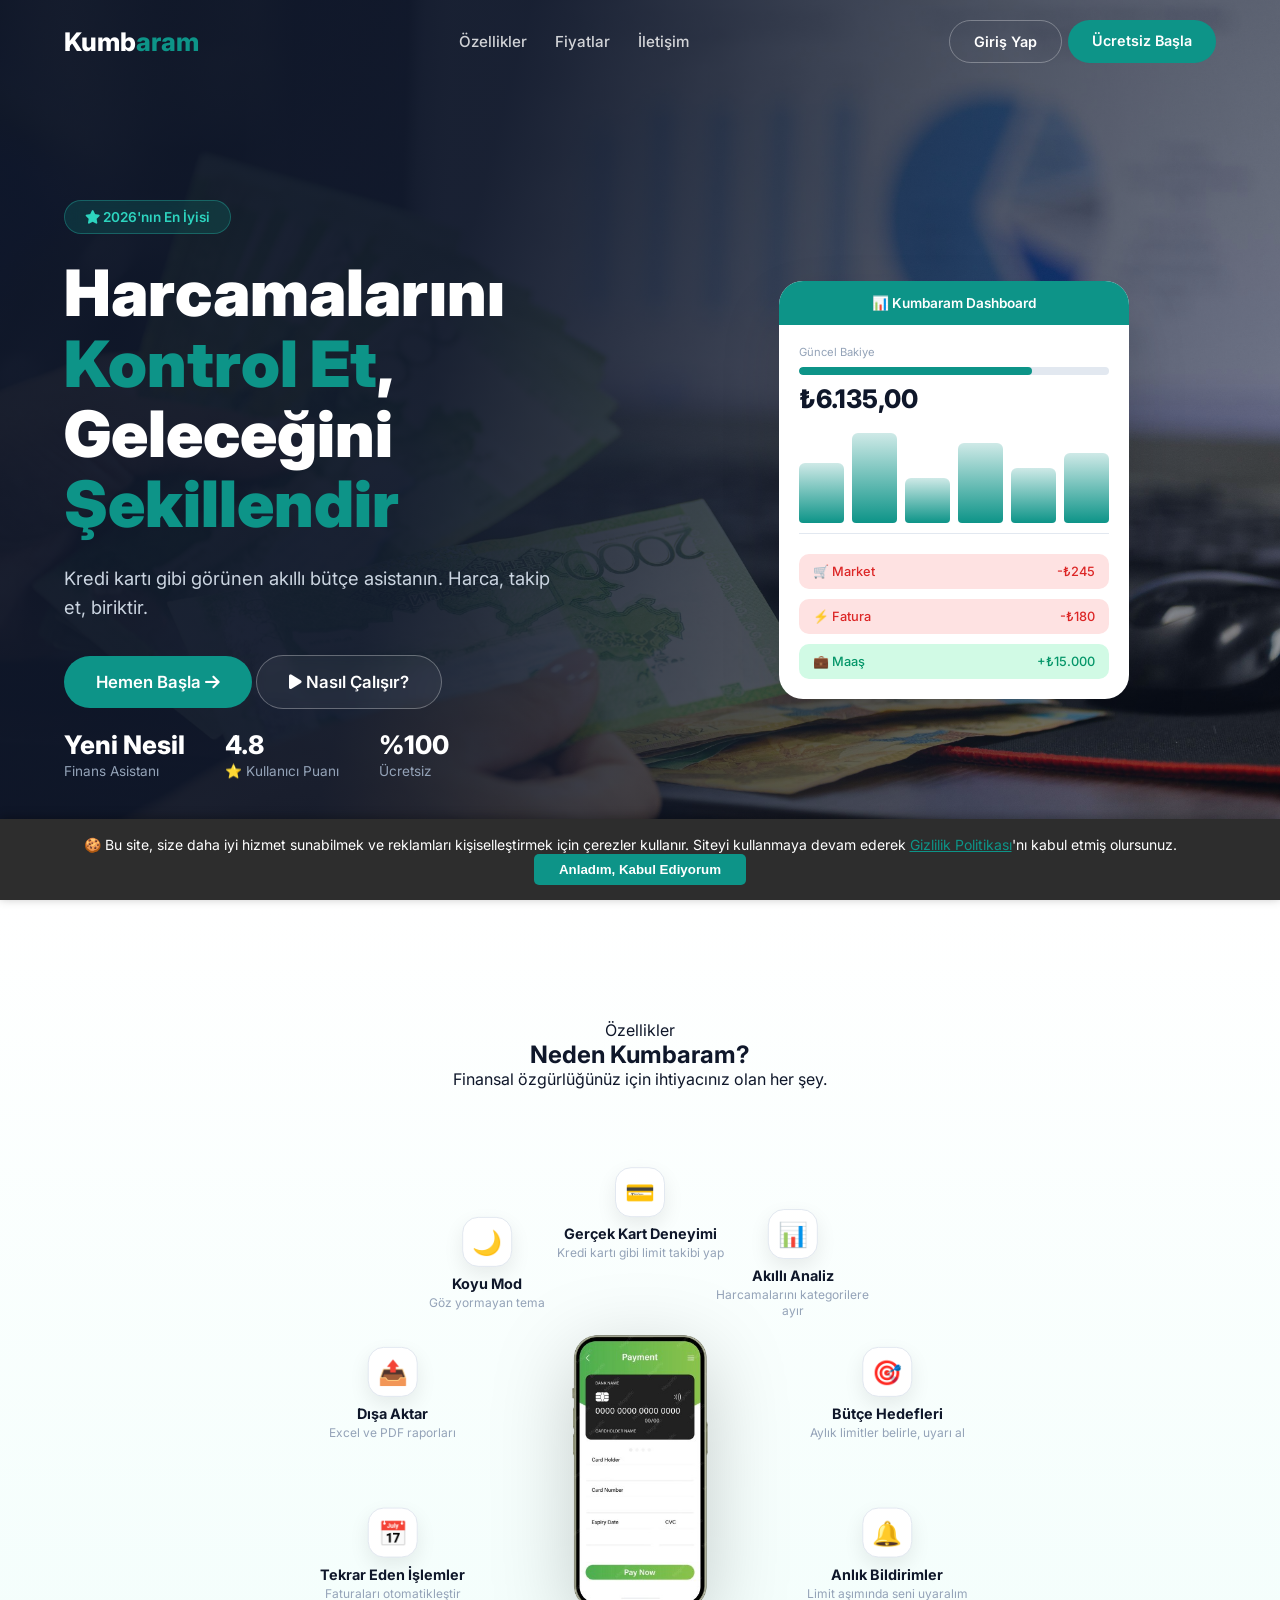
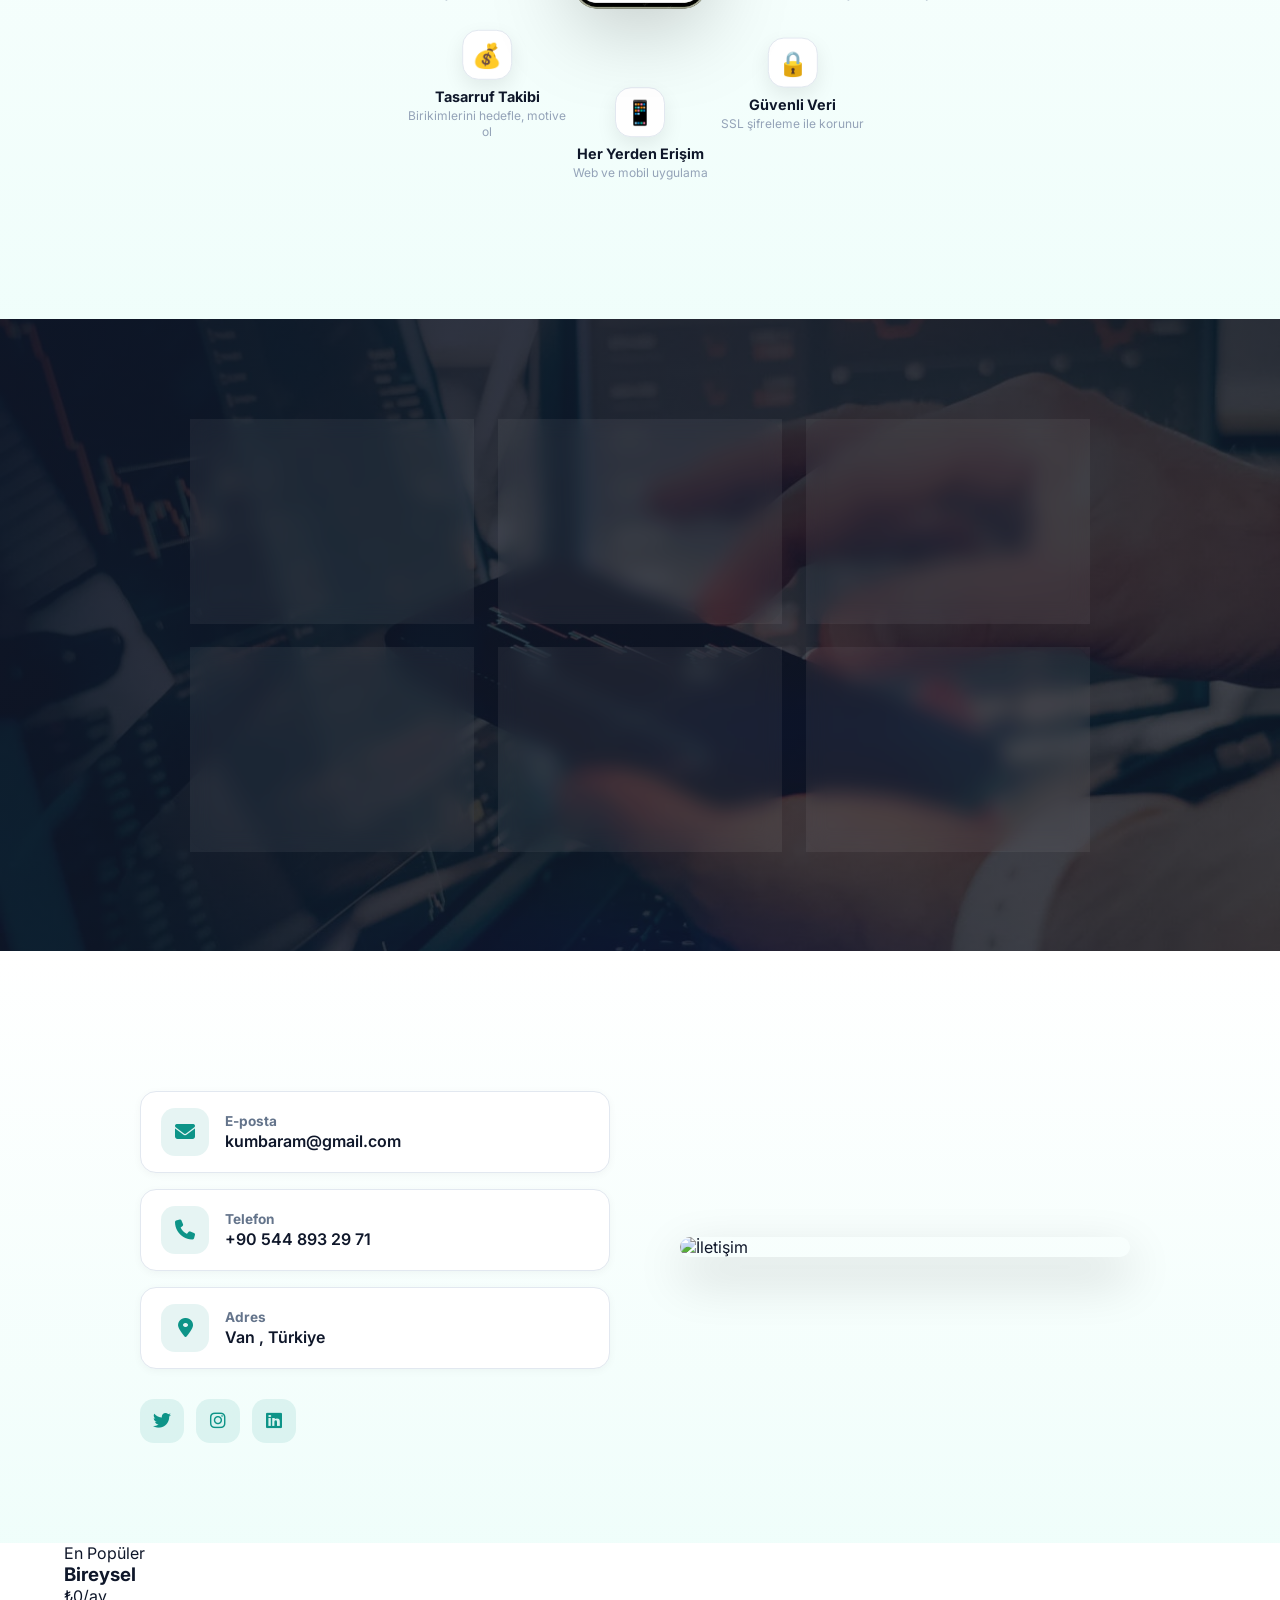
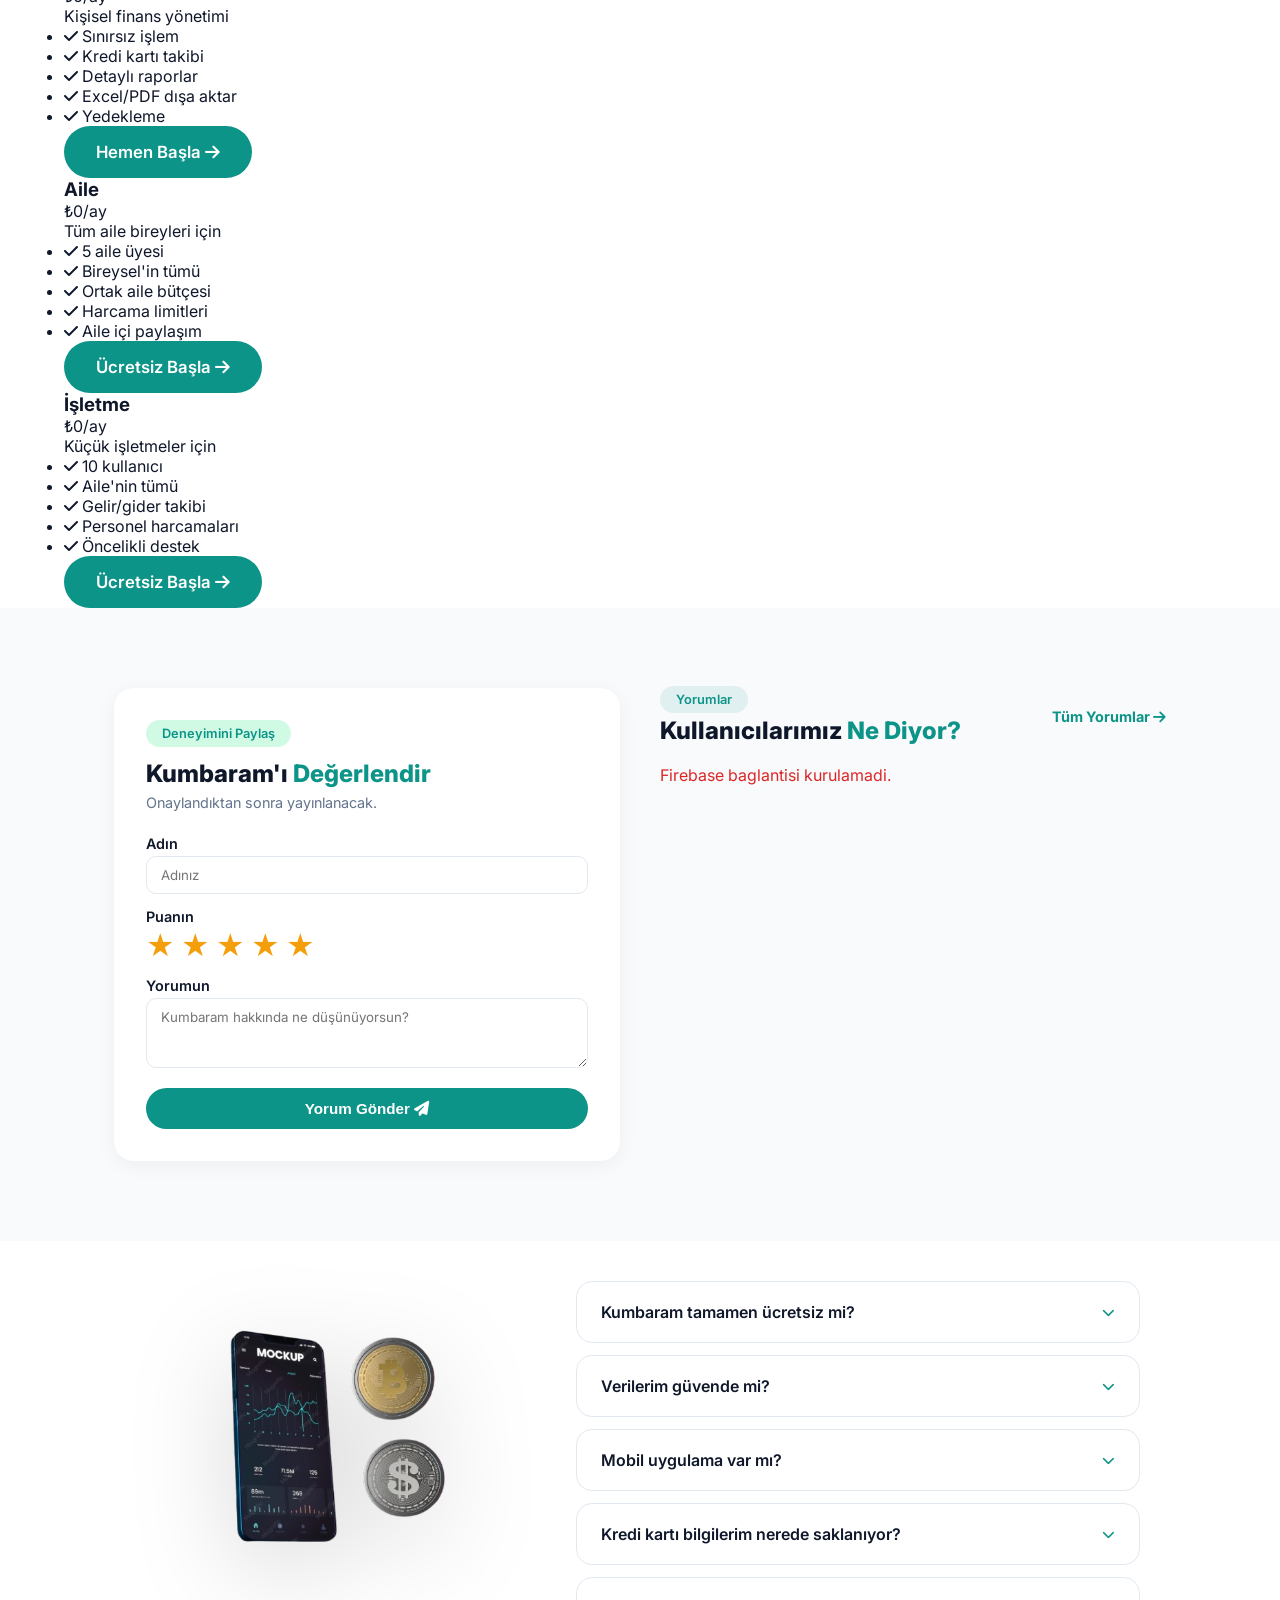
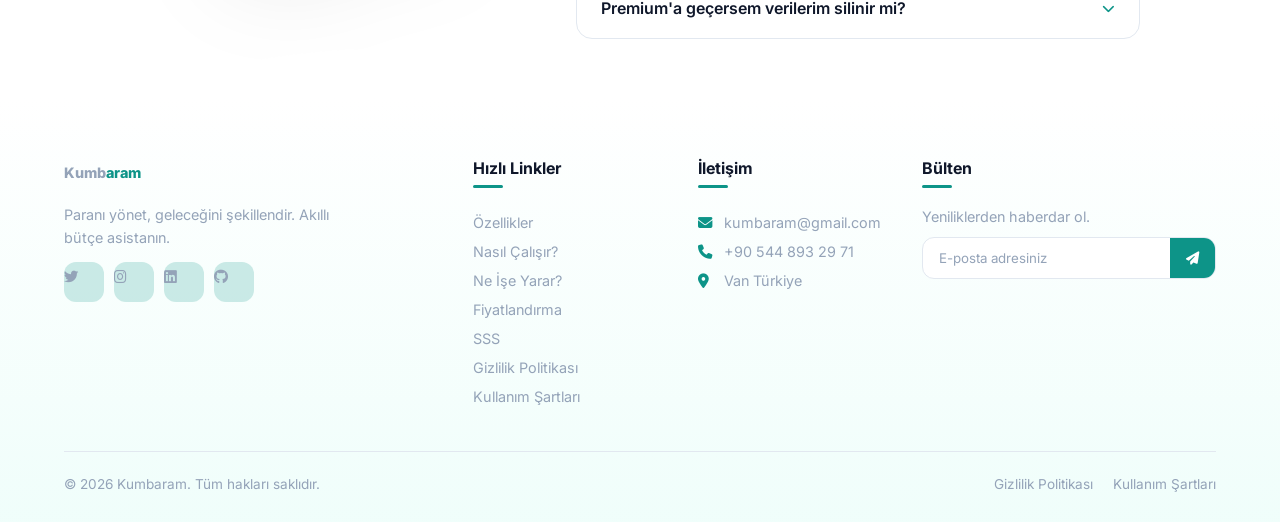
==== commit 9ef1b2e9: "Update index.html" ====
--- a/index.html
+++ b/index.html
@@ -12,8 +12,11 @@
     <link rel="stylesheet" href="https://cdnjs.cloudflare.com/ajax/libs/font-awesome/6.7.2/css/all.min.css">
     <link rel="stylesheet" href="style.css">
 
+    
     <link rel="icon" type="image/svg+xml" href="data:image/svg+xml,%3Csvg xmlns='http://www.w3.org/2000/svg' viewBox='0 0 100 100'%3E%3Crect width='100' height='100' rx='20' fill='%230D9488'/%3E%3Ctext y='.75em' x='50' text-anchor='middle' font-size='65'%3E💰%3C/text%3E%3C/svg%3E">
+  
     
+    <script async src="https://pagead2.googlesyndication.com/pagead/js/adsbygoogle.js?client=ca-pub-3011151012839494" crossorigin="anonymous"></script>  
     <script type="module">
     import { initializeApp } from "https://www.gstatic.com/firebasejs/11.6.0/firebase-app.js";
     import { getFirestore, collection, addDoc, query, where, getDocs, onSnapshot } from "https://www.gstatic.com/firebasejs/11.6.0/firebase-firestore.js";
--- a/style.css
+++ b/style.css
@@ -1,4 +1,3 @@
-
 :root {
     --primary: #0D9488;
     --primary-dark: #0F766E;
@@ -10,43 +9,32 @@
     --font: "Inter", sans-serif;
 }
 
-* { margin: 0; padding: 0; box-sizing: border-box; }
+* { margin: 0; padding: 0; box-sizing: border-box; max-width: 100%; }
 html { scroll-behavior: smooth; }
 body { 
     font-family: var(--font); 
     background: var(--white); 
     color: var(--dark); 
     overflow-x: hidden;
-    max-width: 100vw;
-}
-
-* { 
-    margin: 0; 
-    padding: 0; 
-    box-sizing: border-box; 
-    max-width: 100%; 
 }
 .container { max-width: 1200px; margin: 0 auto; padding: 0 24px; }
 
-/* HEADER GÜNCELLEME */
+/* HEADER */
 .header { 
     position: fixed; top: 0; left: 0; width: 100%; z-index: 1000; 
     padding: 20px 0; transition: all 0.4s ease;
     background: transparent;
 }
-
 .header.scrolled {
     padding: 12px 0;
     background: rgba(255, 255, 255, 0.9);
     backdrop-filter: blur(15px);
     box-shadow: 0 4px 20px rgba(0,0,0,0.1);
 }
-
 .header .container { display: flex; align-items: center; justify-content: space-between; }
 .logo { font-size: 1.6rem; font-weight: 800; color: var(--white); text-decoration: none; transition: color 0.3s; }
 .header.scrolled .logo { color: var(--dark); }
 .logo span { color: var(--primary); }
-
 .nav-menu { display: flex; gap: 28px; }
 .nav-menu a { text-decoration: none; color: rgba(255,255,255,0.8); font-weight: 500; font-size: 0.95rem; transition: all 0.3s; }
 .header.scrolled .nav-menu a { color: var(--dark); }
@@ -61,16 +49,13 @@
 }
 .btn-primary { background: var(--primary); color: white; }
 .btn-primary:hover { background: var(--primary-dark); transform: translateY(-3px); box-shadow: 0 10px 25px rgba(13,148,136,0.4); }
-
 .btn-outline-nav { border: 1.5px solid rgba(255,255,255,0.3); color: var(--white); }
 .header.scrolled .btn-outline-nav { border-color: #E2E8F0; color: var(--dark); }
-
 .btn-outline-white { border: 1.5px solid rgba(255,255,255,0.3); color: var(--white); background: rgba(255,255,255,0.05); backdrop-filter: blur(5px); }
 .btn-outline-white:hover { background: var(--white); color: var(--dark); }
-
 .btn-lg { padding: 16px 32px; font-size: 1.05rem; }
 
-/* HERO GÜNCELLEME (ARKA PLAN RESİMLİ) */
+/* HERO */
 .hero {
     min-height: 100vh;
     display: flex;
@@ -80,94 +65,33 @@
     color: var(--white);
     padding-top: 80px;
 }
-
 .hero-bg-overlay {
     position: absolute;
     top: 0; left: 0; width: 100%; height: 100%;
-    /* RESİM BURAYA EKLENECEK: images/arkaplan.jpg */
     background-image: linear-gradient(105deg, rgba(15, 23, 42, 0.95) 35%, rgba(15, 23, 42, 0.4) 100%), 
                       url('images/pexels-bia-limova-1908542654-33175666.jpg');
     background-size: cover;
     background-position: center;
     z-index: 1;
 }
-
 .hero .container { 
     display: grid; grid-template-columns: 1.2fr 0.8fr; 
     gap: 60px; align-items: center; position: relative; z-index: 2; 
 }
-
 .hero-badge { 
     display: inline-block; background: var(--primary-light); color: #2DD4BF; 
     padding: 8px 20px; border-radius: 20px; font-size: 0.85rem; font-weight: 600; margin-bottom: 24px;
     border: 1px solid rgba(45, 212, 191, 0.3); backdrop-filter: blur(10px);
 }
-
 .hero-content h1 { font-size: clamp(2.5rem, 5vw, 4rem); font-weight: 900; line-height: 1.1; margin-bottom: 24px; }
 .hero-content h1 span { color: var(--primary); }
 .hero-content p { font-size: 1.15rem; color: #CBD5E1; margin-bottom: 32px; max-width: 500px; line-height: 1.6; }
-
 .hero-stats { display: flex; gap: 40px; margin-top: 20px; }
 .stat strong { display: block; font-size: 1.6rem; font-weight: 800; color: var(--white); }
 .stat span { font-size: 0.85rem; color: #94A3B8; }
 
-/* KREDİ KARTI VE EFEKTLER */
-/* KARTIN ANA YAPISI */
-.hero-visual { 
-    perspective: 1000px; /* 3D derinlik için şart */
-}
-
-.credit-card {
-    width: 380px; 
-    padding: 32px;
-    background: linear-gradient(135deg, rgba(30, 41, 59, 0.8), rgba(15, 23, 42, 0.95));
-    border-radius: 24px; 
-    color: white;
-    border: 1px solid rgba(255,255,255,0.1);
-    backdrop-filter: blur(20px);
-    box-shadow: 0 40px 80px rgba(0,0,0,0.4);
-    
-    /* Animasyon ve Geçişler */
-    transition: transform 0.1s ease-out, box-shadow 0.3s ease;
-    transform-style: preserve-3d;
-    position: relative;
-    overflow: hidden; /* Parlama efekti dışarı taşmasın */
-}
-
-/* Parlama (Glow/Glass) Efekti */
-.credit-card::after {
-    content: '';
-    position: absolute;
-    top: -150%;
-    left: -150%;
-    width: 300%;
-    height: 300%;
-    background: radial-gradient(circle, rgba(255,255,255,0.1) 0%, transparent 70%);
-    transition: 0.1s;
-    pointer-events: none;
-}
-
-/* Kartın içindeki yazıların biraz önde durması (3D hissi) */
-.card-number, .card-limit, .card-chip {
-    transform: translateZ(50px);
-}
-
-/* Uçuşan kartları biraz daha kaotik ve yavaş yapalım */
-.fc-1 { animation: floatCard 7s ease-in-out infinite; }
-.fc-2 { animation: floatCard 9s ease-in-out 0.5s infinite; }
-.fc-3 { animation: floatCard 8s ease-in-out 1s infinite; }
-
-@keyframes floatCard {
-    0%, 100% { transform: translateY(0) translateX(0); }
-    33% { transform: translateY(-15px) translateX(10px); }
-    66% { transform: translateY(5px) translateX(-10px); }
-}
-
-
-
-/* ============================================
-   ANİMASYONLU DASHBOARD MOCKUP
-   ============================================ */
+/* DASHBOARD MOCKUP */
+.hero-visual { perspective: 1000px; }
 .dashboard-mockup {
     width: 350px;
     background: white;
@@ -176,1213 +100,155 @@
     overflow: hidden;
     animation: float 6s ease-in-out infinite;
 }
-
-.dash-header {
-    background: var(--primary);
-    color: white;
-    padding: 14px 20px;
-    font-size: 0.85rem;
-    font-weight: 600;
-    text-align: center;
-}
-
-.dash-body {
-    padding: 20px;
-}
-
-.dash-balance {
-    margin-bottom: 20px;
-}
-
-.dash-balance small {
-    display: block;
-    color: var(--gray);
-    font-size: 0.7rem;
-    margin-bottom: 8px;
-}
-
-.balance-bar {
-    width: 100%;
-    height: 8px;
-    background: #E2E8F0;
-    border-radius: 4px;
-    overflow: hidden;
-    margin-bottom: 8px;
-}
-
-.balance-fill {
-    height: 100%;
-    background: var(--primary);
-    border-radius: 4px;
-    width: 0%;
-    animation: fillBar 3s ease-out forwards;
-}
-
-.dash-balance strong {
-    font-size: 1.6rem;
-    font-weight: 800;
-    color: var(--dark);
-}
-
-@keyframes fillBar {
-    from { width: 0%; }
-    to { width: 75%; }
-}
-
-/* Grafik çubukları */
-.dash-chart {
-    display: flex;
-    align-items: flex-end;
-    gap: 8px;
-    height: 100px;
-    margin-bottom: 20px;
-    padding-bottom: 10px;
-    border-bottom: 1px solid #E2E8F0;
-}
-
-.chart-bar {
-    flex: 1;
-    background: linear-gradient(to top, var(--primary), var(--primary-light));
-    border-radius: 6px 6px 4px 4px;
-    animation: growBar 1s ease-out forwards;
-    transform-origin: bottom;
-    transform: scaleY(0);
-}
-
-@keyframes growBar {
-    from { transform: scaleY(0); }
-    to { transform: scaleY(1); }
-}
-
-/* İşlemler */
-.dash-transactions {
-    display: flex;
-    flex-direction: column;
-    gap: 10px;
-}
-
-.dash-tx {
-    display: flex;
-    justify-content: space-between;
-    align-items: center;
-    padding: 10px 14px;
-    border-radius: 10px;
-    font-size: 0.8rem;
-    font-weight: 500;
-    opacity: 0;
-    animation: fadeIn 0.6s ease-out forwards;
-}
-
+.dash-header { background: var(--primary); color: white; padding: 14px 20px; font-size: 0.85rem; font-weight: 600; text-align: center; }
+.dash-body { padding: 20px; }
+.dash-balance { margin-bottom: 20px; }
+.dash-balance small { display: block; color: var(--gray); font-size: 0.7rem; margin-bottom: 8px; }
+.balance-bar { width: 100%; height: 8px; background: #E2E8F0; border-radius: 4px; overflow: hidden; margin-bottom: 8px; }
+.balance-fill { height: 100%; background: var(--primary); border-radius: 4px; width: 0%; animation: fillBar 3s ease-out forwards; }
+.dash-balance strong { font-size: 1.6rem; font-weight: 800; color: var(--dark); }
+@keyframes fillBar { from { width: 0%; } to { width: 75%; } }
+.dash-chart { display: flex; align-items: flex-end; gap: 8px; height: 100px; margin-bottom: 20px; padding-bottom: 10px; border-bottom: 1px solid #E2E8F0; }
+.chart-bar { flex: 1; background: linear-gradient(to top, var(--primary), var(--primary-light)); border-radius: 6px 6px 4px 4px; animation: growBar 1s ease-out forwards; transform-origin: bottom; transform: scaleY(0); }
+@keyframes growBar { from { transform: scaleY(0); } to { transform: scaleY(1); } }
+.dash-transactions { display: flex; flex-direction: column; gap: 10px; }
+.dash-tx { display: flex; justify-content: space-between; align-items: center; padding: 10px 14px; border-radius: 10px; font-size: 0.8rem; font-weight: 500; opacity: 0; animation: fadeIn 0.6s ease-out forwards; }
 .dash-tx:nth-child(1) { animation-delay: 1.2s; }
 .dash-tx:nth-child(2) { animation-delay: 1.5s; }
 .dash-tx:nth-child(3) { animation-delay: 1.8s; }
-
 .dash-tx.red { background: #FEE2E2; color: #DC2626; }
 .dash-tx.green { background: #D1FAE5; color: #059669; }
-
-@keyframes fadeIn {
-    from { opacity: 0; transform: translateY(10px); }
-    to { opacity: 1; transform: translateY(0); }
-}
-
-/* Bakiye sayacı */
-#balanceText {
-    display: inline-block;
-}
-
-/* Responsive */
-@media (max-width: 900px) {
-    .dashboard-mockup {
-        width: 300px;
-    }
-}
-/* ============================================
-   ÖZELLİKLER - ORBİT
-   ============================================ */
+@keyframes fadeIn { from { opacity: 0; transform: translateY(10px); } to { opacity: 1; transform: translateY(0); } }
+#balanceText { display: inline-block; }
+
+/* ÖZELLİKLER - ORBİT */
 .features {
     padding: 120px 0;
     background: linear-gradient(180deg, var(--white) 0%, rgba(204, 251, 241, 0.3) 100%);
     text-align: center;
     overflow: hidden;
 }
-
-.features-orbit {
-    position: relative;
-    width: 650px;
-    height: 650px;
-    margin: 60px auto 0;
-}
-
-/* Ortadaki telefon */
-.orbit-center {
-    position: absolute;
-    top: 50%; left: 50%;
-    transform: translate(-50%, -50%);
-    z-index: 10;
-}
-
-.orbit-phone {
-    width: 300px !important;
-    max-width: 300px !important;
-    min-width: 300px !important;
-    filter: drop-shadow(0 20px 40px rgba(0,0,0,0.2));
-}
-/* Dairesel halka - ÖNCE DURUR, SONRA DÖNER */
-.orbit-ring {
-    position: absolute;
-    top: 50%; left: 50%;
-    width: 100%;
-    height: 100%;
-    transform: translate(-50%, -50%);
-    animation: orbitRotate 25s linear infinite;
-    animation-delay: 4s; /* 4 saniye sonra dönmeye başlar */
-}
-
-@keyframes orbitRotate {
-    from { transform: translate(-50%, -50%) rotate(0deg); }
-    to { transform: translate(-50%, -50%) rotate(360deg); }
-}
-
-/* Her bir özellik */
+.features-orbit { position: relative; width: 650px; height: 650px; margin: 60px auto 0; }
+.orbit-center { position: absolute; top: 50%; left: 50%; transform: translate(-50%, -50%); z-index: 10; }
+.orbit-phone { width: 300px !important; max-width: 300px !important; min-width: 300px !important; filter: drop-shadow(0 20px 40px rgba(0,0,0,0.2)); }
+.orbit-ring { position: absolute; top: 50%; left: 50%; width: 100%; height: 100%; transform: translate(-50%, -50%); animation: orbitRotate 25s linear infinite; animation-delay: 4s; }
+@keyframes orbitRotate { from { transform: translate(-50%, -50%) rotate(0deg); } to { transform: translate(-50%, -50%) rotate(360deg); } }
 .orbit-item {
-    position: absolute;
-    top: 50%; left: 50%;
+    position: absolute; top: 50%; left: 50%;
     transform: translate(-50%, -50%) rotate(var(--angle)) translateY(-260px) rotate(calc(-1 * var(--angle)));
     opacity: 0;
     animation: orbitFadeIn 0.8s ease forwards, orbitFloat 3s ease-in-out infinite;
     animation-delay: var(--delay), calc(var(--delay) + 0.8s);
-    text-align: center;
-    width: 170px;
-}
-
+    text-align: center; width: 170px;
+}
 @keyframes orbitFadeIn {
-    from { 
-        opacity: 0; 
-        transform: translate(-50%, -50%) rotate(var(--angle)) translateY(-300px) rotate(calc(-1 * var(--angle))); 
-    }
-    to { 
-        opacity: 1; 
-        transform: translate(-50%, -50%) rotate(var(--angle)) translateY(-260px) rotate(calc(-1 * var(--angle))); 
-    }
-}
-
-@keyframes orbitFloat {
-    0%, 100% { margin-top: 0; }
-    50% { margin-top: -8px; }
-}
-
-.orbit-icon {
-    width: 50px;
-    height: 50px;
-    background: white;
-    border-radius: 16px;
-    display: flex;
-    align-items: center;
-    justify-content: center;
-    font-size: 24px;
-    box-shadow: 0 8px 20px rgba(0,0,0,0.08);
-    margin: 0 auto 8px;
-    border: 1px solid #E2E8F0;
-}
-
-.orbit-item strong {
-    display: block;
-    font-size: 0.9rem;
-    font-weight: 700;
-    color: var(--dark);
-    margin-bottom: 3px;
-}
-
-.orbit-item span {
-    display: block;
-    font-size: 0.75rem;
-    color: var(--gray);
-    line-height: 1.3;
-}
-
-/* Responsive */
-@media (max-width: 768px) {
-    .features-orbit {
-        width: 450px;
-        height: 450px;
-    }
-    
-   
-    
-
-
-
-    .orbit-item {
-        width: 130px;
-        transform: translate(-50%, -50%) rotate(var(--angle)) translateY(-180px) rotate(calc(-1 * var(--angle)));
-    }
-    
-    @keyframes orbitFadeIn {
-        from { transform: translate(-50%, -50%) rotate(var(--angle)) translateY(-210px) rotate(calc(-1 * var(--angle))); }
-        to { transform: translate(-50%, -50%) rotate(var(--angle)) translateY(-180px) rotate(calc(-1 * var(--angle))); }
-    }
-    
-    .orbit-icon { width: 40px; height: 40px; font-size: 18px; }
-    .orbit-item strong { font-size: 0.75rem; }
-    .orbit-item span { font-size: 0.65rem; }
-}
-
-@media (max-width: 480px) {
-    .features-orbit {
-        width: 350px;
-        height: 350px;
-    }
-    
-    .orbit-phone { width: 90px; }
-    
-    .orbit-item {
-        width: 100px;
-        transform: translate(-50%, -50%) rotate(var(--angle)) translateY(-140px) rotate(calc(-1 * var(--angle)));
-    }
-    
-    @keyframes orbitFadeIn {
-        from { transform: translate(-50%, -50%) rotate(var(--angle)) translateY(-160px) rotate(calc(-1 * var(--angle))); }
-        to { transform: translate(-50%, -50%) rotate(var(--angle)) translateY(-140px) rotate(calc(-1 * var(--angle))); }
-    }
-    
-    .orbit-icon { width: 34px; height: 34px; font-size: 16px; }
-    .orbit-item strong { font-size: 0.7rem; }
-    .orbit-item span { font-size: 0.6rem; }
-}
-
-/* ============================================
-   NASIL ÇALIŞIR - YATAY KARTLAR
-   ============================================ */
-.how-it-works {
-    padding: 100px 0;
-    background: linear-gradient(180deg, rgba(204, 251, 241, 0.25) 0%, var(--white) 100%);
-}
-
-.steps-grid {
-    display: grid;
-    grid-template-columns: repeat(3, 1fr);
-    gap: 30px;
-    max-width: 900px;
-    margin: 0 auto 50px;
-}
-
-.step-card-horizontal {
-    background: white;
-    padding: 36px 28px;
-    border-radius: 24px;
-    text-align: center;
-    position: relative;
-    transition: all 0.3s;
-    border: 1px solid #E2E8F0;
-}
-
-.step-card-horizontal:hover {
-    transform: translateY(-8px);
-    box-shadow: 0 20px 50px rgba(0,0,0,0.1);
-    border-color: var(--primary-light);
-}
-
-.step-badge {
-    position: absolute;
-    top: -18px;
-    left: 50%;
-    transform: translateX(-50%);
-    width: 36px;
-    height: 36px;
-    background: var(--primary);
-    color: white;
-    font-weight: 800;
-    font-size: 1rem;
-    border-radius: 50%;
-    display: flex;
-    align-items: center;
-    justify-content: center;
-    box-shadow: 0 8px 20px rgba(13,148,136,0.3);
-}
-
-.step-icon-big {
-    font-size: 48px;
-    margin: 16px 0 16px;
-}
-
-.step-card-horizontal h3 {
-    font-size: 1.2rem;
-    font-weight: 700;
-    margin-bottom: 10px;
-    color: var(--dark);
-}
-
-.step-card-horizontal p {
-    font-size: 0.9rem;
-    color: var(--gray);
-    line-height: 1.6;
-}
-
-.steps-cta {
-    text-align: center;
-}
-
-/* Responsive */
-@media (max-width: 768px) {
-    .steps-grid {
-        grid-template-columns: 1fr;
-        max-width: 380px;
-    }
-}
-
-/* ============================================
-   NE İŞE YARAR
-   ============================================ */
-.benefits {
-    position: relative;
-    padding: 100px 0;
-    overflow: hidden;
-}
-
-.benefits-bg {
-    position: absolute;
-    top: 0; left: 0; width: 100%; height: 100%;
-}
-
-.benefits-bg-img {
-    width: 100%;
-    height: 100%;
-    object-fit: cover;
-}
-
-.benefits-overlay {
-    position: absolute;
-    top: 0; left: 0; width: 100%; height: 100%;
-    background: linear-gradient(135deg, rgba(15, 23, 42, 0.9) 0%, rgba(15, 23, 42, 0.75) 100%);
-}
-
-.benefits .container {
-    position: relative;
-    z-index: 2;
-}
-
-.benefits-grid {
-    display: grid;
-    grid-template-columns: repeat(3, 1fr);
-    gap: 24px;
-    max-width: 900px;
-    margin: 0 auto;
-}
-
-.benefit-card {
-    background: rgba(255, 255, 255, 0.06);
-    backdrop-filter: blur(10px);
-    border: 1px solid rgba(255, 255, 255, 0.1);
-    padding: 32px 24px;
-    border-radius: 20px;
-    text-align: center;
-    transition: all 0.3s;
-}
-
-.benefit-card:hover {
-    background: rgba(255, 255, 255, 0.12);
-    transform: translateY(-6px);
-    border-color: var(--primary);
-    box-shadow: 0 20px 40px rgba(0,0,0,0.3);
-}
-
-.benefit-icon {
-    font-size: 40px;
-    margin-bottom: 16px;
-}
-
-.benefit-card h3 {
-    font-size: 1.1rem;
-    font-weight: 700;
-    color: white;
-    margin-bottom: 10px;
-}
-
-.benefit-card p {
-    font-size: 0.88rem;
-    color: rgba(255, 255, 255, 0.7);
-    line-height: 1.5;
-}
-
-/* Responsive */
-@media (max-width: 768px) {
-    .benefits-grid {
-        grid-template-columns: 1fr 1fr;
-        gap: 16px;
-    }
-}
-
-@media (max-width: 480px) {
-    .benefits-grid {
-        grid-template-columns: 1fr;
-    }
-}
-
-
-/* ============================================
-   İLETİŞİM
-   ============================================ */
+    from { opacity: 0; transform: translate(-50%, -50%) rotate(var(--angle)) translateY(-300px) rotate(calc(-1 * var(--angle))); }
+    to { opacity: 1; transform: translate(-50%, -50%) rotate(var(--angle)) translateY(-260px) rotate(calc(-1 * var(--angle))); }
+}
+@keyframes orbitFloat { 0%, 100% { margin-top: 0; } 50% { margin-top: -8px; } }
+.orbit-icon { width: 50px; height: 50px; background: white; border-radius: 16px; display: flex; align-items: center; justify-content: center; font-size: 24px; box-shadow: 0 8px 20px rgba(0,0,0,0.08); margin: 0 auto 8px; border: 1px solid #E2E8F0; }
+.orbit-item strong { display: block; font-size: 0.9rem; font-weight: 700; color: var(--dark); margin-bottom: 3px; }
+.orbit-item span { display: block; font-size: 0.75rem; color: var(--gray); line-height: 1.3; }
+
+/* NE İŞE YARAR */
+.benefits { position: relative; padding: 100px 0; overflow: hidden; }
+.benefits-bg { position: absolute; top: 0; left: 0; width: 100%; height: 100%; }
+.benefits-bg-img { width: 100%; height: 100%; object-fit: cover; }
+.benefits-overlay { position: absolute; top: 0; left: 0; width: 100%; height: 100%; background: linear-gradient(135deg, rgba(15, 23, 42, 0.9) 0%, rgba(15, 23, 42, 0.75) 100%); }
+.benefits .container { position: relative; z-index: 2; }
+.benefits-grid { display: grid; grid-template-columns: repeat(3, 1fr); gap: 24px; max-width: 900px; margin: 0 auto; }
+.benefit-card { background: rgba(255, 255, 255, 0.06); backdrop-filter: blur(10px); border: 1px solid rgba(255, 255, 255, 0.1); padding: 32px 24px; border-radius: 20px; text-align: center; transition: all 0.3s; }
+.benefit-card:hover { background: rgba(255, 255, 255, 0.12); transform: translateY(-6px); border-color: var(--primary); box-shadow: 0 20px 40px rgba(0,0,0,0.3); }
+.benefit-icon { font-size: 40px; margin-bottom: 16px; }
+.benefit-card h3 { font-size: 1.1rem; font-weight: 700; color: white; margin-bottom: 10px; }
+.benefit-card p { font-size: 0.88rem; color: rgba(255, 255, 255, 0.7); line-height: 1.5; }
+/* İLETİŞİM */
 .contact {
     padding: 100px 0;
-    background: linear-gradient(135deg, #0F172A, #1E293B);
-}
-
-.contact .section-header .section-tag {
-    background: rgba(255,255,255,0.15);
-    color: white;
-}
-
-.contact .section-header h2 {
-    color: white;
-}
-
-.contact .section-header h2 span {
-    color: #F59E0B;
-}
-
-.contact .section-header p {
-    color: rgba(255,255,255,0.8);
-}
-
-.contact-layout {
-    display: grid;
-    grid-template-columns: 1fr 1fr;
-    gap: 60px;
-    align-items: center;
-    max-width: 1000px;
-    margin: 0 auto;
-}
-
-.contact-items {
-    display: flex;
-    flex-direction: column;
-    gap: 16px;
-    margin-bottom: 30px;
-}
-
-.contact-item {
-    display: flex;
-    align-items: center;
-    gap: 16px;
-    padding: 16px 20px;
-    background: rgba(255,255,255,0.1);
-    backdrop-filter: blur(10px);
-    border-radius: 16px;
-    border: 1px solid rgba(255,255,255,0.15);
-    transition: all 0.3s;
-}
-
-.contact-item:hover {
-    background: rgba(255,255,255,0.2);
-}
-
-.contact-item-icon {
-    width: 48px;
-    height: 48px;
-    background: rgba(255,255,255,0.2);
-    border-radius: 14px;
-    display: flex;
-    align-items: center;
-    justify-content: center;
-    flex-shrink: 0;
-}
-
-.contact-item-icon i {
-    color: white;
-    font-size: 20px;
-}
-
-.contact-item h4 {
-    font-size: 0.85rem;
-    color: rgba(255,255,255,0.7);
-    margin-bottom: 2px;
-}
-
-.contact-item p {
-    font-weight: 600;
-    font-size: 1rem;
-    color: white;
-}
-
-.contact-social {
-    display: flex;
-    gap: 12px;
-}
-
-.contact-social a {
-    width: 44px;
-    height: 44px;
-    background: rgba(255,255,255,0.15);
-    border-radius: 14px;
-    display: flex;
-    align-items: center;
-    justify-content: center;
-    color: white;
-    text-decoration: none;
-    font-size: 18px;
-    transition: all 0.3s;
-}
-
-.contact-social a:hover {
-    background: white;
-    color: var(--primary);
-}
-
-.contact-image-side {
-    display: flex;
-    justify-content: center;
-}
-
-.contact-img {
-    width: 100%;
-    max-width: 450px;
-    height: auto;
-    border-radius: 24px;
-    box-shadow: 0 20px 50px rgba(0,0,0,0.2);
-}
-
-@media (max-width: 768px) {
-    .contact-layout {
-        grid-template-columns: 1fr;
-        gap: 40px;
-    }
-    
-    .contact-img {
-        max-width: 350px;
-    }
-}
-/* ============================================
-   FİYATLANDIRMA
-   ============================================ */
-.pricing {
-    padding: 100px 0;
-     background: linear-gradient(180deg, var(--white) 0%, rgba(204, 251, 241, 0.3) 100%);
-}
-
-.pricing-grid {
-    display: grid;
-    grid-template-columns: repeat(3, 1fr);
-    gap: 24px;
-    max-width: 950px;
-    margin: 0 auto;
-}
-
-.pricing-card {
-    background: white;
-    padding: 36px 28px;
-    border-radius: 24px;
-    text-align: center;
-    border: 1px solid #E2E8F0;
-    transition: all 0.3s;
-    position: relative;
-}
-
-.pricing-card:hover {
-    transform: translateY(-8px);
-    box-shadow: 0 20px 50px rgba(0,0,0,0.1);
-}
-
-.pricing-card.featured {
-    border-color: var(--primary);
-    box-shadow: 0 20px 50px rgba(13,148,136,0.12);
-    transform: scale(1.04);
-}
-
-.pricing-card.featured:hover {
-    transform: scale(1.04) translateY(-8px);
-}
-
-.pricing-card h3 {
-    font-size: 1.2rem;
-    font-weight: 700;
-    margin-bottom: 16px;
-}
-
-.pricing-price {
-    font-size: 3rem;
-    font-weight: 900;
-    color: var(--dark);
-    margin-bottom: 8px;
-}
-
-.pricing-price span {
-    font-size: 0.9rem;
-    color: var(--gray);
-    font-weight: 500;
-}
-
-.pricing-card > p {
-    font-size: 0.85rem;
-    color: var(--gray);
-    margin-bottom: 28px;
-}
-
-.pricing-card ul {
-    list-style: none;
-    text-align: left;
-    margin-bottom: 28px;
-}
-
-.pricing-card ul li {
-    padding: 8px 0;
-    font-size: 0.9rem;
-    color: var(--dark);
-}
-
-.pricing-card ul li i.fa-check {
-    color: #10B981;
-    margin-right: 8px;
-}
-
-.pricing-card ul li i.fa-times {
-    color: #EF4444;
-    margin-right: 8px;
-}
-
-.pricing-card ul li.disabled {
-    color: var(--gray);
-}
-
-.popular-badge {
-    position: absolute;
-    top: -14px;
-    left: 50%;
-    transform: translateX(-50%);
-    background: var(--primary);
-    color: white;
-    padding: 6px 20px;
-    border-radius: 20px;
-    font-size: 0.8rem;
-    font-weight: 600;
-}
-
-/* Responsive */
-@media (max-width: 768px) {
-    .pricing-grid {
-        grid-template-columns: 1fr;
-        max-width: 380px;
-    }
-    
-    .pricing-card.featured {
-        transform: scale(1);
-    }
-    
-    .pricing-card.featured:hover {
-        transform: translateY(-8px);
-    }
-}
-
-/* ============================================
-   YORUMLAR - SLIDER RENKLİ ARKA PLAN
-   ============================================ */
-.testimonials {
-    padding: 100px 0;
-    text-align: center;
-     background: linear-gradient(180deg, var(--white) 0%, rgba(204, 251, 241, 0.3) 100%);
-}
-
-.testimonials .container {
-    position: relative;
-    z-index: 2;
-}
-
-.testimonials-slider {
-    max-width: 650px;
-    margin: 0 auto 30px;
-    min-height: 280px;
-}
-
-.testimonial-slide {
-    display: none;
-    animation: fadeSlide 0.5s ease;
-}
-
-.testimonial-slide.active {
-    display: block;
-}
-
-@keyframes fadeSlide {
-    from { opacity: 0; transform: translateY(20px); }
-    to { opacity: 1; transform: translateY(0); }
-}
-
-.testimonial-quote {
-    font-size: 80px;
-    color: var(--primary);
-    font-family: serif;
-    line-height: 0.5;
-    margin-bottom: 16px;
-    opacity: 0.6;
-}
-
-.testimonial-body {
-    font-size: 1.05rem;
-    color: rgba(255,255,255,0.9);
-    line-height: 1.8;
-    margin-bottom: 28px;
-    font-style: italic;
-}
-
-.testimonial-profile {
-    display: flex;
-    align-items: center;
-    justify-content: center;
-    gap: 14px;
-    margin-bottom: 12px;
-}
-
-.testimonial-profile img {
-    width: 56px;
-    height: 56px;
-    border-radius: 50%;
-    object-fit: cover;
-    border: 3px solid var(--primary);
-}
-
-.testimonial-profile strong {
-    color: white;
-    font-size: 1rem;
-}
-
-.testimonial-profile span {
-    color: rgba(255,255,255,0.6);
-    font-size: 0.85rem;
-    display: block;
-}
-
-.testimonial-stars i {
-    color: #F59E0B;
-    font-size: 1.1rem;
-    margin: 0 2px;
-}
-
-.testimonial-dots {
-    display: flex;
-    justify-content: center;
-    gap: 10px;
-}
-
-.dot {
-    width: 12px;
-    height: 12px;
-    background: rgba(255,255,255,0.3);
-    border-radius: 50%;
-    cursor: pointer;
-    transition: all 0.3s;
-}
-
-.dot.active,
-.dot:hover {
-    background: var(--primary);
-    transform: scale(1.2);
-}
-
-@media (max-width: 600px) {
-    .testimonials-slider { min-height: 350px; }
-    .testimonial-body { font-size: 0.95rem; }
-}
-
-/* ============================================
-   SSS
-   ============================================ */
-.faq {
-    padding: 100px 0;
     background: linear-gradient(180deg, var(--white) 0%, rgba(204, 251, 241, 0.3) 100%);
 }
-
-.faq-layout {
-    display: grid;
-    grid-template-columns: 0.8fr 1.2fr;
-    gap: 60px;
-    align-items: center;
-    max-width: 1000px;
-    margin: 0 auto;
-}
-
-/* Sol - Telefon */
-.faq-image {
-    display: flex;
-    justify-content: center;
-    order: -1;
-}
-
-.faq-phone-img {
-    width: 500px;
-    filter: drop-shadow(0 25px 50px rgba(0,0,0,0.15));
-    animation: floatVertical 5s ease-in-out infinite;
-}
-
-/* Sağ - Sorular */
-.faq-content {
-    position: relative;
-    z-index: 1;
-}
-
-.faq-list {
-    display: flex;
-    flex-direction: column;
-    gap: 12px;
-}
-
-.faq-item {
-    background: white;
-    border-radius: 16px;
-    overflow: hidden;
-    border: 1px solid #E2E8F0;
-    transition: all 0.3s;
-}
-
-.faq-item:hover {
-    border-color: var(--primary-light);
-    box-shadow: 0 8px 25px rgba(0,0,0,0.05);
-}
-
-.faq-item[open] {
-    border-color: var(--primary);
-    box-shadow: 0 10px 30px rgba(13,148,136,0.1);
-}
-
-.faq-question {
-    padding: 20px 24px;
-    font-weight: 600;
-    font-size: 1rem;
-    cursor: pointer;
-    list-style: none;
-    display: flex;
-    justify-content: space-between;
-    align-items: center;
-    color: var(--dark);
-}
-
-.faq-question::after {
-    content: '\f078';
-    font-family: 'Font Awesome 6 Free';
-    font-weight: 900;
-    color: var(--primary);
-    font-size: 0.8rem;
-    transition: transform 0.3s;
-}
-
-.faq-item[open] .faq-question::after {
-    transform: rotate(180deg);
-}
-
-.faq-item[open] .faq-question {
-    color: var(--primary);
-    background: var(--primary-light);
-}
-
-.faq-answer {
-    padding: 0 24px 20px;
-}
-
-.faq-answer p {
-    color: var(--gray);
-    font-size: 0.92rem;
-    line-height: 1.7;
-}
-
-@keyframes floatVertical {
-    0%, 100% { transform: translateY(0); }
-    50% { transform: translateY(-12px); }
-}
-
-/* Responsive */
-@media (max-width: 768px) {
-    .faq-layout {
-        grid-template-columns: 1fr;
-        gap: 40px;
-    }
-    
-    .faq-image {
-        order: -1;
-    }
-    
-    .faq-phone-img {
-        width: 340px;
-    }
-}
-
-
-/* ============================================
-   FOOTER
-   ============================================ */
-.footer {
-    position: relative;
-    color: var(--dark);
-    margin-top: -1px;
-}
-
-.footer-wave {
-    line-height: 0;
-}
-
-.footer-wave svg {
-    width: 100%;
-    height: auto;
-    display: block;
-}
-
-.footer-wave path {
-    fill: var(--white);
-    animation: waveAnimation 4s ease-in-out infinite;
-}
-
-@keyframes waveAnimation {
-    0%, 100% { d: path("M0 50L48 42C96 34 192 18 288 18C384 18 480 34 576 42C672 50 768 50 864 42C960 34 1056 18 1152 18C1248 18 1344 34 1392 42L1440 50V100H1392C1344 100 1248 100 1152 100C1056 100 960 100 864 100C768 100 672 100 576 100C480 100 384 100 288 100C192 100 96 100 48 100H0V50Z"); }
-    50% { d: path("M0 40L48 50C96 60 192 30 288 30C384 30 480 60 576 50C672 40 768 40 864 50C960 60 1056 30 1152 30C1248 30 1344 60 1392 50L1440 40V100H1392C1344 100 1248 100 1152 100C1056 100 960 100 864 100C768 100 672 100 576 100C480 100 384 100 288 100C192 100 96 100 48 100H0V40Z"); }
-}
-
-.footer-main {
-    background: linear-gradient(180deg, var(--white) 0%, rgba(204, 251, 241, 0.3) 100%);
-    padding: 60px 0 30px;
-}
-
-.footer-grid {
-    display: grid;
-    grid-template-columns: 2fr 1fr 1fr 1.3fr;
-    gap: 40px;
-    margin-bottom: 40px;
-}
-
-.footer-logo {
-    font-size: 1.5rem;
-    font-weight: 800;
-    color: var(--dark);
-    text-decoration: none;
-    display: inline-block;
-    margin-bottom: 16px;
-}
-
+.contact .section-header .section-tag { background: rgba(13,148,136,0.1); color: var(--primary); }
+.contact .section-header h2 { color: var(--dark); }
+.contact .section-header h2 span { color: var(--primary); }
+.contact .section-header p { color: var(--gray); }
+.contact-layout { display: grid; grid-template-columns: 1fr 1fr; gap: 60px; align-items: center; max-width: 1000px; margin: 0 auto; }
+.contact-items { display: flex; flex-direction: column; gap: 16px; margin-bottom: 30px; }
+.contact-item { display: flex; align-items: center; gap: 16px; padding: 16px 20px; background: white; border-radius: 16px; border: 1px solid #E2E8F0; transition: all 0.3s; box-shadow: 0 2px 8px rgba(0,0,0,0.04); }
+.contact-item:hover { box-shadow: 0 8px 20px rgba(0,0,0,0.08); }
+.contact-item-icon { width: 48px; height: 48px; background: rgba(13,148,136,0.1); border-radius: 14px; display: flex; align-items: center; justify-content: center; flex-shrink: 0; }
+.contact-item-icon i { color: #0D9488; font-size: 20px; }
+.contact-item h4 { font-size: 0.85rem; color: #64748B; margin-bottom: 2px; }
+.contact-item p { font-weight: 600; font-size: 1rem; color: #0F172A; }
+.contact-social { display: flex; gap: 12px; }
+.contact-social a { width: 44px; height: 44px; background: rgba(13,148,136,0.1); border-radius: 14px; display: flex; align-items: center; justify-content: center; color: #0D9488; text-decoration: none; font-size: 18px; transition: all 0.3s; }
+.contact-social a:hover { background: #0D9488; color: white; }
+.contact-image-side { display: flex; justify-content: center; }
+.contact-img { width: 100%; max-width: 450px; height: auto; border-radius: 24px; box-shadow: 0 20px 50px rgba(0,0,0,0.2); }: 6px 20px; border-radius: 20px; font-size: 0.8rem; font-weight: 600; }
+
+/* SSS */
+.faq { padding: 100px 0; background: linear-gradient(180deg, var(--white) 0%, rgba(204, 251, 241, 0.3) 100%); }
+.faq-layout { display: grid; grid-template-columns: 0.8fr 1.2fr; gap: 60px; align-items: center; max-width: 1000px; margin: 0 auto; }
+.faq-image { display: flex; justify-content: center; order: -1; }
+.faq-phone-img { width: 500px; filter: drop-shadow(0 25px 50px rgba(0,0,0,0.15)); animation: floatVertical 5s ease-in-out infinite; }
+.faq-content { position: relative; z-index: 1; }
+.faq-list { display: flex; flex-direction: column; gap: 12px; }
+.faq-item { background: white; border-radius: 16px; overflow: hidden; border: 1px solid #E2E8F0; transition: all 0.3s; }
+.faq-item:hover { border-color: var(--primary-light); box-shadow: 0 8px 25px rgba(0,0,0,0.05); }
+.faq-item[open] { border-color: var(--primary); box-shadow: 0 10px 30px rgba(13,148,136,0.1); }
+.faq-question { padding: 20px 24px; font-weight: 600; font-size: 1rem; cursor: pointer; list-style: none; display: flex; justify-content: space-between; align-items: center; color: var(--dark); }
+.faq-question::after { content: '\f078'; font-family: 'Font Awesome 6 Free'; font-weight: 900; color: var(--primary); font-size: 0.8rem; transition: transform 0.3s; }
+.faq-item[open] .faq-question::after { transform: rotate(180deg); }
+.faq-item[open] .faq-question { color: var(--primary); background: var(--primary-light); }
+.faq-answer { padding: 0 24px 20px; }
+.faq-answer p { color: var(--gray); font-size: 0.92rem; line-height: 1.7; }
+@keyframes floatVertical { 0%, 100% { transform: translateY(0); } 50% { transform: translateY(-12px); } }
+
+/* FOOTER */
+.footer { position: relative; color: var(--dark); margin-top: -1px; }
+.footer-wave { line-height: 0; }
+.footer-wave svg { width: 100%; height: 60px; display: block; }
+.footer-wave path { fill: var(--white); }
+.footer-main { background: linear-gradient(180deg, var(--white) 0%, rgba(204, 251, 241, 0.3) 100%); padding: 60px 0 30px; }
+.footer-grid { display: grid; grid-template-columns: 2fr 1fr 1fr 1.3fr; gap: 40px; margin-bottom: 40px; }
+.footer-logo { font-size: 1.5rem; font-weight: 800; color: var(--dark); text-decoration: none; display: inline-block; margin-bottom: 16px; }
 .footer-logo span { color: var(--primary); }
-
-.footer-brand p {
-    color: var(--gray);
-    font-size: 0.9rem;
-    line-height: 1.6;
-    margin-bottom: 20px;
-    max-width: 280px;
-}
-
-.footer-social {
-    display: flex;
-    gap: 10px;
-}
-
-.footer-social a {
-    width: 40px;
-    height: 40px;
-    background: var(--primary-light);
-    border-radius: 12px;
-    display: flex;
-    align-items: center;
-    justify-content: center;
-    color: var(--primary);
-    text-decoration: none;
-    font-size: 16px;
-    transition: all 0.3s;
-    position: relative;
-    overflow: hidden;
-}
-
-.footer-social a::before {
-    content: '';
-    position: absolute;
-    top: 0; left: 0; width: 100%; height: 100%;
-    background: var(--primary);
-    transform: translateY(100%);
-    transition: transform 0.3s ease;
-    z-index: 0;
-}
-
-.footer-social a:hover::before {
-    transform: translateY(0);
-}
-
-.footer-social a:hover {
-    transform: translateY(-4px);
-    color: white;
-}
-
-.footer-social a i {
-    position: relative;
-    z-index: 1;
-}
-
-.footer-col h4 {
-    color: var(--dark);
-    font-size: 1rem;
-    margin-bottom: 20px;
-    position: relative;
-    padding-bottom: 10px;
-}
-
-.footer-col h4::after {
-    content: '';
-    position: absolute;
-    bottom: 0; left: 0;
-    width: 30px;
-    height: 3px;
-    background: var(--primary);
-    border-radius: 2px;
-    transition: width 0.3s;
-}
-
-.footer-col:hover h4::after {
-    width: 50px;
-}
-
-.footer-col a {
-    display: block;
-    color: var(--gray);
-    text-decoration: none;
-    padding: 6px 0;
-    font-size: 0.9rem;
-    transition: all 0.3s;
-    position: relative;
-}
-
-.footer-col a::before {
-    content: '›';
-    position: absolute;
-    left: -12px;
-    opacity: 0;
-    transition: all 0.3s;
-    color: var(--primary);
-    font-size: 1.2rem;
-}
-
-.footer-col a:hover {
-    color: var(--primary);
-    padding-left: 8px;
-}
-
-.footer-col a:hover::before {
-    opacity: 1;
-    left: -6px;
-}
-
-.footer-col p {
-    color: var(--gray);
-    font-size: 0.9rem;
-    margin-bottom: 12px;
-}
-
-.footer-contact-item {
-    display: flex;
-    align-items: center;
-    gap: 10px;
-    padding: 6px 0;
-    font-size: 0.9rem;
-    color: var(--gray);
-    transition: all 0.3s;
-}
-
-.footer-contact-item:hover {
-    color: var(--dark);
-    transform: translateX(4px);
-}
-
-.footer-contact-item i {
-    color: var(--primary);
-    width: 16px;
-    transition: transform 0.3s;
-}
-
-.footer-contact-item:hover i {
-    transform: scale(1.2);
-}
-
-.footer-newsletter {
-    display: flex;
-    background: white;
-    border-radius: 12px;
-    overflow: hidden;
-    border: 1px solid #E2E8F0;
-    transition: all 0.3s;
-}
-
-.footer-newsletter:focus-within {
-    border-color: var(--primary);
-    box-shadow: 0 0 0 3px rgba(13, 148, 136, 0.15);
-}
-
-.footer-newsletter input {
-    flex: 1;
-    padding: 12px 16px;
-    background: transparent;
-    border: none;
-    color: var(--dark);
-    font-family: var(--font);
-    outline: none;
-}
-
-.footer-newsletter input::placeholder {
-    color: var(--gray);
-}
-
-.footer-newsletter button {
-    padding: 12px 16px;
-    background: var(--primary);
-    color: white;
-    border: none;
-    cursor: pointer;
-    transition: all 0.3s;
-}
-
-.footer-newsletter button:hover {
-    background: var(--primary-dark);
-    padding: 12px 20px;
-}
-
-.footer-bottom {
-    display: flex;
-    justify-content: space-between;
-    align-items: center;
-    padding-top: 24px;
-    border-top: 1px solid #E2E8F0;
-    font-size: 0.85rem;
-    color: var(--gray);
-}
-
-.footer-bottom-links {
-    display: flex;
-    gap: 20px;
-}
-
-.footer-bottom-links a {
-    color: var(--gray);
-    text-decoration: none;
-    transition: color 0.3s;
-}
-
-.footer-bottom-links a:hover {
-    color: var(--primary);
-}
-
-@media (max-width: 768px) {
-    .footer-grid {
-        grid-template-columns: 1fr 1fr;
-        gap: 30px;
-    }
-    .footer-bottom {
-        flex-direction: column;
-        gap: 10px;
-        text-align: center;
-    }
-}
-
-@media (max-width: 480px) {
-    .footer-grid {
-        grid-template-columns: 1fr;
-    }
-}
-
-
+.footer-brand p { color: var(--gray); font-size: 0.9rem; line-height: 1.6; margin-bottom: 20px; max-width: 280px; }
+.footer-social { display: flex; gap: 10px; }
+.footer-social a { width: 40px; height: 40px; background: var(--primary-light); border-radius: 12px; display: flex; align-items: center; justify-content: center; color: var(--primary); text-decoration: none; font-size: 16px; transition: all 0.3s; position: relative; overflow: hidden; }
+.footer-social a::before { content: ''; position: absolute; top: 0; left: 0; width: 100%; height: 100%; background: var(--primary); transform: translateY(100%); transition: transform 0.3s ease; z-index: 0; }
+.footer-social a:hover::before { transform: translateY(0); }
+.footer-social a:hover { transform: translateY(-4px); color: white; }
+.footer-social a i { position: relative; z-index: 1; }
+.footer-col h4 { color: var(--dark); font-size: 1rem; margin-bottom: 20px; position: relative; padding-bottom: 10px; }
+.footer-col h4::after { content: ''; position: absolute; bottom: 0; left: 0; width: 30px; height: 3px; background: var(--primary); border-radius: 2px; transition: width 0.3s; }
+.footer-col:hover h4::after { width: 50px; }
+.footer-col a { display: block; color: var(--gray); text-decoration: none; padding: 6px 0; font-size: 0.9rem; transition: all 0.3s; position: relative; }
+.footer-col a::before { content: '›'; position: absolute; left: -12px; opacity: 0; transition: all 0.3s; color: var(--primary); font-size: 1.2rem; }
+.footer-col a:hover { color: var(--primary); padding-left: 8px; }
+.footer-col a:hover::before { opacity: 1; left: -6px; }
+.footer-col p { color: var(--gray); font-size: 0.9rem; margin-bottom: 12px; }
+.footer-contact-item { display: flex; align-items: center; gap: 10px; padding: 6px 0; font-size: 0.9rem; color: var(--gray); transition: all 0.3s; }
+.footer-contact-item:hover { color: var(--dark); transform: translateX(4px); }
+.footer-contact-item i { color: var(--primary); width: 16px; transition: transform 0.3s; }
+.footer-contact-item:hover i { transform: scale(1.2); }
+.footer-newsletter { display: flex; background: white; border-radius: 12px; overflow: hidden; border: 1px solid #E2E8F0; transition: all 0.3s; }
+.footer-newsletter:focus-within { border-color: var(--primary); box-shadow: 0 0 0 3px rgba(13, 148, 136, 0.15); }
+.footer-newsletter input { flex: 1; padding: 12px 16px; background: transparent; border: none; color: var(--dark); font-family: var(--font); outline: none; }
+.footer-newsletter input::placeholder { color: var(--gray); }
+.footer-newsletter button { padding: 12px 16px; background: var(--primary); color: white; border: none; cursor: pointer; transition: all 0.3s; }
+.footer-newsletter button:hover { background: var(--primary-dark); padding: 12px 20px; }
+.footer-bottom { display: flex; justify-content: space-between; align-items: center; padding-top: 24px; border-top: 1px solid #E2E8F0; font-size: 0.85rem; color: var(--gray); }
+.footer-bottom-links { display: flex; gap: 20px; }
+.footer-bottom-links a { color: var(--gray); text-decoration: none; transition: color 0.3s; }
+.footer-bottom-links a:hover { color: var(--primary); }
+
+/* RESPONSIVE */
+@media (max-width: 900px) {
+    .dashboard-mockup { width: 300px; }
+}
 @media (max-width: 768px) {
     .nav-menu { display: none; }
     .header-buttons .btn { padding: 8px 14px; font-size: 0.75rem; }
-    
     .hero { min-height: auto; padding: 100px 0 40px; }
     .hero .container { grid-template-columns: 1fr; gap: 20px; text-align: center; }
     .hero-content h1 { font-size: 1.8rem; }
@@ -1391,7 +257,6 @@
     .hero-stats { justify-content: center; gap: 20px; }
     .stat strong { font-size: 1.2rem; }
     .hero-visual { display: none; }
-    
     .features { padding: 60px 0; }
     .features h2 { font-size: 1.5rem; }
     .features-orbit { width: 100%; height: auto; margin: 20px auto 0; }
@@ -1401,99 +266,37 @@
     .orbit-icon { width: 38px; height: 38px; font-size: 18px; margin: 0; flex-shrink: 0; }
     .orbit-item strong { font-size: 0.8rem; }
     .orbit-item span { font-size: 0.7rem; }
-    
     .benefits { padding: 60px 0; }
     .benefits-grid { grid-template-columns: 1fr 1fr; gap: 10px; }
     .benefit-card { padding: 20px 14px; }
     .benefit-card h3 { font-size: 0.9rem; }
     .benefit-card p { font-size: 0.75rem; }
-    
     .pricing { padding: 60px 0; }
     .pricing-grid { grid-template-columns: 1fr; max-width: 340px; margin: 0 auto; }
     .pricing-card.featured { transform: none; }
-    
     .contact { padding: 60px 0; }
     .contact-layout { grid-template-columns: 1fr; gap: 30px; }
     .contact-img { max-width: 250px; margin: 0 auto; }
     .contact-image-side { order: -1; }
-    
     .faq { padding: 60px 0; }
     .faq-layout { grid-template-columns: 1fr; }
     .faq-image { display: none; }
-    
     .footer { padding: 40px 0 20px; }
     .footer-grid { grid-template-columns: 1fr 1fr; gap: 20px; }
     .footer-bottom { flex-direction: column; gap: 8px; text-align: center; }
-    
     .reviews-section > .container > div { grid-template-columns: 1fr !important; gap: 24px !important; }
 }
-
-
-.contact-item h4 {
-    color: var(--dark) !important;
-}
-
-.contact-item p {
-    color: var(--dark) !important;
-}
-
-.contact-item-icon i {
-    color: var(--primary) !important;
-}
-
-.contact-social a {
-    color: var(--primary) !important;
-    background: var(--primary-light) !important;
-}
-
-
-.contact-info-side h2,
-.contact-info-side p,
-.contact-item h4,
-.contact-item p {
-    color: #0F172A !important;
-    opacity: 1 !important;
-}
-
-.contact .section-header .section-tag {
-    color: #0F172A !important;
-    background: rgba(13,148,136,0.1) !important;
-}
-
-
-.footer-wave {
-    display: block !important;
-    line-height: 0;
-}
-.footer-wave svg {
-    display: block !important;
-    width: 100%;
-    height: auto;
-}
-
-
-.footer {
-    position: relative;
-    padding-top: 50px;
-    margin-top: -1px;
-}
-
-.footer::before {
-    content: '';
-    position: absolute;
-    top: -40px;
-    left: 0;
-    width: 100%;
-    height: 50px;
-    background: #0D9488;
-    border-radius: 50% 50% 0 0 / 100% 100% 0 0;
-}
-
-.footer-wave {
-    display: block !important;
-    position: absolute;
-    top: -50px;
-    left: 0;
-    width: 100%;
-    z-index: 1;
-}
+@media (max-width: 480px) {
+    .features-orbit { width: 350px; height: 350px; }
+    .orbit-phone { width: 90px; }
+    .orbit-item { width: 100px; transform: translate(-50%, -50%) rotate(var(--angle)) translateY(-140px) rotate(calc(-1 * var(--angle))); }
+    @keyframes orbitFadeIn {
+        from { transform: translate(-50%, -50%) rotate(var(--angle)) translateY(-160px) rotate(calc(-1 * var(--angle))); }
+        to { transform: translate(-50%, -50%) rotate(var(--angle)) translateY(-140px) rotate(calc(-1 * var(--angle))); }
+    }
+    .orbit-icon { width: 34px; height: 34px; font-size: 16px; }
+    .orbit-item strong { font-size: 0.7rem; }
+    .orbit-item span { font-size: 0.6rem; }
+    .benefits-grid { grid-template-columns: 1fr; }
+    .footer-grid { grid-template-columns: 1fr; }
+}
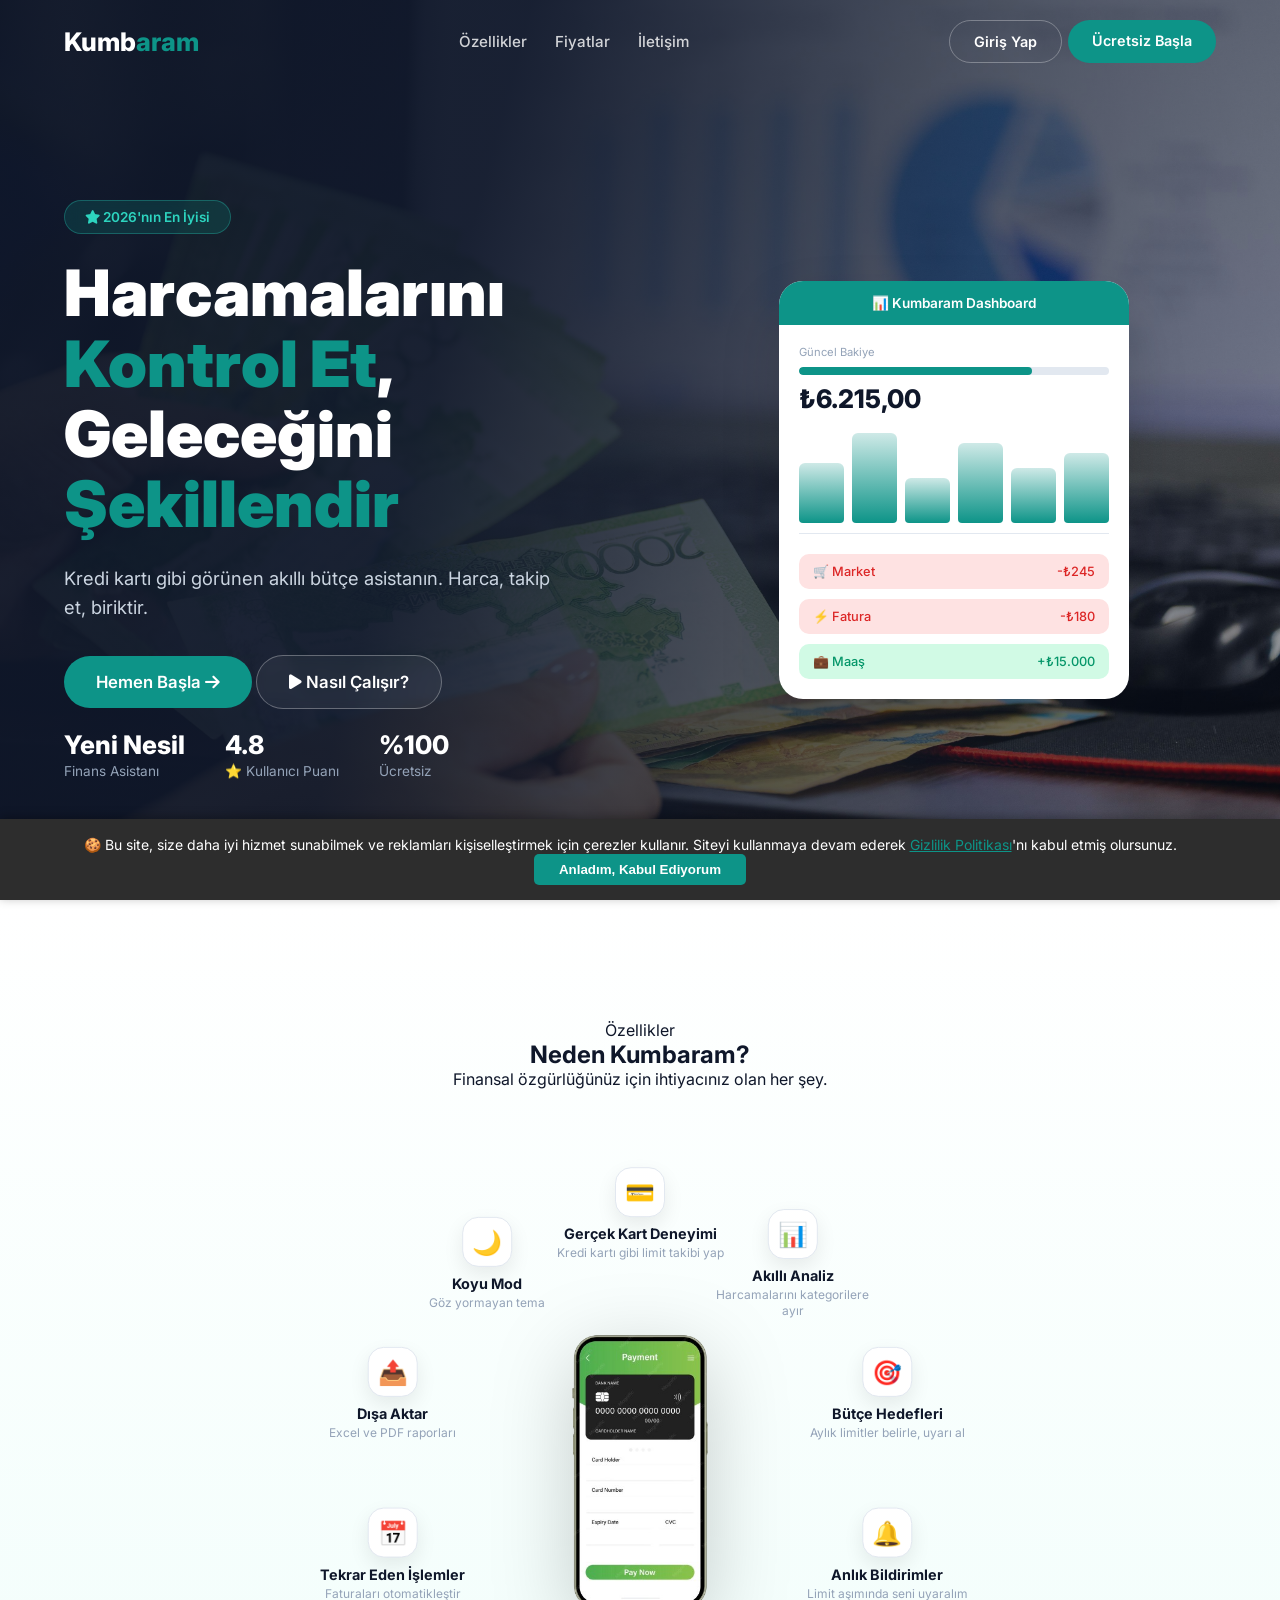
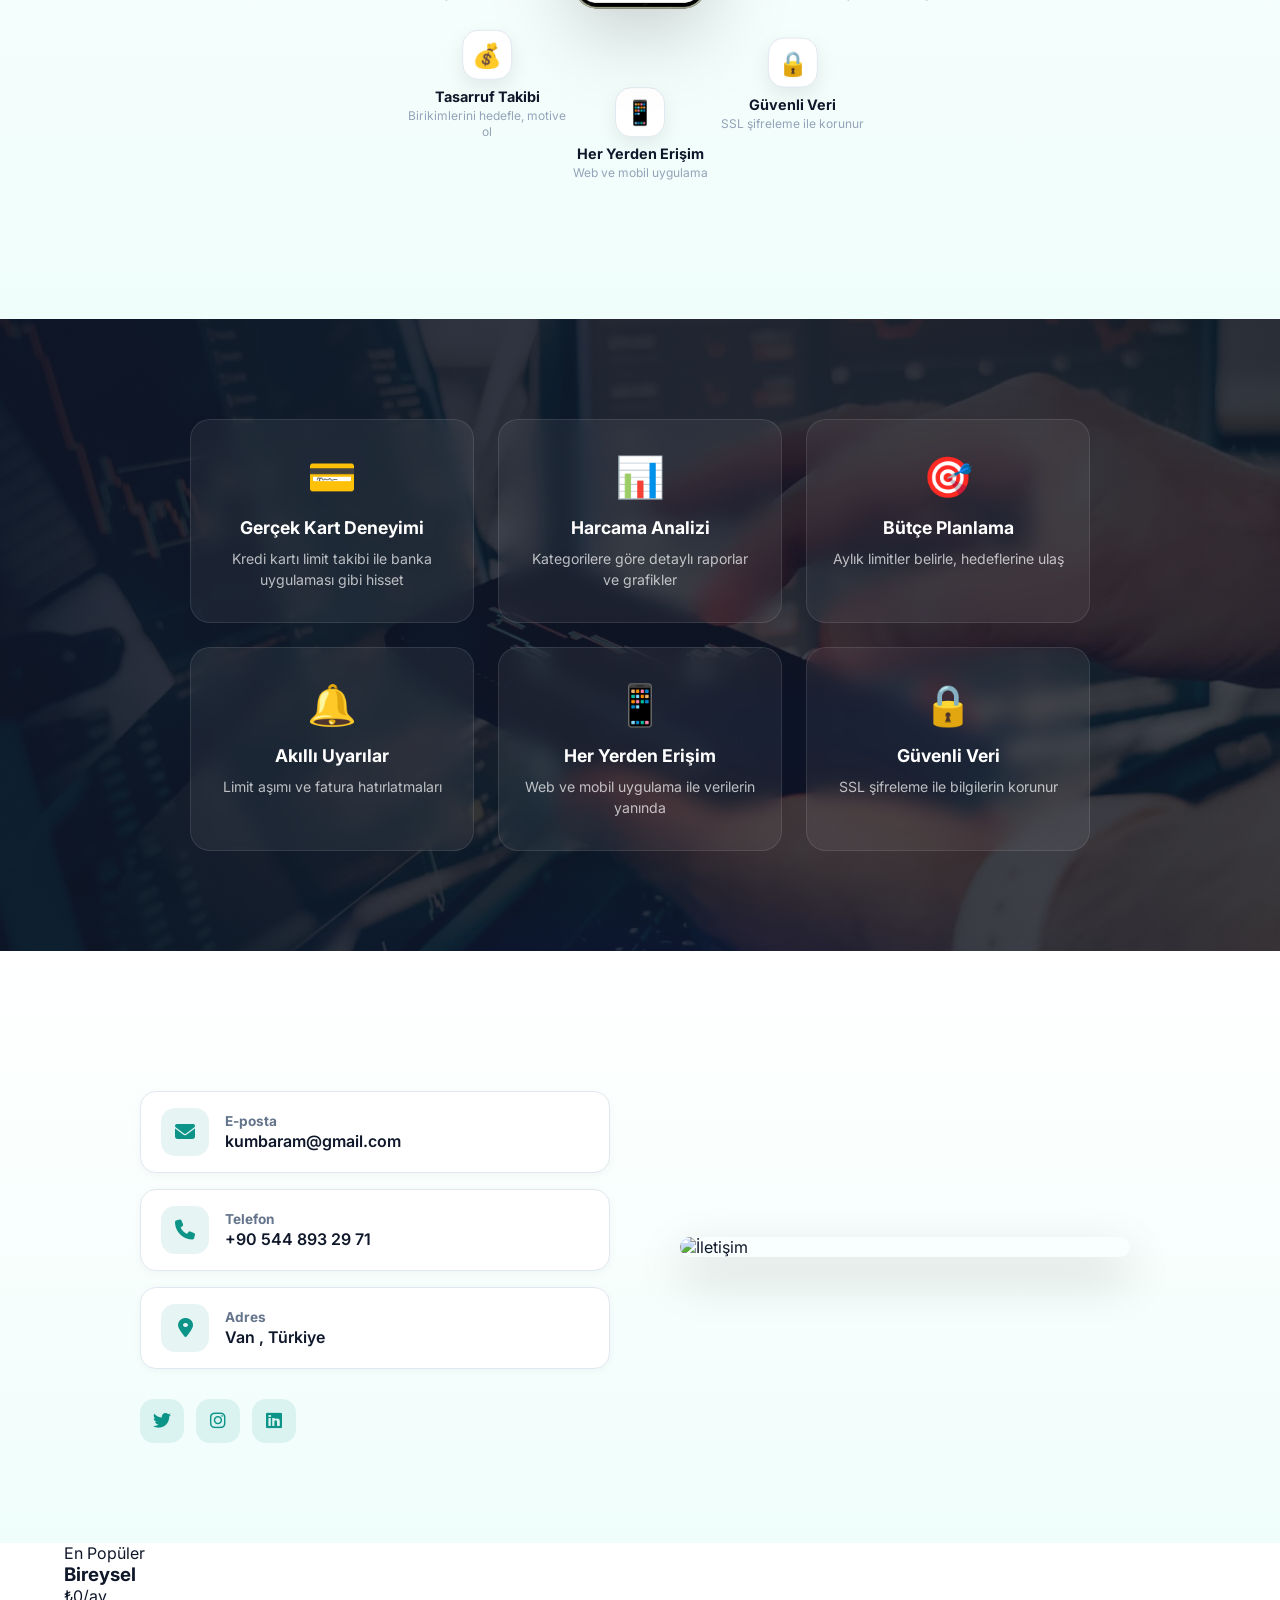
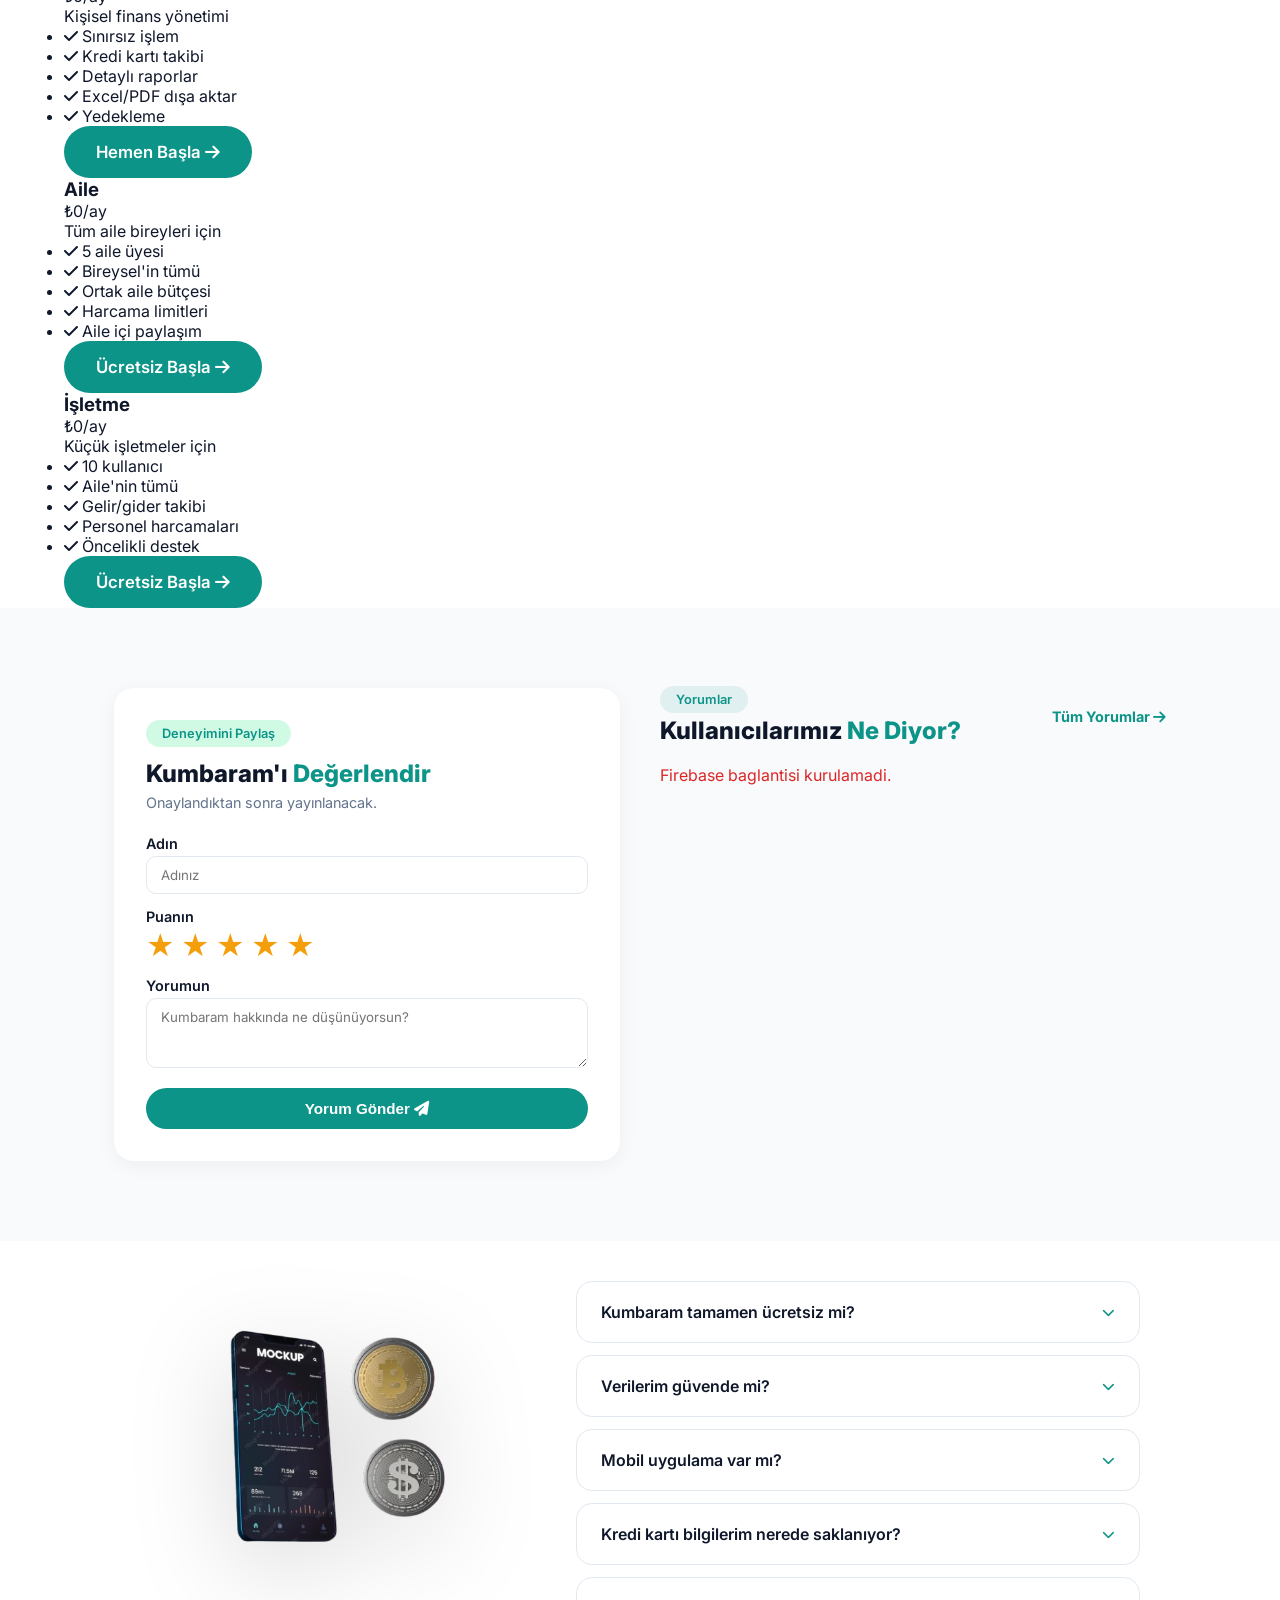
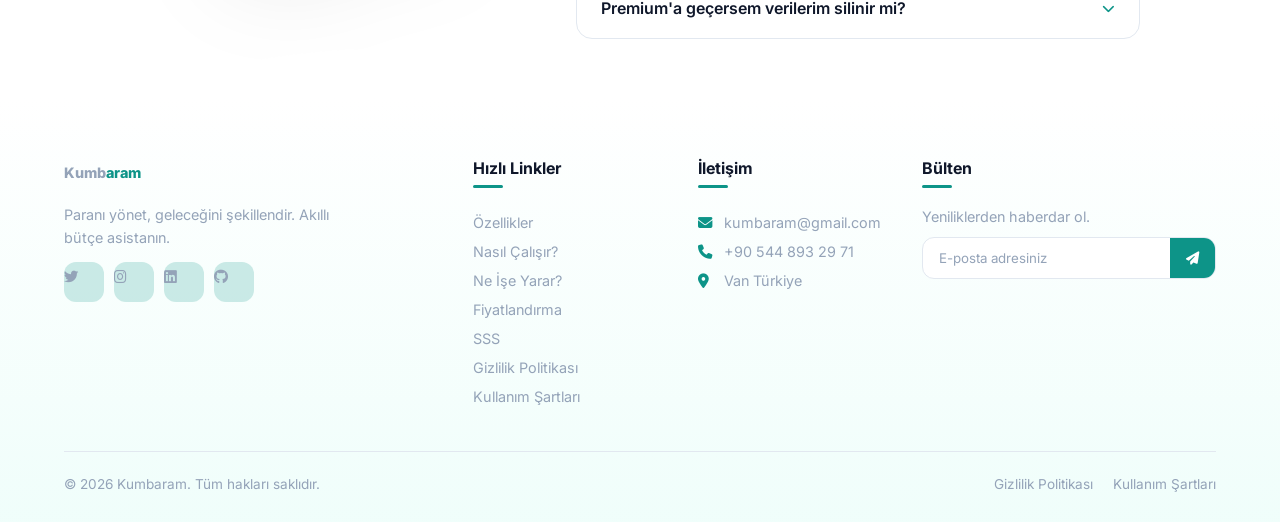
==== commit 4bc2fa67: "Update index.html" ====
--- a/index.html
+++ b/index.html
@@ -13,8 +13,12 @@
     <link rel="stylesheet" href="style.css">
 
     
+    
     <link rel="icon" type="image/svg+xml" href="data:image/svg+xml,%3Csvg xmlns='http://www.w3.org/2000/svg' viewBox='0 0 100 100'%3E%3Crect width='100' height='100' rx='20' fill='%230D9488'/%3E%3Ctext y='.75em' x='50' text-anchor='middle' font-size='65'%3E💰%3C/text%3E%3C/svg%3E">
   
+ <script async src="https://pagead2.googlesyndication.com/pagead/js/adsbygoogle.js?client=ca-pub-7028374298034817"
+     crossorigin="anonymous"></script>  
+
     
     <script async src="https://pagead2.googlesyndication.com/pagead/js/adsbygoogle.js?client=ca-pub-3011151012839494" crossorigin="anonymous"></script>  
     <script type="module">
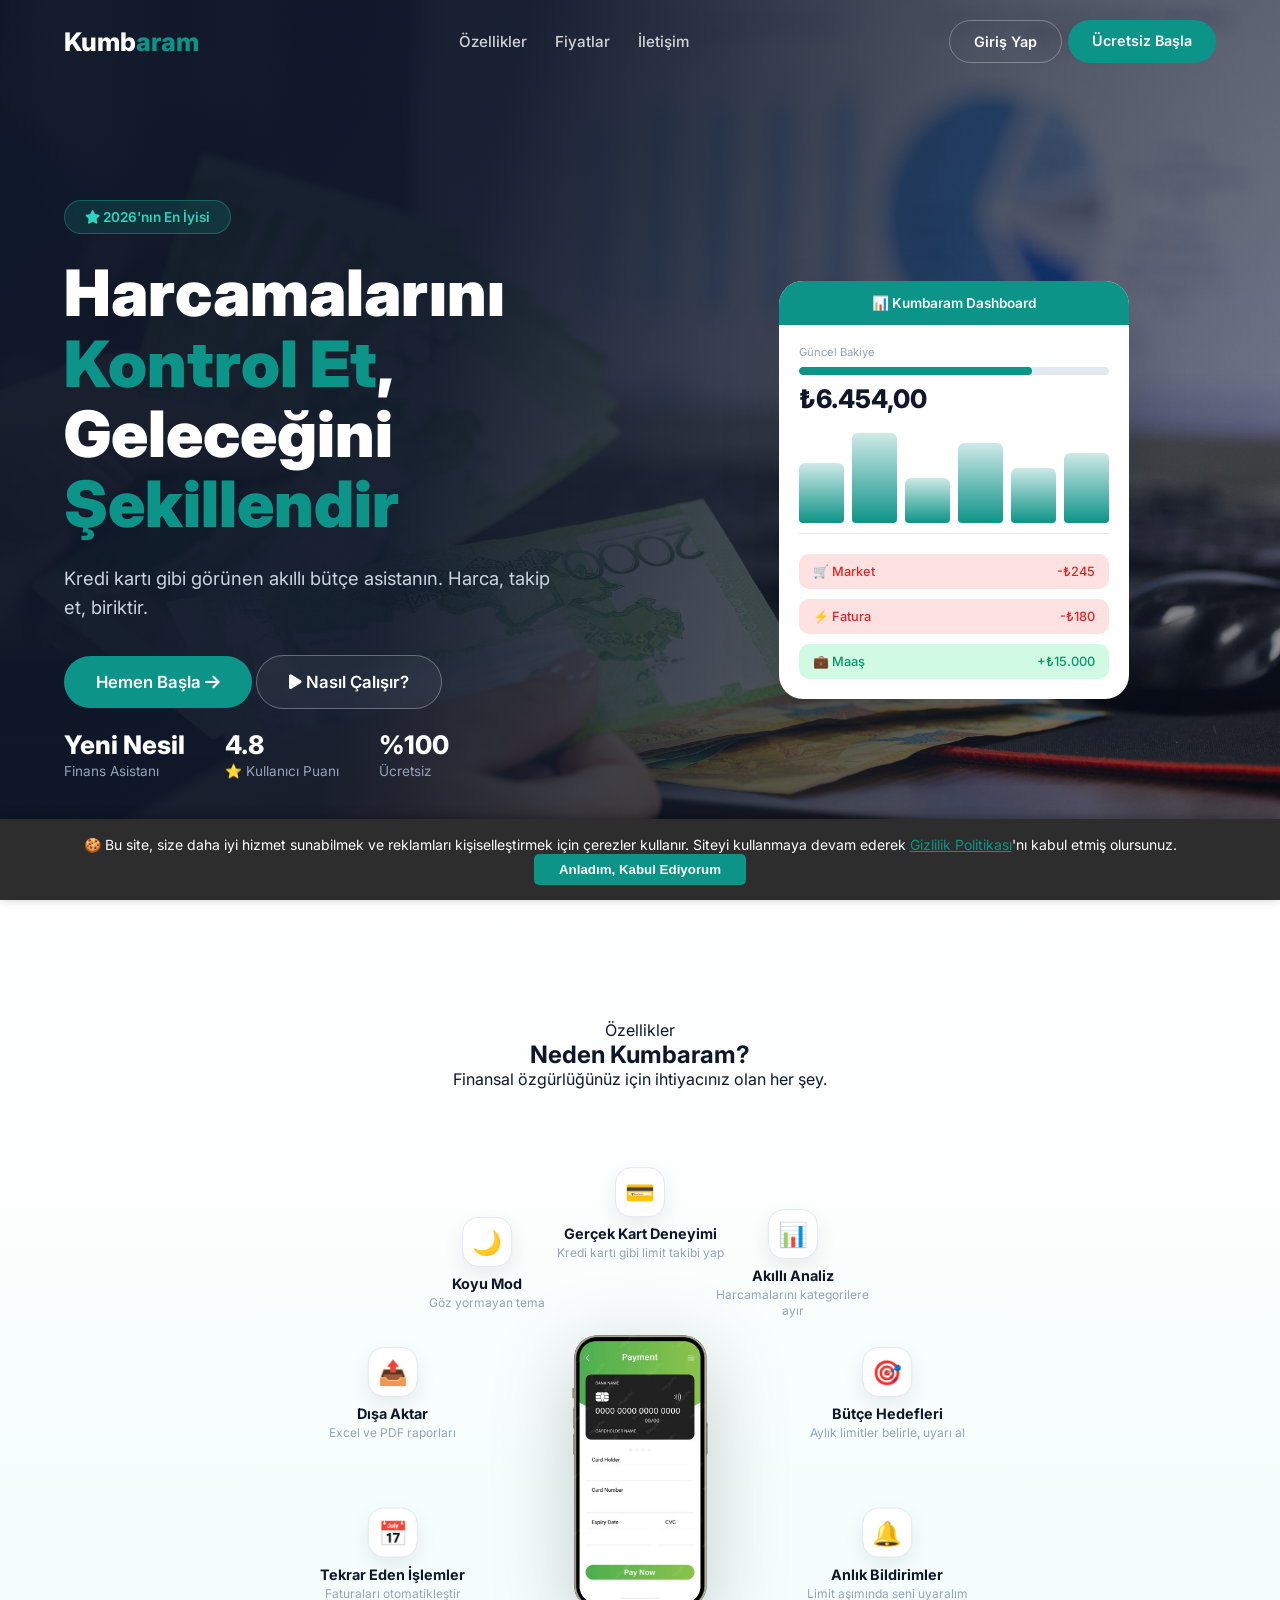
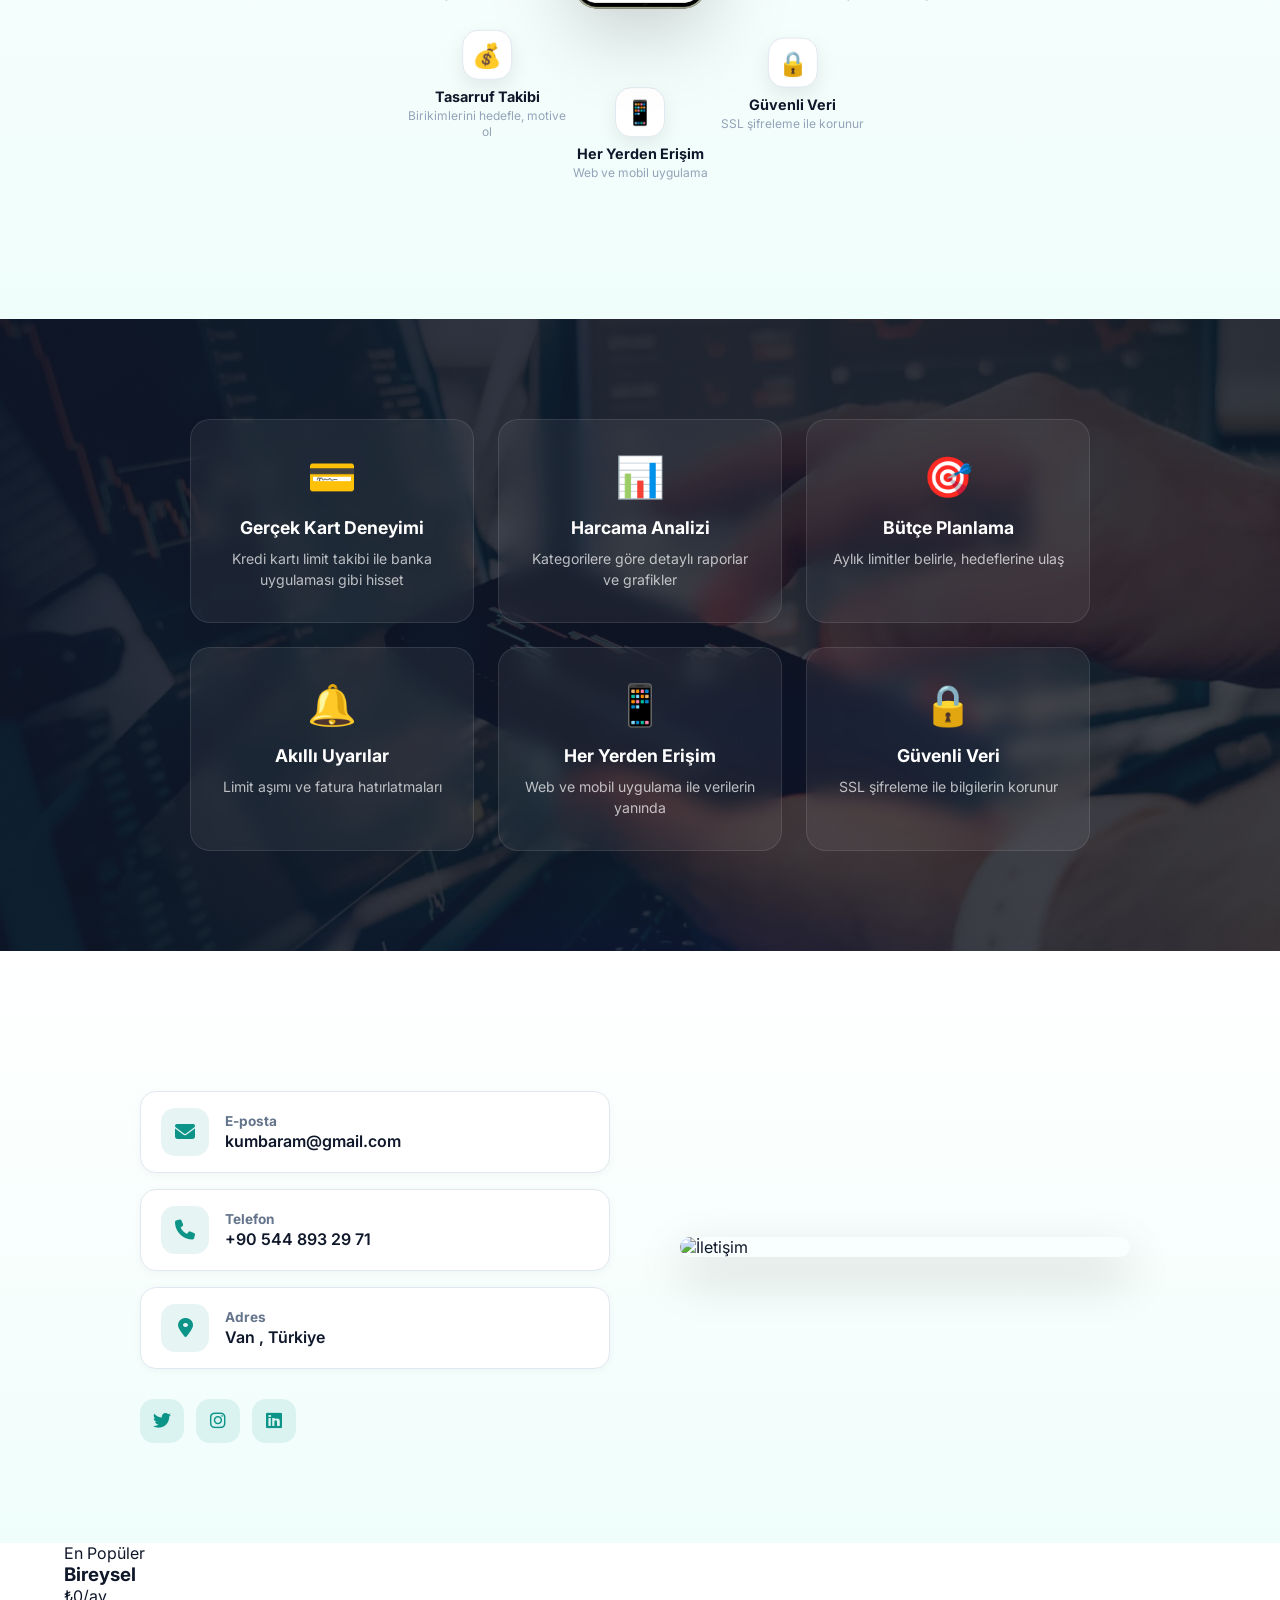
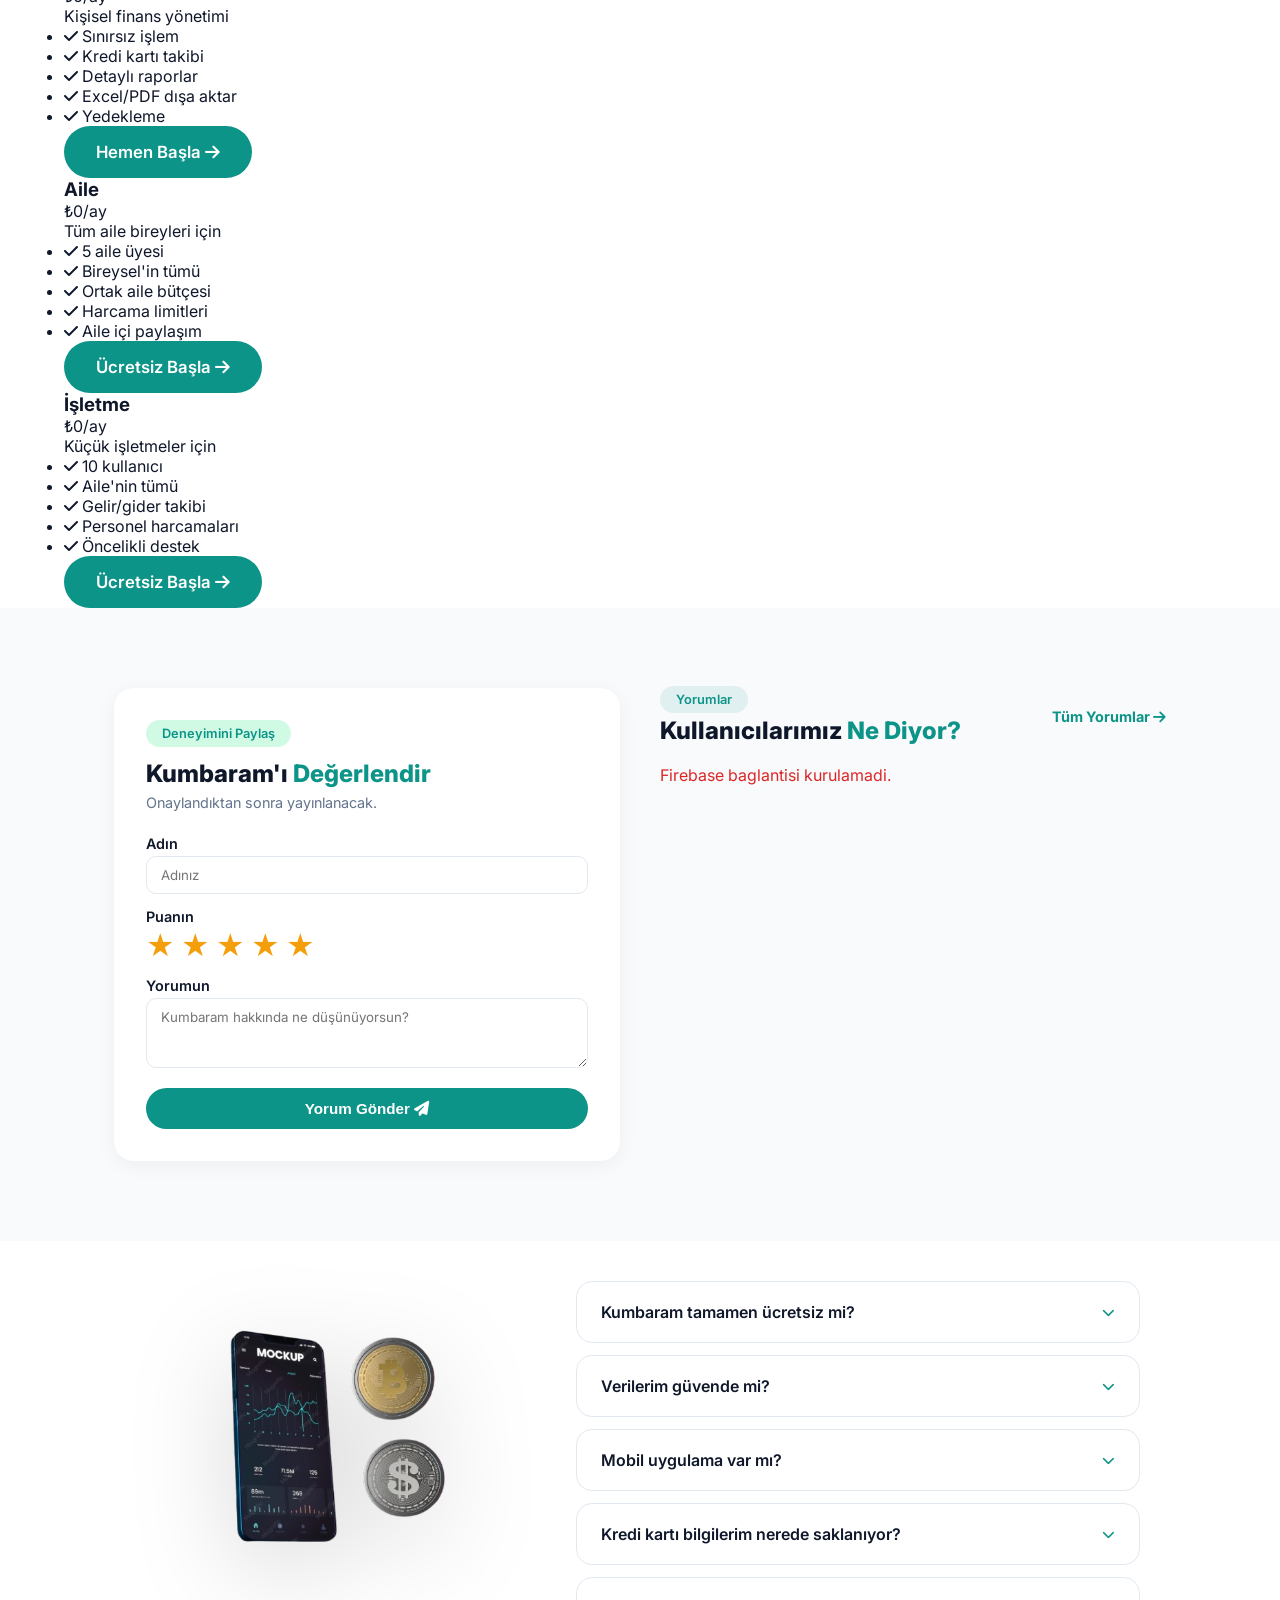
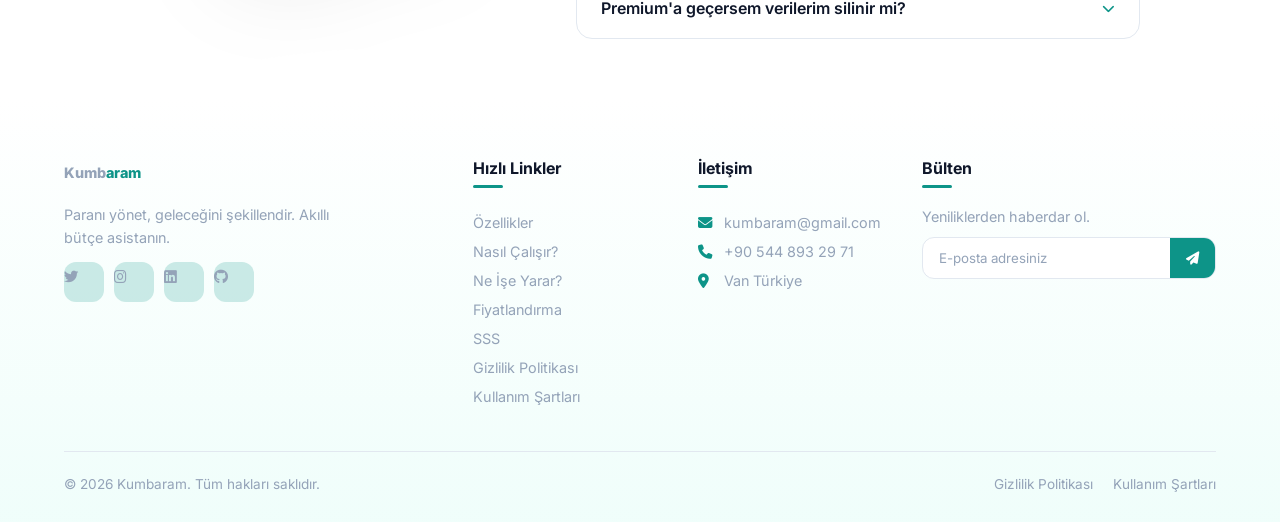
==== commit faeb9c7a: "Update index.html" ====
--- a/index.html
+++ b/index.html
@@ -11,16 +11,19 @@
     
     <link rel="stylesheet" href="https://cdnjs.cloudflare.com/ajax/libs/font-awesome/6.7.2/css/all.min.css">
     <link rel="stylesheet" href="style.css">
+    <script async src="https://pagead2.googlesyndication.com/pagead/js/adsbygoogle.js?client=ca-pub-7028374298034817" crossorigin="anonymous"></script>
+
 
     
     
     <link rel="icon" type="image/svg+xml" href="data:image/svg+xml,%3Csvg xmlns='http://www.w3.org/2000/svg' viewBox='0 0 100 100'%3E%3Crect width='100' height='100' rx='20' fill='%230D9488'/%3E%3Ctext y='.75em' x='50' text-anchor='middle' font-size='65'%3E💰%3C/text%3E%3C/svg%3E">
   
- <script async src="https://pagead2.googlesyndication.com/pagead/js/adsbygoogle.js?client=ca-pub-7028374298034817"
-     crossorigin="anonymous"></script>  
-
-    
-    <script async src="https://pagead2.googlesyndication.com/pagead/js/adsbygoogle.js?client=ca-pub-3011151012839494" crossorigin="anonymous"></script>  
+
+    
+
+    
+   
+    
     <script type="module">
     import { initializeApp } from "https://www.gstatic.com/firebasejs/11.6.0/firebase-app.js";
     import { getFirestore, collection, addDoc, query, where, getDocs, onSnapshot } from "https://www.gstatic.com/firebasejs/11.6.0/firebase-firestore.js";
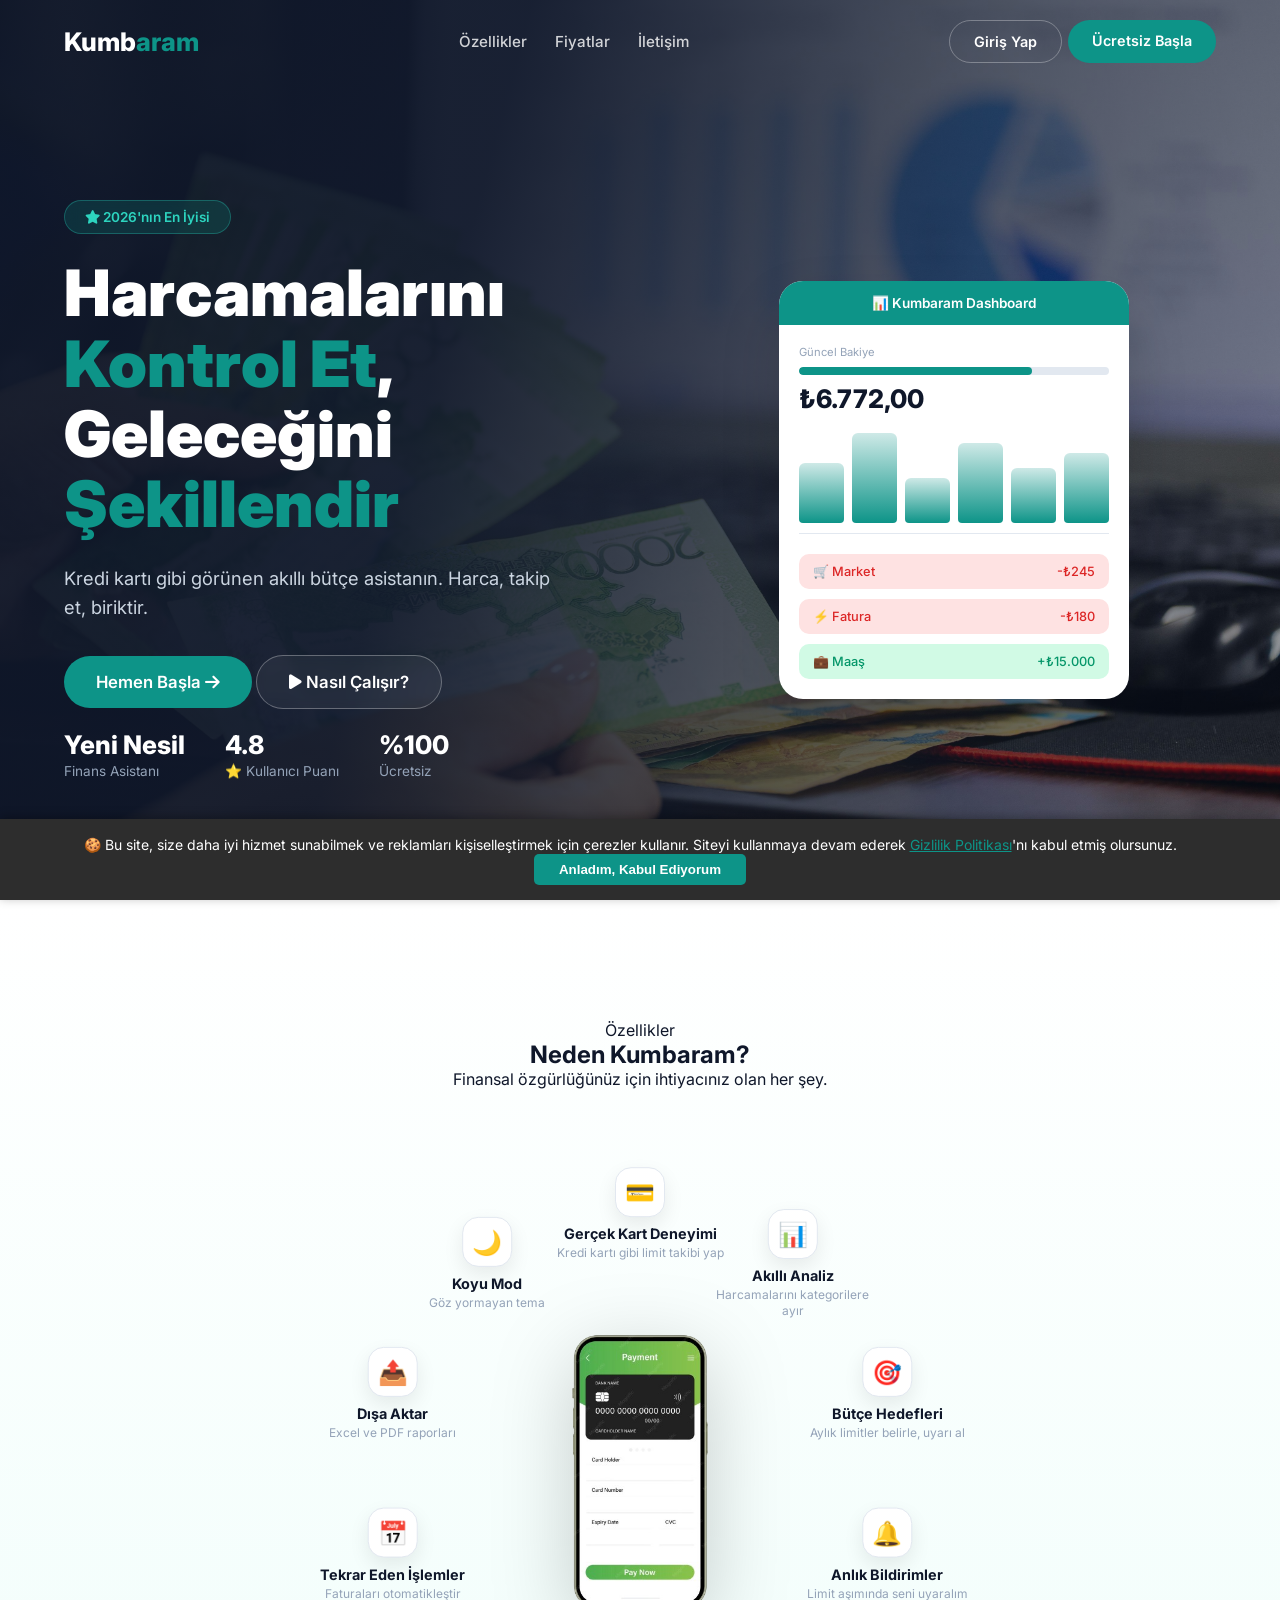
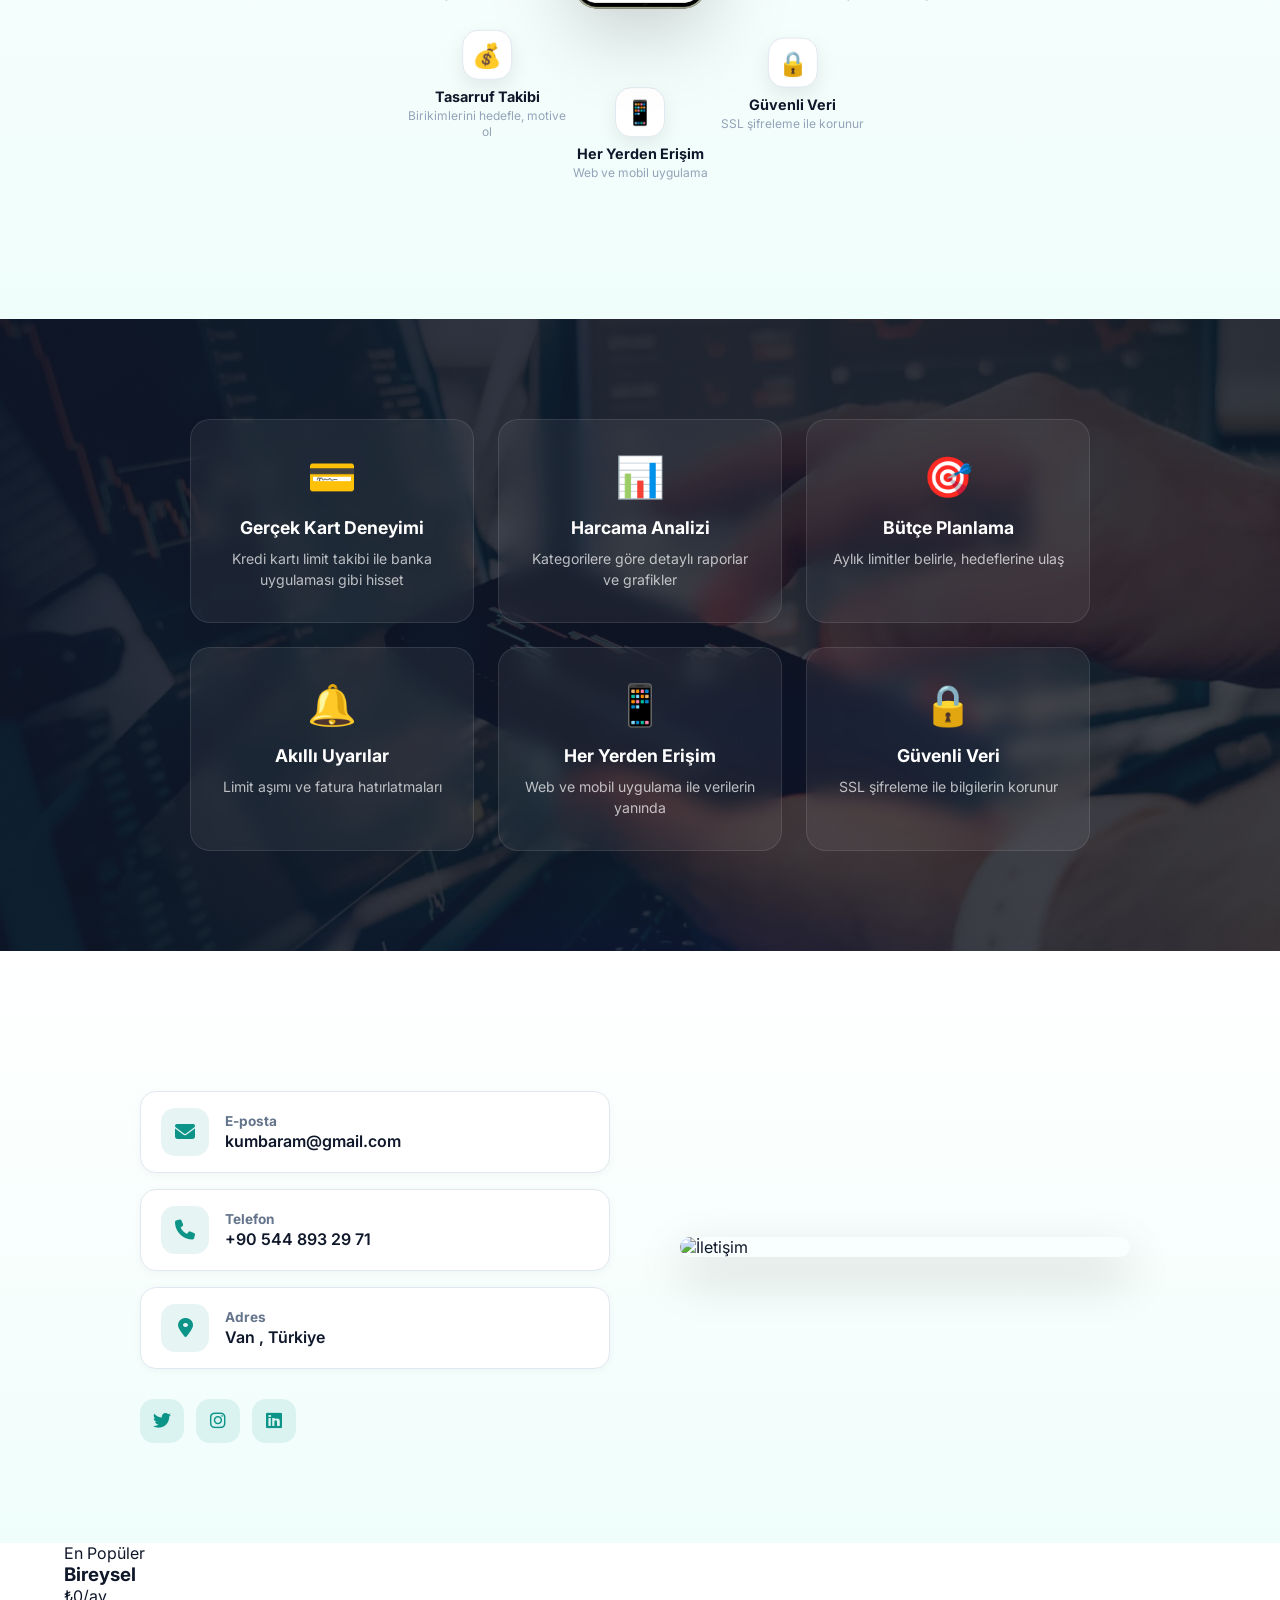
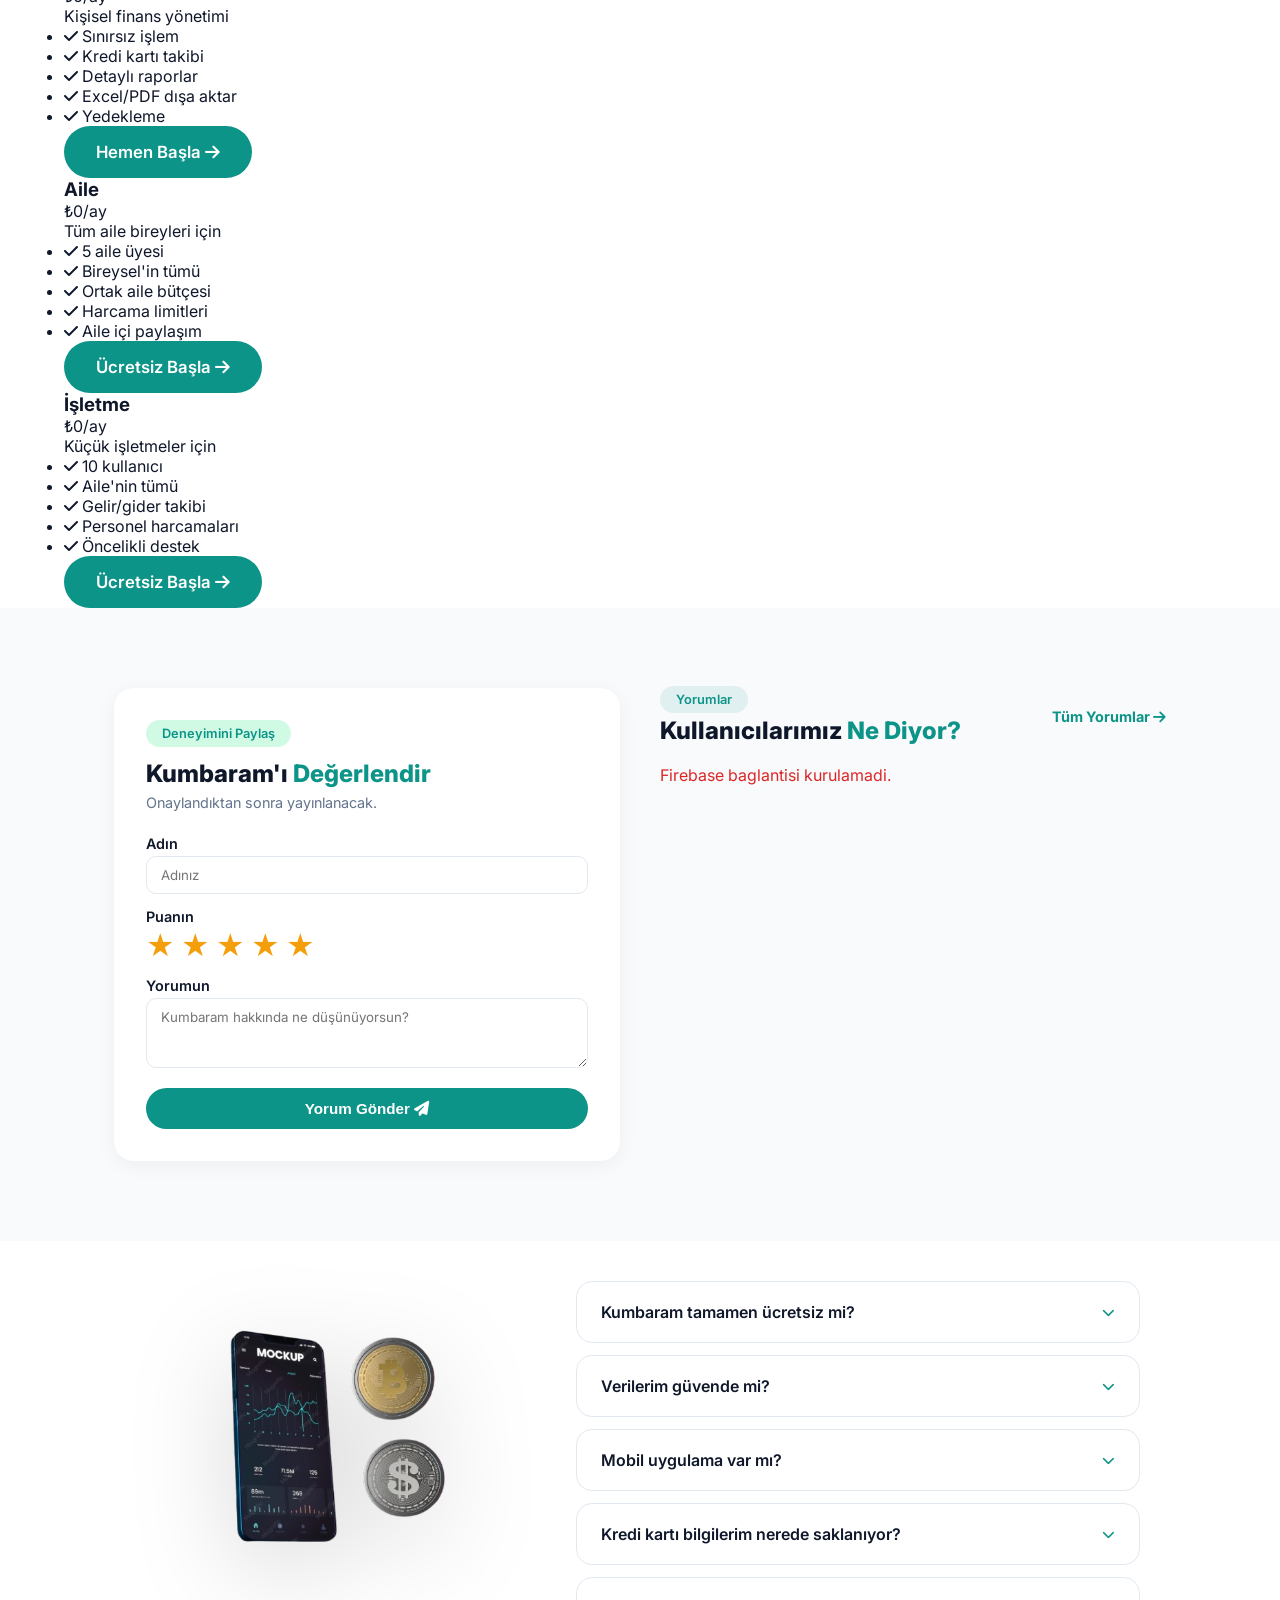
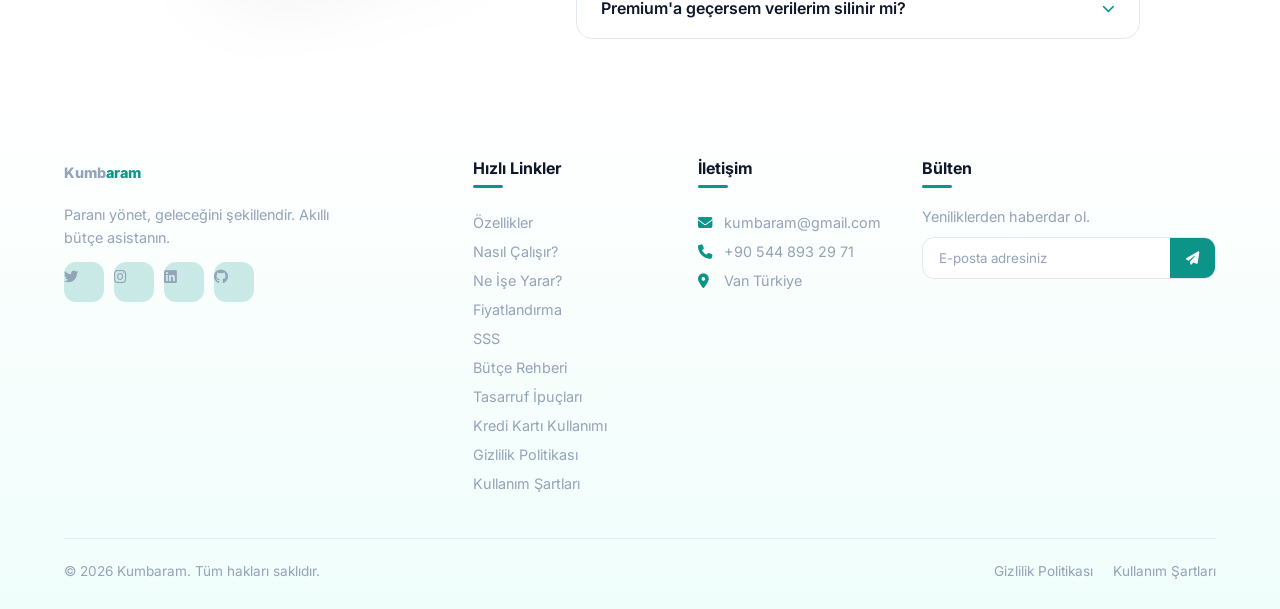
==== commit 80ff52d1: "Update index.html" ====
--- a/index.html
+++ b/index.html
@@ -335,6 +335,9 @@
                         <a href="#benefits">Ne İşe Yarar?</a>
                         <a href="#pricing">Fiyatlandırma</a>
                         <a href="#faq">SSS</a>
+                        <a href="blog-butce-nasil-yapilir.html"> Bütçe Rehberi</a>
+    <a href="blog-tasarruf-ipuclari.html"> Tasarruf İpuçları</a>
+    <a href="blog-kredi-karti-kullanimi.html"> Kredi Kartı Kullanımı</a>
                         <a href="gizlilik.html">Gizlilik Politikası</a>
                         <a href="sartlar.html">Kullanım Şartları</a>
                     </div>
